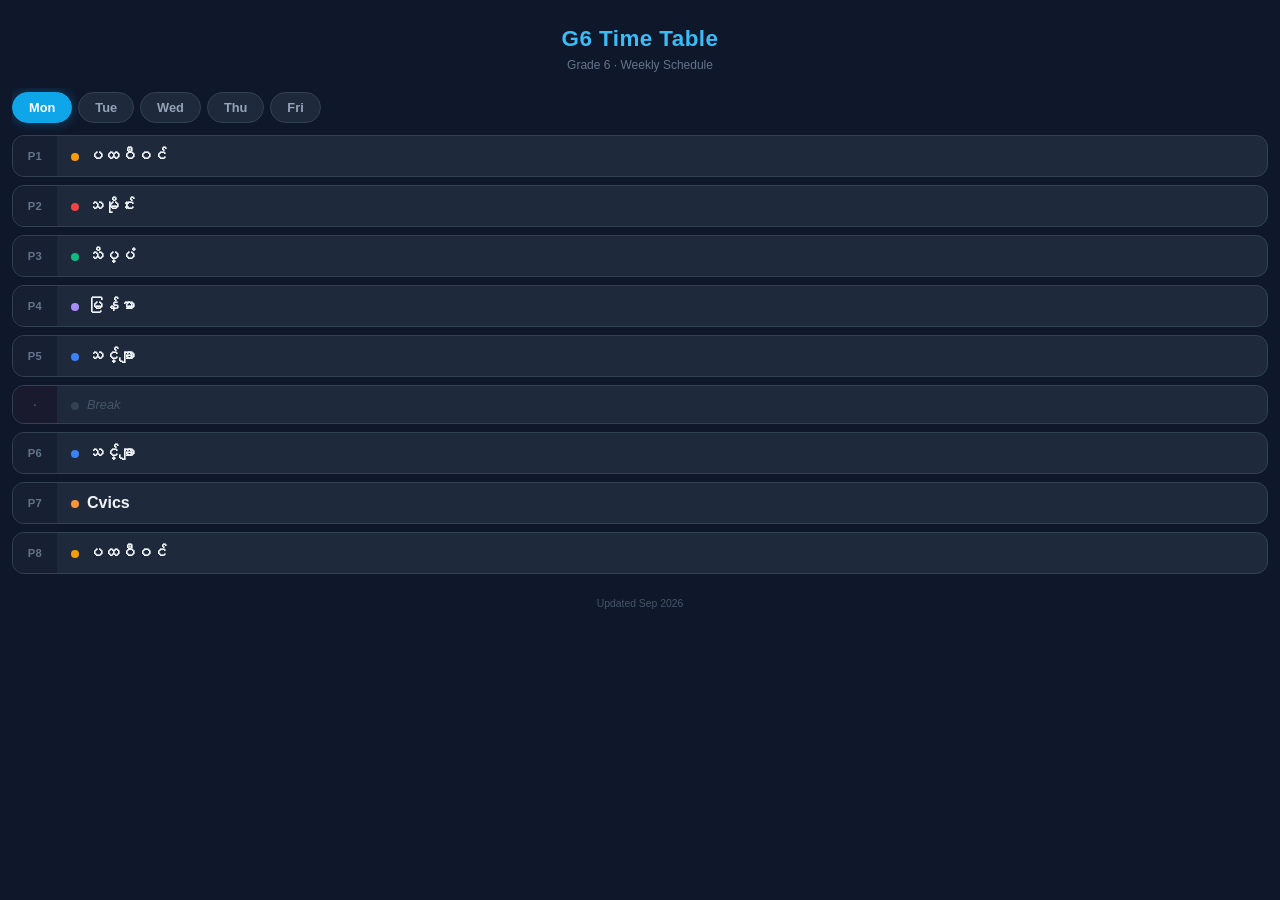
==== index.html @ eb5a4a2e "Initial commit: G6 timetable" ====
<!DOCTYPE html>
<html lang="en">
<head>
  <meta charset="UTF-8">
  <meta name="viewport" content="width=device-width, initial-scale=1.0">
  <title>G6 Time Table</title>
  <style>
    * { margin: 0; padding: 0; box-sizing: border-box; }

    body {
      font-family: -apple-system, BlinkMacSystemFont, "Segoe UI", Roboto, sans-serif;
      background: #0f172a;
      color: #e2e8f0;
      min-height: 100vh;
      padding: 12px;
    }

    h1 {
      text-align: center;
      font-size: 1.4rem;
      padding: 14px 0 6px;
      color: #38bdf8;
      letter-spacing: 0.02em;
    }

    .subtitle {
      text-align: center;
      font-size: 0.75rem;
      color: #64748b;
      margin-bottom: 16px;
    }

    /* Day selector */
    .days {
      display: flex;
      gap: 6px;
      overflow-x: auto;
      padding: 4px 0 12px;
      -webkit-overflow-scrolling: touch;
      scrollbar-width: none;
    }
    .days::-webkit-scrollbar { display: none; }

    .day-btn {
      flex: 0 0 auto;
      padding: 7px 16px;
      border: 1.5px solid #334155;
      border-radius: 20px;
      background: #1e293b;
      color: #94a3b8;
      font-size: 0.8rem;
      font-weight: 600;
      cursor: pointer;
      transition: all 0.2s;
      white-space: nowrap;
    }
    .day-btn.active {
      background: #0ea5e9;
      border-color: #0ea5e9;
      color: #fff;
      box-shadow: 0 0 12px rgba(14,165,233,0.35);
    }

    /* Timetable cards */
    .schedule { display: flex; flex-direction: column; gap: 8px; }

    .card {
      display: flex;
      align-items: stretch;
      background: #1e293b;
      border-radius: 12px;
      overflow: hidden;
      border: 1px solid #334155;
    }

    .period-num {
      width: 44px;
      min-width: 44px;
      display: flex;
      align-items: center;
      justify-content: center;
      font-size: 0.7rem;
      font-weight: 700;
      color: #64748b;
      background: #162032;
      text-transform: uppercase;
      letter-spacing: 0.04em;
    }
    .card.break-card .period-num {
      background: #1a1a2e;
      color: #475569;
    }

    .period-info {
      flex: 1;
      padding: 11px 14px;
      display: flex;
      flex-direction: column;
      justify-content: center;
    }

    .subject {
      font-size: 1rem;
      font-weight: 600;
      color: #f1f5f9;
    }

    .card.break-card .period-info {
      justify-content: center;
    }
    .card.break-card .subject {
      color: #475569;
      font-size: 0.8rem;
      font-weight: 500;
      font-style: italic;
    }

    /* Colour dots per subject */
    .dot {
      display: inline-block;
      width: 8px; height: 8px;
      border-radius: 50%;
      margin-right: 8px;
      flex-shrink: 0;
      vertical-align: middle;
    }

    /* Subject colours */
    .c-geo   { background: #f59e0b; }  /* ပထဝီဝင် */
    .c-hist  { background: #ef4444; }  /* သမိုင်း */
    .c-sci   { background: #10b981; }  /* သိပ္ပံ */
    .c-my    { background: #a78bfa; }  /* မြန်မာ */
    .c-math  { background: #3b82f6; }  /* သင်္ချာ */
    .c-eng   { background: #06b6d4; }  /* Eng / eng */
    .c-art   { background: #f472b6; }  /* arts */
    .c-civ   { background: #fb923c; }  /* Cvics */
    .c-mus   { background: #c084fc; }  /* Music */
    .c-soc   { background: #34d399; }  /* Socials */
    .c-hum   { background: #fbbf24; }  /* HUmanitration */
    .c-brk   { background: #334155; }  /* break */

    /* Hide all days except today initially */
    .day-schedule { display: none; }
    .day-schedule.active { display: flex; flex-direction: column; gap: 8px; }

    /* Footer */
    footer {
      text-align: center;
      padding: 24px 0 12px;
      font-size: 0.65rem;
      color: #475569;
    }
  </style>
</head>
<body>

<h1>G6 Time Table</h1>
<p class="subtitle">Grade 6 &middot; Weekly Schedule</p>

<div class="days" id="days"></div>
<div id="schedule"></div>

<footer>Updated Sep 2026</footer>

<script>
const timetable = {
  "Monday": [
    { period: "1", subject: "ပထဝီဝင်", cls: "c-geo" },
    { period: "2", subject: "သမိုင်း", cls: "c-hist" },
    { period: "3", subject: "သိပ္ပံ", cls: "c-sci" },
    { period: "4", subject: "မြန်မာ", cls: "c-my" },
    { period: "5", subject: "သင်္ချာ", cls: "c-math" },
    { period: "brk", subject: "Break", cls: "c-brk" },
    { period: "6", subject: "သင်္ချာ", cls: "c-math" },
    { period: "7", subject: "Cvics", cls: "c-civ" },
    { period: "8", subject: "ပထဝီဝင်", cls: "c-geo" }
  ],
  "Tuesday": [
    { period: "1", subject: "ပထဝီဝင်", cls: "c-geo" },
    { period: "2", subject: "သမိုင်း", cls: "c-hist" },
    { period: "3", subject: "သိပ္ပံ", cls: "c-sci" },
    { period: "4", subject: "သင်္ချာ", cls: "c-math" },
    { period: "5", subject: "Arts", cls: "c-art" },
    { period: "brk", subject: "Break", cls: "c-brk" },
    { period: "6", subject: "သင်္ချာ", cls: "c-math" },
    { period: "7", subject: "သိပ္ပံ", cls: "c-sci" },
    { period: "8", subject: "ပထဝီဝင်", cls: "c-geo" }
  ],
  "Wednesday": [
    { period: "1", subject: "ပထဝီဝင်", cls: "c-geo" },
    { period: "2", subject: "မြန်မာ", cls: "c-my" },
    { period: "3", subject: "သိပ္ပံ", cls: "c-sci" },
    { period: "4", subject: "သင်္ချာ", cls: "c-math" },
    { period: "5", subject: "Eng", cls: "c-eng" },
    { period: "brk", subject: "Break", cls: "c-brk" },
    { period: "6", subject: "သင်္ချာ", cls: "c-math" },
    { period: "7", subject: "Music", cls: "c-mus" },
    { period: "8", subject: "ပထဝီဝင်", cls: "c-geo" }
  ],
  "Thursday": [
    { period: "1", subject: "ပထဝီဝင်", cls: "c-geo" },
    { period: "2", subject: "မြန်မာ", cls: "c-my" },
    { period: "3", subject: "သိပ္ပံ", cls: "c-sci" },
    { period: "4", subject: "Eng", cls: "c-eng" },
    { period: "5", subject: "Eng", cls: "c-eng" },
    { period: "brk", subject: "Break", cls: "c-brk" },
    { period: "6", subject: "Socials", cls: "c-soc" },
    { period: "7", subject: "Humanitration", cls: "c-hum" },
    { period: "8", subject: "ပထဝီဝင်", cls: "c-geo" }
  ],
  "Friday": [
    { period: "1", subject: "ပထဝီဝင်", cls: "c-geo" },
    { period: "2", subject: "သိပ္ပံ", cls: "c-sci" },
    { period: "3", subject: "Eng", cls: "c-eng" },
    { period: "4", subject: "မြန်မာ", cls: "c-my" },
    { period: "5", subject: "Eng", cls: "c-eng" },
    { period: "brk", subject: "Break", cls: "c-brk" },
    { period: "6", subject: "မြန်မာ", cls: "c-my" },
    { period: "7", subject: "သမိုင်း", cls: "c-hist" },
    { period: "8", subject: "ပထဝီဝင်", cls: "c-geo" }
  ]
};

const days = Object.keys(timetable);
const daysEl = document.getElementById("days");
const scheduleEl = document.getElementById("schedule");

const dayShort = { Monday: "Mon", Tuesday: "Tue", Wednesday: "Wed", Thursday: "Thu", Friday: "Fri" };

let activeDay = days[new Date().getDay() - 1] || "Monday";

function render() {
  daysEl.innerHTML = "";
  scheduleEl.innerHTML = "";

  days.forEach(day => {
    const btn = document.createElement("button");
    btn.className = "day-btn" + (day === activeDay ? " active" : "");
    btn.textContent = dayShort[day] || day;
    btn.onclick = () => { activeDay = day; render(); };
    daysEl.appendChild(btn);
  });

  const wrapper = document.createElement("div");
  wrapper.className = "day-schedule active";

  timetable[activeDay].forEach(item => {
    const isBreak = item.period === "brk";
    const card = document.createElement("div");
    card.className = "card" + (isBreak ? " break-card" : "");
    card.innerHTML = `
      <div class="period-num">${isBreak ? "·" : "P" + item.period}</div>
      <div class="period-info">
        <span class="subject"><span class="dot ${item.cls}"></span>${item.subject}</span>
      </div>
    `;
    wrapper.appendChild(card);
  });

  scheduleEl.appendChild(wrapper);
}

render();
</script>

</body>
</html>
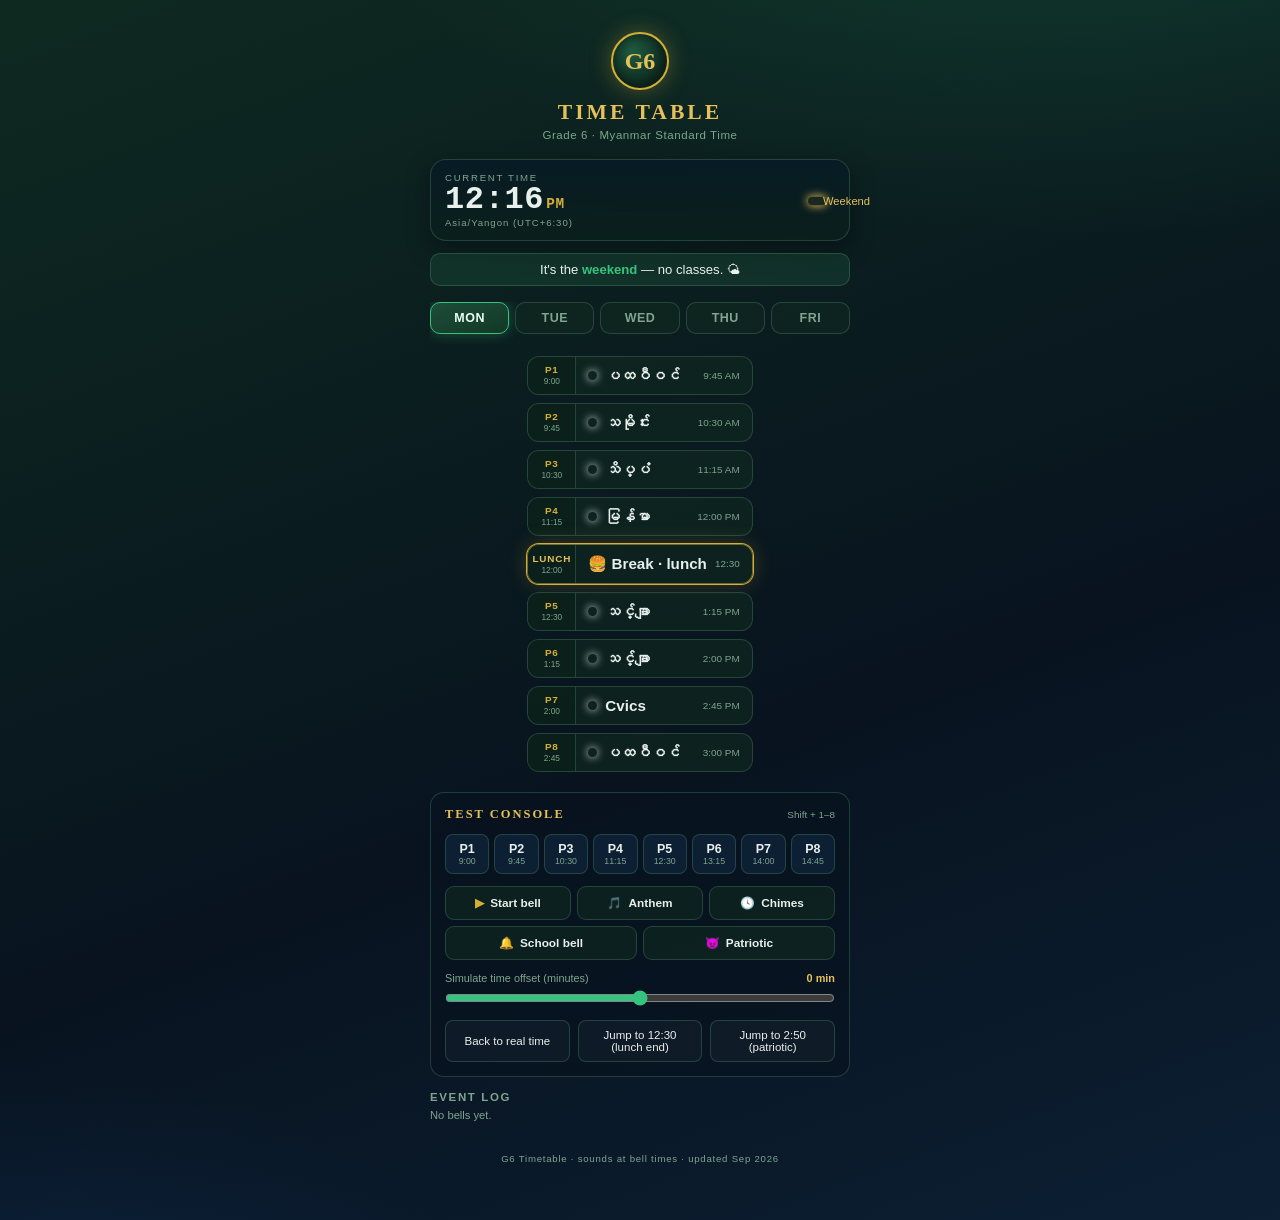
==== commit fc029ddb: "Redesign: dark green/navy theme, BST clock, auto school bell system" ====
--- a/index.html
+++ b/index.html
@@ -1,267 +1,594 @@
 <!DOCTYPE html>
 <html lang="en">
 <head>
-  <meta charset="UTF-8">
-  <meta name="viewport" content="width=device-width, initial-scale=1.0">
-  <title>G6 Time Table</title>
-  <style>
-    * { margin: 0; padding: 0; box-sizing: border-box; }
-
-    body {
-      font-family: -apple-system, BlinkMacSystemFont, "Segoe UI", Roboto, sans-serif;
-      background: #0f172a;
-      color: #e2e8f0;
-      min-height: 100vh;
-      padding: 12px;
-    }
-
-    h1 {
-      text-align: center;
-      font-size: 1.4rem;
-      padding: 14px 0 6px;
-      color: #38bdf8;
-      letter-spacing: 0.02em;
-    }
-
-    .subtitle {
-      text-align: center;
-      font-size: 0.75rem;
-      color: #64748b;
-      margin-bottom: 16px;
-    }
-
-    /* Day selector */
-    .days {
-      display: flex;
-      gap: 6px;
-      overflow-x: auto;
-      padding: 4px 0 12px;
-      -webkit-overflow-scrolling: touch;
-      scrollbar-width: none;
-    }
-    .days::-webkit-scrollbar { display: none; }
-
-    .day-btn {
-      flex: 0 0 auto;
-      padding: 7px 16px;
-      border: 1.5px solid #334155;
-      border-radius: 20px;
-      background: #1e293b;
-      color: #94a3b8;
-      font-size: 0.8rem;
-      font-weight: 600;
-      cursor: pointer;
-      transition: all 0.2s;
-      white-space: nowrap;
-    }
-    .day-btn.active {
-      background: #0ea5e9;
-      border-color: #0ea5e9;
-      color: #fff;
-      box-shadow: 0 0 12px rgba(14,165,233,0.35);
-    }
-
-    /* Timetable cards */
-    .schedule { display: flex; flex-direction: column; gap: 8px; }
-
-    .card {
-      display: flex;
-      align-items: stretch;
-      background: #1e293b;
-      border-radius: 12px;
-      overflow: hidden;
-      border: 1px solid #334155;
-    }
-
-    .period-num {
-      width: 44px;
-      min-width: 44px;
-      display: flex;
-      align-items: center;
-      justify-content: center;
-      font-size: 0.7rem;
-      font-weight: 700;
-      color: #64748b;
-      background: #162032;
-      text-transform: uppercase;
-      letter-spacing: 0.04em;
-    }
-    .card.break-card .period-num {
-      background: #1a1a2e;
-      color: #475569;
-    }
-
-    .period-info {
-      flex: 1;
-      padding: 11px 14px;
-      display: flex;
-      flex-direction: column;
-      justify-content: center;
-    }
-
-    .subject {
-      font-size: 1rem;
-      font-weight: 600;
-      color: #f1f5f9;
-    }
-
-    .card.break-card .period-info {
-      justify-content: center;
-    }
-    .card.break-card .subject {
-      color: #475569;
-      font-size: 0.8rem;
-      font-weight: 500;
-      font-style: italic;
-    }
-
-    /* Colour dots per subject */
-    .dot {
-      display: inline-block;
-      width: 8px; height: 8px;
-      border-radius: 50%;
-      margin-right: 8px;
-      flex-shrink: 0;
-      vertical-align: middle;
-    }
-
-    /* Subject colours */
-    .c-geo   { background: #f59e0b; }  /* ပထဝီဝင် */
-    .c-hist  { background: #ef4444; }  /* သမိုင်း */
-    .c-sci   { background: #10b981; }  /* သိပ္ပံ */
-    .c-my    { background: #a78bfa; }  /* မြန်မာ */
-    .c-math  { background: #3b82f6; }  /* သင်္ချာ */
-    .c-eng   { background: #06b6d4; }  /* Eng / eng */
-    .c-art   { background: #f472b6; }  /* arts */
-    .c-civ   { background: #fb923c; }  /* Cvics */
-    .c-mus   { background: #c084fc; }  /* Music */
-    .c-soc   { background: #34d399; }  /* Socials */
-    .c-hum   { background: #fbbf24; }  /* HUmanitration */
-    .c-brk   { background: #334155; }  /* break */
-
-    /* Hide all days except today initially */
-    .day-schedule { display: none; }
-    .day-schedule.active { display: flex; flex-direction: column; gap: 8px; }
-
-    /* Footer */
-    footer {
-      text-align: center;
-      padding: 24px 0 12px;
-      font-size: 0.65rem;
-      color: #475569;
-    }
-  </style>
+<meta charset="UTF-8">
+<meta name="viewport" content="width=device-width, initial-scale=1.0, viewport-fit=cover">
+<title>G6 Time Table</title>
+<style>
+  * { margin:0; padding:0; box-sizing:border-box; -webkit-tap-highlight-color:transparent; }
+
+  :root {
+    --navy: #08131f;
+    --navy-2: #0c1f33;
+    --green-dark: #0e2a20;
+    --green: #1d4d38;
+    --green-bright: #35c47f;
+    --gold: #d4af37;
+    --gold-soft: #e6c15a;
+    --text: #e8f0ec;
+    --muted: #7fa58f;
+    --card: rgba(16,40,32,0.72);
+    --card-line: rgba(80,140,110,0.35);
+    --danger: #ef6a6a;
+  }
+
+  body {
+    font-family: "Segoe UI", Roboto, "Helvetica Neue", Arial, sans-serif;
+    background:
+      radial-gradient(1200px 600px at 85% -10%, rgba(35,140,95,0.22), transparent 60%),
+      radial-gradient(900px 500px at 0% 110%, rgba(20,60,120,0.28), transparent 55%),
+      linear-gradient(160deg, var(--green-dark) 0%, var(--navy) 60%, var(--navy-2) 100%);
+    color: var(--text);
+    min-height: 100vh;
+    padding: 16px 16px 40px;
+  }
+
+  .masthead { text-align:center; position:relative; padding-top: 8px; }
+
+  .crest {
+    display:inline-flex; align-items:center; justify-content:center;
+    width: 58px; height: 58px; border-radius: 50%;
+    background: radial-gradient(circle at 35% 30%, #1f5c40, var(--green-dark) 70%);
+    border: 2px solid var(--gold);
+    box-shadow: 0 0 22px rgba(212,175,55,0.35), inset 0 0 14px rgba(0,0,0,0.5);
+    margin-bottom: 10px;
+  }
+  .crest span { font-size: 24px; font-weight:800; color: var(--gold-soft); font-family: Georgia, serif; }
+
+  h1 {
+    font-size: 1.35rem; font-weight: 800; letter-spacing: 0.14em;
+    color: var(--gold-soft); text-transform: uppercase; font-family: Georgia, serif;
+  }
+  .subtitle { font-size: 0.72rem; color: var(--muted); margin-top: 4px; letter-spacing: 0.05em; }
+
+  /* Clock */
+  .clock-panel {
+    margin: 18px auto 0; max-width: 420px;
+    background: linear-gradient(180deg, rgba(8,26,38,0.85), rgba(10,32,26,0.8));
+    border: 1px solid var(--card-line); border-radius: 16px;
+    padding: 12px 14px; display:flex; align-items:center; justify-content:space-between;
+    box-shadow: 0 8px 24px rgba(0,0,0,0.35);
+  }
+  .clock-read {
+    position: relative;
+  }
+  .clock-read .label { font-size: 0.6rem; letter-spacing:0.18em; color:var(--muted); text-transform:uppercase; }
+  .clock-read .time {
+    font-size: 2rem; font-weight: 700; line-height: 1.05; color: var(--text);
+    font-variant-numeric: tabular-nums; letter-spacing: 0.02em;
+    font-family: "SF Mono", "Cascadia Mono", Consolas, monospace;
+  }
+  .clock-read .time .ampm { font-size: 0.9rem; color: var(--gold); margin-left: 2px; }
+  .clock-read .zone { font-size: 0.6rem; color: var(--muted); letter-spacing:0.1em; }
+
+  .clock-status { text-align:right; }
+  .clock-status .dot {
+    display:inline-flex; align-items:center; gap:6px; font-size:0.7rem; color:var(--gold-soft);
+    border:1px solid rgba(212,175,55,0.4); padding:4px 9px; border-radius: 20px; background: rgba(212,175,55,0.08);
+  }
+  .status-pip {
+    width:8px;height:8px;border-radius:50%;background:var(--gold-soft);
+    box-shadow:0 0 8px var(--gold); animation: pulse 1.6s infinite;
+  }
+  .clock-status .sim { margin-top:6px; font-size:0.62rem; color:var(--danger); display:none; font-weight:600; letter-spacing:0.06em; }
+  @keyframes pulse { 0%,100%{opacity:1} 50%{opacity:.25} }
+
+  /* Now banner */
+  .now-banner {
+    margin: 12px auto 0; max-width: 420px; text-align:center;
+    background: rgba(30,86,60,0.35); border:1px solid var(--card-line);
+    padding:8px 12px; border-radius: 10px; font-size:0.82rem; color:var(--text);
+  }
+  .now-banner b { color: var(--green-bright); }
+  .now-banner .gold { color: var(--gold-soft); }
+
+  /* Day tabs */
+  .days {
+    display:flex; gap:6px; overflow-x:auto; max-width: 420px; margin: 16px auto 0;
+    padding-bottom: 10px; -webkit-overflow-scrolling: touch; scrollbar-width:none;
+  }
+  .days::-webkit-scrollbar { display:none; }
+  .day-btn {
+    flex: 1 1 0; min-width: 60px; padding: 8px 8px; border-radius: 10px;
+    border: 1.5px solid var(--card-line); background: var(--card); color: var(--muted);
+    font-size: 0.78rem; font-weight: 700; cursor: pointer; transition: all .18s; text-transform: uppercase;
+    letter-spacing: 0.04em;
+  }
+  .day-btn.active {
+    background: linear-gradient(160deg, var(--green), #123826);
+    border-color: var(--green-bright); color: #eafff5;
+    box-shadow: 0 0 14px rgba(53,196,127,0.35);
+  }
+  .day-btn.weekend { opacity:0.45; }
+
+  /* Schedule */
+  .schedule { max-width: 420px; margin: 6px auto 0; display:flex; flex-direction:column; gap:8px; }
+
+  .card {
+    display:flex; align-items:stretch; border-radius: 12px; overflow:hidden;
+    background: var(--card); border: 1px solid var(--card-line);
+    transition: border-color .2s, box-shadow .2s, transform .2s;
+  }
+  .card.current {
+    border-color: var(--gold);
+    box-shadow: 0 0 0 1px var(--gold), 0 0 20px rgba(212,175,55,0.25);
+  }
+  .card.break-card { background: rgba(8,19,31,0.6); border-style: dashed; }
+  .card.lunch { border-color: rgba(212,175,55,0.5); }
+
+  .period-num {
+    width: 48px; min-width: 48px; display:flex; flex-direction:column; align-items:center; justify-content:center;
+    gap:1px; background: rgba(10,30,24,0.6); border-right: 1px solid var(--card-line);
+  }
+  .period-num .p { font-size: 0.62rem; font-weight: 800; color: var(--gold); letter-spacing:0.08em; }
+  .period-num .t { font-size: 0.52rem; color: var(--muted); font-variant-numeric: tabular-nums; }
+  .card.lunch .period-num .p { color: var(--gold-soft); }
+
+  .period-info { flex:1; padding: 10px 12px; display:flex; justify-content:space-between; align-items:center; gap:8px; }
+  .subject { font-size: 0.95rem; font-weight: 600; color: var(--text); display:flex; align-items:center; }
+  .dot { width:9px; height:9px; border-radius:50%; margin-right:8px; flex-shrink:0; box-shadow: 0 0 8px currentColor; }
+  .end-time { font-size: 0.62rem; color: var(--muted); white-space: nowrap; font-variant-numeric: tabular-nums; }
+
+  .card.break-card .subject { font-style: italic; color: var(--muted); font-weight:500; font-size: 0.8rem; }
+  .card.break-card .end-time { color: var(--gold); }
+
+  /* Subject colours */
+  .c-geo   { color:#f59e0b; } .c-hist { color:#ef6a6a; } .c-sci  { color:#35c47f; }
+  .c-my    { color:#a78bfa; } .c-math { color:#4aa0ff; } .c-eng  { color:#2ec7d8; }
+  .c-art   { color:#f472b6; } .c-civ  { color:#fb923c; } .c-mus  { color:#c084fc; }
+  .c-soc   { color:#34d399; } .c-hum  { color:#fbbf24; } .c-brk  { color:#7fa58f; }
+
+  /* Test panel */
+  .test-panel {
+    max-width: 420px; margin: 20px auto 0;
+    background: rgba(8,19,31,0.7); border: 1px solid var(--card-line); border-radius: 14px; padding: 14px;
+  }
+  .test-panel .head {
+    display:flex; align-items:center; justify-content:space-between; margin-bottom: 12px;
+  }
+  .test-panel .head h2 { font-size: 0.78rem; letter-spacing: 0.16em; color: var(--gold-soft); text-transform: uppercase; font-family: Georgia, serif; }
+  .test-panel .head .hint { font-size: 0.62rem; color: var(--muted); }
+
+  .kbd-row { display:flex; gap:5px; flex-wrap:wrap; margin-bottom: 12px; }
+  .kbd {
+    flex:1; min-width: 42px; text-align:center; padding: 7px 4px; border-radius: 8px;
+    background: var(--navy-2); border:1px solid var(--card-line); color: var(--text);
+    font-size: 0.78rem; font-weight: 700; cursor: pointer; transition: all .15s;
+  }
+  .kbd small { display:block; font-size: 0.55rem; color: var(--muted); font-weight: 500; }
+  .kbd:active { background: var(--green); border-color: var(--green-bright); }
+
+  .sound-btns { display:flex; gap:6px; flex-wrap:wrap; }
+  .sbtn {
+    flex:1; min-width:110px; padding: 9px 8px; border-radius: 9px; border:1px solid var(--card-line);
+    background: var(--card); color: var(--text); font-size: 0.74rem; font-weight:600; cursor:pointer; transition: all .15s;
+    display:flex; align-items:center; justify-content:center; gap:6px;
+  }
+  .sbtn .ic { color: var(--gold); }
+  .sbtn:active { background: var(--green); border-color: var(--green-bright); transform: scale(0.97); }
+
+  .timer-row { margin-top: 12px; }
+  .timer-row .lbl { display:flex; justify-content:space-between; font-size: 0.68rem; color: var(--muted); margin-bottom:6px; }
+  .timer-row .lbl b { color: var(--gold-soft); font-variant-numeric: tabular-nums; }
+  .range { width: 100%; accent-color: var(--green-bright); }
+  .timer-reset { margin-top: 10px; display:flex; gap:8px; }
+  .mini {
+    flex:1; padding: 8px; border-radius: 8px; border:1px solid var(--card-line); background: rgba(255,255,255,0.03);
+    color: var(--text); font-size: 0.72rem; cursor:pointer;
+  }
+
+  /* Event log */
+  .event-log { max-width: 420px; margin: 14px auto 0; }
+  .event-log h2 { font-size: 0.72rem; color: var(--muted); letter-spacing: 0.14em; text-transform: uppercase; margin-bottom: 6px; }
+  .event-log .log { font-size: 0.7rem; color: var(--muted); min-height: 18px; }
+
+  /* Sound unlock */
+  #unlock {
+    position: fixed; left:50%; bottom:16px; transform: translateX(-50%);
+    background: linear-gradient(160deg, var(--gold), #b8912a); color: #142014;
+    border: none; border-radius: 30px; padding: 12px 22px; font-size: 0.85rem; font-weight: 800;
+    box-shadow: 0 6px 24px rgba(0,0,0,0.45); cursor: pointer; z-index: 50; display:none;
+  }
+
+  footer { text-align:center; padding: 26px 0 8px; font-size: 0.6rem; color: var(--muted); letter-spacing: 0.08em; }
+
+  @media (min-width: 560px) {
+    body { padding: 24px 24px 48px; }
+  }
+</style>
 </head>
 <body>
 
-<h1>G6 Time Table</h1>
-<p class="subtitle">Grade 6 &middot; Weekly Schedule</p>
+<div class="masthead">
+  <div class="crest"><span>G6</span></div>
+  <h1>Time Table</h1>
+  <p class="subtitle">Grade 6 &middot; Myanmar Standard Time</p>
+</div>
+
+<div class="clock-panel">
+  <div class="clock-read">
+    <div class="label">Current Time</div>
+    <div class="time"><span id="tH">--</span>:<span id="tM">--</span><span class="ampm" id="tA"></span></div>
+    <div class="zone">Asia/Yangon (UTC+6:30)</div>
+  </div>
+  <div class="clock-status">
+    <div class="dot"><span class="status-pip"></span><span id="tDay">--</span></div>
+    <div class="sim" id="simBadge">SIMULATED TIME</div>
+  </div>
+</div>
+
+<div class="now-banner" id="nowBanner">Loading&hellip;</div>
 
 <div class="days" id="days"></div>
-<div id="schedule"></div>
-
-<footer>Updated Sep 2026</footer>
+
+<div class="schedule" id="schedule"></div>
+
+<div class="test-panel">
+  <div class="head">
+    <h2>Test Console</h2>
+    <span class="hint">Shift + 1&ndash;8</span>
+  </div>
+  <div class="kbd-row" id="kbdRow"></div>
+  <div class="sound-btns">
+    <button class="sbtn" data-sound="start"><span class="ic">&#9654;</span> Start bell</button>
+    <button class="sbtn" data-sound="anthem"><span class="ic">&#127925;</span> Anthem</button>
+    <button class="sbtn" data-sound="chimes"><span class="ic">&#128339;</span> Chimes</button>
+    <button class="sbtn" data-sound="bell"><span class="ic">&#128276;</span> School bell</button>
+    <button class="sbtn" data-sound="patriotic"><span class="ic">&#128127;</span> Patriotic</button>
+  </div>
+  <div class="timer-row">
+    <div class="lbl"><span>Simulate time offset (minutes)</span><b id="offsetLbl">+0</b></div>
+    <input type="range" class="range" id="offsetRange" min="-180" max="180" step="5" value="0">
+  </div>
+  <div class="timer-reset">
+    <button class="mini" id="btnReal">Back to real time</button>
+    <button class="mini" id="btnNoon">Jump to 12:30 (lunch end)</button>
+    <button class="mini" id="btnEnd">Jump to 2:50 (patriotic)</button>
+  </div>
+</div>
+
+<div class="event-log">
+  <h2>Event Log</h2>
+  <div class="log" id="eventLog">No bells yet.</div>
+</div>
+
+<footer>G6 Timetable &middot; sounds at bell times &middot; updated Sep 2026</footer>
+
+<button id="unlock">&#128276; Enable sound</button>
 
 <script>
+"use strict";
+
+/* ---------------- Audio ---------------- */
+const SOUNDS = {
+  anthem:     "audio/anthem.mp3",
+  patriotic:  "audio/patriotic.mp3",
+  chimes:     "audio/westminster.mp3",
+  bell:       "audio/bell.mp3"
+};
+const audio = {};
+for (const k in SOUNDS) {
+  audio[k] = new Audio(SOUNDS[k]);
+  audio[k].preload = "auto";
+}
+let soundUnlocked = false;
+let currentSong = null;
+
+function unlock() {
+  soundUnlocked = true;
+  document.getElementById("unlock").style.display = "none";
+  for (const k in audio) {
+    const p = audio[k].play();
+    if (p !== undefined) p.then(() => audio[k].pause()).catch(() => {});
+  }
+}
+document.getElementById("unlock").onclick = unlock;
+document.addEventListener("pointerdown", () => { if (!soundUnlocked) unlock(); }, { once: false });
+
+function stopAll() {
+  for (const k in audio) { audio[k].pause(); if (audio[k].currentTime) audio[k].currentTime = 0; }
+  currentSong = null;
+}
+function play(name, { onEnd = () => {} } = {}) {
+  if (!soundUnlocked) { log("🔇 Sound blocked - tap 'Enable sound'"); return; }
+  stopAll();
+  const a = audio[name];
+  a.currentTime = 0;
+  const done = () => { currentSong = null; onEnd(); };
+  a.onended = done;
+  a.play().catch(() => { log("Playback blocked - tap enable sound"); });
+  currentSong = a;
+}
+
+/* ---------------- Structured sounds ----------------
+ * Fire sequences that mirror the real school day.
+ */
+function seq(list, i = 0) {
+  if (i >= list.length) return;
+  const [name, label] = list[i];
+  log("▶ " + label);
+  play(name, { onEnd: () => seq(list, i + 1) });
+}
+
+function playStartOfDay()  { log("🎵 Start of day");       seq([["bell", "school bell"], ["anthem", "national anthem"]]); }
+function playPeriodChime() { log("🔔 Period ended");       seq([["chimes", "westminster chimes"]]); }
+function playLunchEnd()    { log("🍚 Lunch over");          seq([["chimes", "westminster chimes"], ["bell", "school bell"]]); }
+function playEndOfDay()    { log("🏁 End of school");       seq([["bell", "school bell"]]); }
+function playPatriotic()   { log("🇲🇲 Patriotic song");      seq([["patriotic", "ဇာတိမာန် patriotic song"], ["bell", "school bell"]]); }
+
+/* ---------------- Schedule ----------------
+ * 8 periods, 45 min each. Lunch 12:00-12:30.
+ */
+const PERIODS = [
+  { n:1, start:{h:9, m:0},  end:{h:9, m:45} },
+  { n:2, start:{h:9, m:45}, end:{h:10, m:30} },
+  { n:3, start:{h:10, m:30},end:{h:11, m:15} },
+  { n:4, start:{h:11, m:15},end:{h:12, m:0} },
+  { n:5, start:{h:12, m:30},end:{h:13, m:15} },
+  { n:6, start:{h:13, m:15},end:{h:14, m:0} },
+  { n:7, start:{h:14, m:0}, end:{h:14, m:45} },
+  { n:8, start:{h:14, m:45},end:{h:15, m:0} }
+];
+const LUNCH = { start:{h:12, m:0}, end:{h:12, m:30} };
+
+const T = t => (t.h * 60 + t.m);
+const START_DAY = 8 * 60 + 55;   // 8:55  bell + anthem
+const PATRIOTIC = 14 * 60 + 50;  // 2:50  patriotic + bell
+const END_DAY   = 15 * 60;       // 3:00  end bell
+
+const m2str = m => {
+  const h = Math.floor(m / 60), mm = m % 60;
+  const amp = h >= 12 ? "PM" : "AM";
+  const h12 = h % 12 === 0 ? 12 : h % 12;
+  return { h: h12, m: (mm < 10 ? "0" : "") + mm, amp };
+};
+
+/* ---------------- Timetable data ---------------- */
 const timetable = {
-  "Monday": [
-    { period: "1", subject: "ပထဝီဝင်", cls: "c-geo" },
-    { period: "2", subject: "သမိုင်း", cls: "c-hist" },
-    { period: "3", subject: "သိပ္ပံ", cls: "c-sci" },
-    { period: "4", subject: "မြန်မာ", cls: "c-my" },
-    { period: "5", subject: "သင်္ချာ", cls: "c-math" },
-    { period: "brk", subject: "Break", cls: "c-brk" },
-    { period: "6", subject: "သင်္ချာ", cls: "c-math" },
-    { period: "7", subject: "Cvics", cls: "c-civ" },
-    { period: "8", subject: "ပထဝီဝင်", cls: "c-geo" }
-  ],
-  "Tuesday": [
-    { period: "1", subject: "ပထဝီဝင်", cls: "c-geo" },
-    { period: "2", subject: "သမိုင်း", cls: "c-hist" },
-    { period: "3", subject: "သိပ္ပံ", cls: "c-sci" },
-    { period: "4", subject: "သင်္ချာ", cls: "c-math" },
-    { period: "5", subject: "Arts", cls: "c-art" },
-    { period: "brk", subject: "Break", cls: "c-brk" },
-    { period: "6", subject: "သင်္ချာ", cls: "c-math" },
-    { period: "7", subject: "သိပ္ပံ", cls: "c-sci" },
-    { period: "8", subject: "ပထဝီဝင်", cls: "c-geo" }
-  ],
-  "Wednesday": [
-    { period: "1", subject: "ပထဝီဝင်", cls: "c-geo" },
-    { period: "2", subject: "မြန်မာ", cls: "c-my" },
-    { period: "3", subject: "သိပ္ပံ", cls: "c-sci" },
-    { period: "4", subject: "သင်္ချာ", cls: "c-math" },
-    { period: "5", subject: "Eng", cls: "c-eng" },
-    { period: "brk", subject: "Break", cls: "c-brk" },
-    { period: "6", subject: "သင်္ချာ", cls: "c-math" },
-    { period: "7", subject: "Music", cls: "c-mus" },
-    { period: "8", subject: "ပထဝီဝင်", cls: "c-geo" }
-  ],
-  "Thursday": [
-    { period: "1", subject: "ပထဝီဝင်", cls: "c-geo" },
-    { period: "2", subject: "မြန်မာ", cls: "c-my" },
-    { period: "3", subject: "သိပ္ပံ", cls: "c-sci" },
-    { period: "4", subject: "Eng", cls: "c-eng" },
-    { period: "5", subject: "Eng", cls: "c-eng" },
-    { period: "brk", subject: "Break", cls: "c-brk" },
-    { period: "6", subject: "Socials", cls: "c-soc" },
-    { period: "7", subject: "Humanitration", cls: "c-hum" },
-    { period: "8", subject: "ပထဝီဝင်", cls: "c-geo" }
-  ],
-  "Friday": [
-    { period: "1", subject: "ပထဝီဝင်", cls: "c-geo" },
-    { period: "2", subject: "သိပ္ပံ", cls: "c-sci" },
-    { period: "3", subject: "Eng", cls: "c-eng" },
-    { period: "4", subject: "မြန်မာ", cls: "c-my" },
-    { period: "5", subject: "Eng", cls: "c-eng" },
-    { period: "brk", subject: "Break", cls: "c-brk" },
-    { period: "6", subject: "မြန်မာ", cls: "c-my" },
-    { period: "7", subject: "သမိုင်း", cls: "c-hist" },
-    { period: "8", subject: "ပထဝီဝင်", cls: "c-geo" }
-  ]
+  "Monday":    [["ပထဝီဝင်","c-geo"],["သမိုင်း","c-hist"],["သိပ္ပံ","c-sci"],["မြန်မာ","c-my"],["သင်္ချာ","c-math"],["သင်္ချာ","c-math"],["Cvics","c-civ"],["ပထဝီဝင်","c-geo"]],
+  "Tuesday":   [["ပထဝီဝင်","c-geo"],["သမိုင်း","c-hist"],["သိပ္ပံ","c-sci"],["သင်္ချာ","c-math"],["Arts","c-art"],["သင်္ချာ","c-math"],["သိပ္ပံ","c-sci"],["ပထဝီဝင်","c-geo"]],
+  "Wednesday": [["ပထဝီဝင်","c-geo"],["မြန်မာ","c-my"],["သိပ္ပံ","c-sci"],["သင်္ချာ","c-math"],["Eng","c-eng"],["သင်္ချာ","c-math"],["Music","c-mus"],["ပထဝီဝင်","c-geo"]],
+  "Thursday":  [["ပထဝီဝင်","c-geo"],["မြန်မာ","c-my"],["သိပ္ပံ","c-sci"],["Eng","c-eng"],["Eng","c-eng"],["Socials","c-soc"],["Humanitration","c-hum"],["ပထဝီဝင်","c-geo"]],
+  "Friday":    [["ပထဝီဝင်","c-geo"],["သိပ္ပံ","c-sci"],["Eng","c-eng"],["မြန်မာ","c-my"],["Eng","c-eng"],["မြန်မာ","c-my"],["သမိုင်း","c-hist"],["ပထဝီဝင်","c-geo"]]
 };
-
-const days = Object.keys(timetable);
-const daysEl = document.getElementById("days");
-const scheduleEl = document.getElementById("schedule");
-
-const dayShort = { Monday: "Mon", Tuesday: "Tue", Wednesday: "Wed", Thursday: "Thu", Friday: "Fri" };
-
-let activeDay = days[new Date().getDay() - 1] || "Monday";
+const DAYS = Object.keys(timetable);
+const dayShort = { Monday:"Mon", Tuesday:"Tue", Wednesday:"Wed", Thursday:"Thu", Friday:"Fri" };
+
+/* ---------------- Clock (Myanmar Standard Time UTC+6:30) ---------------- */
+let simOffset = 0; // minutes added to real BST for testing
+
+function realNowMinute() {
+  const fmt = new Intl.DateTimeFormat("en-GB", {
+    timeZone: "Asia/Yangon", hour: "2-digit", minute: "2-digit",
+    hour12: false
+  });
+  const [hh, mm] = fmt.format(new Date()).split(":");
+  return (+hh % 24) * 60 + +mm;
+}
+function todayIndex() {
+  // 0=Mon..4=Fri, -1 weekend. Uses Asia/Yangon weekday.
+  const wd = new Intl.DateTimeFormat("en-GB", { timeZone: "Asia/Yangon", weekday: "short" }).format(new Date());
+  const map = { Mon:0, Tue:1, Wed:2, Thu:3, Fri:4 };
+  return map[wd] !== undefined ? map[wd] : -1;
+}
+const nowMinute = () => (realNowMinute() + simOffset + 1440) % 1440;
+
+/* ---------------- Event engine ---------------- */
+let fired = {};
+function fireWhenDue() {
+  const m = nowMinute();
+  const dayIsSchool = todayIndex() >= 0;
+
+  const ev = [
+    { at: START_DAY, fn: playStartOfDay,  key: "start" },
+    { at: PATRIOTIC, fn: playPatriotic,   key: "patriotic" },
+    { at: END_DAY,   fn: playEndOfDay,    key: "end" }
+  ];
+  for (const p of PERIODS) {
+    ev.push({ at: T(p.end), fn: playPeriodChime, key: "endP" + p.n });
+  }
+  ev.push({ at: T(LUNCH.end), fn: playLunchEnd, key: "lunchEnd" });
+
+  if (!dayIsSchool) return;
+  for (const e of ev) {
+    if (m >= e.at && !fired[e.key]) { fired[e.key] = true; e.fn(); }
+  }
+}
+function resetFired() { fired = {}; }
+
+/* ---------------- Keystrokes: Shift+1..8 jump to a period ---------------- */
+document.addEventListener("keydown", e => {
+  if (e.shiftKey && e.key >= "1" && e.key <= "8") {
+    const idx = +e.key - 1;
+    jumpToPeriod(idx);
+  }
+});
+
+function jumpToPeriod(idx) {
+  const p = PERIODS[idx];
+  if (!p) return;
+  // Move simulated clock to the START of that period.
+  simOffset = T(p.start) - realNowMinute();
+  normalizeOffset();
+  resetFired();
+  document.getElementById("offsetRange").value = Math.max(-180, Math.min(180, simOffset));
+  refresh();
+
+  // Trigger the transition sound for /near/ this period.
+  const fire = [
+    playStartOfDay,            // Period 1 start:  bell + anthem
+    playPeriodChime,           // 9:45
+    playPeriodChime,           // 10:30
+    playPeriodChime,           // 11:15
+    playLunchEnd,              // 12:30 lunch end: chimes + bell
+    playPeriodChime,           // 13:15
+    playPeriodChime,           // 14:00
+    playPeriodChime            // 14:45
+  ];
+  fire[idx]();
+}
+
+/* ---------------- Render ---------------- */
+const DAY_EL = document.getElementById("days");
+const SCHED_EL = document.getElementById("schedule");
+
+function periodStatus(m) {
+  let state = "before", idx = -1;
+  if (m < START_DAY) return { state: "before-school", idx: -1 };
+  if (m >= END_DAY) return { state: "after-school", idx: -1 };
+
+  for (let i = 0; i < PERIODS.length; i++) {
+    if (m >= T(PERIODS[i].start) && m < T(PERIODS[i].end)) return { state: "in", idx: i };
+  }
+  if (m >= T(LUNCH.start) && m < T(LUNCH.end)) return { state: "lunch", idx: -1 };
+  // gaps between periods
+  if (m >= START_DAY && m < T(PERIODS[0].start)) return { state: "before-school", idx: -1 };
+  return { state: "gap", idx: -1 };
+}
 
 function render() {
-  daysEl.innerHTML = "";
-  scheduleEl.innerHTML = "";
-
-  days.forEach(day => {
-    const btn = document.createElement("button");
-    btn.className = "day-btn" + (day === activeDay ? " active" : "");
-    btn.textContent = dayShort[day] || day;
-    btn.onclick = () => { activeDay = day; render(); };
-    daysEl.appendChild(btn);
+  DAY_EL.innerHTML = "";
+  SCHED_EL.innerHTML = "";
+
+  const dayIdx = todayIndex();
+  const activeDayName = sessionStorage.getItem("activeDay") || (dayIdx >= 0 ? DAYS[dayIdx] : "Monday");
+
+  DAYS.forEach((day, i) => {
+    const b = document.createElement("button");
+    b.className = "day-btn" + (day === activeDayName ? " active" : "") + (i > 4 ? " weekend" : "");
+    b.textContent = dayShort[day] || day;
+    b.onclick = () => { sessionStorage.setItem("activeDay", day); render(); };
+    DAY_EL.appendChild(b);
   });
 
+  const m = nowMinute();
+  const st = periodStatus(m);
+
   const wrapper = document.createElement("div");
-  wrapper.className = "day-schedule active";
-
-  timetable[activeDay].forEach(item => {
-    const isBreak = item.period === "brk";
+  wrapper.className = "schedule";
+
+  // Insert period-4 -> lunch -> period-5 marker
+  timetable[activeDayName].forEach((s, i) => {
+    const p = PERIODS[i];
+    if (i === 4) {
+      const lun = document.createElement("div");
+      lun.className = "card lunch";
+      lun.innerHTML = `
+        <div class="period-num"><span class="p">LUNCH</span><span class="t">12:00</span></div>
+        <div class="period-info"><span class="subject">&#127828; Break &middot; lunch</span><span class="end-time">12:30</span></div>`;
+      if (st.state === "lunch") lun.classList.add("current");
+      wrapper.appendChild(lun);
+    }
+
     const card = document.createElement("div");
-    card.className = "card" + (isBreak ? " break-card" : "");
+    card.className = "card" + (st.state === "in" && st.idx === i ? " current" : "");
+    const stT = m2str(T(p.start));
+    const enT = m2str(T(p.end));
     card.innerHTML = `
-      <div class="period-num">${isBreak ? "·" : "P" + item.period}</div>
+      <div class="period-num"><span class="p">P${p.n}</span><span class="t">${stT.h}:${stT.m}</span></div>
       <div class="period-info">
-        <span class="subject"><span class="dot ${item.cls}"></span>${item.subject}</span>
-      </div>
-    `;
+        <span class="subject"><span class="dot ${s[1]}" style="color:inherit"></span>${s[0]}</span>
+        <span class="end-time">${enT.h}:${enT.m} ${enT.amp}</span>
+      </div>`;
     wrapper.appendChild(card);
   });
 
-  scheduleEl.appendChild(wrapper);
-}
-
-render();
+  SCHED_EL.appendChild(wrapper);
+
+  /* Now banner */
+  const banner = document.getElementById("nowBanner");
+  const label = m2str(m);
+  if (dayIdx < 0) {
+    banner.innerHTML = "It's the <b>weekend</b> &mdash; no classes. &#127780;";
+  } else {
+    let txt;
+    if (st.state === "before-school") {
+      txt = `School starts in <span class="gold">${Math.max(0, START_DAY - m)} min</span> &middot; next bell <b class="gold">8:55</b>`;
+    } else if (st.state === "in") {
+      const p = PERIODS[st.idx];
+      const left = T(p.end) - m;
+      txt = `<b>Period ${p.n}</b> in session &middot; ends in <span class="gold">${left} min</span>`;
+    } else if (st.state === "lunch") {
+      const left = T(LUNCH.end) - m;
+      txt = `&#127828; <b>Lunch break</b> &middot; back to class in <span class="gold">${left} min</span>`;
+    } else if (st.state === "after-school") {
+      txt = "School's out for the day! &#127881;";
+    } else {
+      txt = "Between periods &middot; chill &#9749;";
+    }
+    banner.innerHTML = txt + ` &nbsp;<span class="gold">(${label.h}:${label.m} ${label.amp})</span>`;
+  }
+}
+
+function refreshClock() {
+  const m = nowMinute();
+  const lab = m2str(m);
+  document.getElementById("tH").textContent = lab.h;
+  document.getElementById("tM").textContent = lab.m;
+  document.getElementById("tA").textContent = lab.amp;
+
+  const i = todayIndex();
+  document.getElementById("tDay").textContent = i >= 0 ? DAYS[i] : "Weekend";
+  document.getElementById("simBadge").style.display = simOffset ? "block" : "none";
+  document.getElementById("offsetLbl").textContent = (simOffset > 0 ? "+" : "") + simOffset + " min";
+}
+
+function normalizeOffset() {
+  while (simOffset > 180) simOffset -= 1440;
+  while (simOffset < -180) simOffset += 1440;
+}
+
+function refresh() { render(); refreshClock(); fireWhenDue(); }
+
+/* ---------------- Controls ---------------- */
+// Keyboard period keys row
+const KBD = document.getElementById("kbdRow");
+for (let n = 1; n <= 8; n++) {
+  const k = document.createElement("button");
+  k.className = "kbd";
+  k.innerHTML = `P${n}<small>${PERIODS[n-1].start.h}:${String(PERIODS[n-1].start.m).padStart(2,"0")}</small>`;
+  k.onclick = () => jumpToPeriod(n - 1);
+  KBD.appendChild(k);
+}
+
+document.querySelectorAll(".sbtn").forEach(b => {
+  b.onclick = () => {
+    const s = b.dataset.sound;
+    if (s === "start") playStartOfDay();
+    else if (s === "anthem") seq([["anthem", "national anthem"]]);
+    else if (s === "chimes") playPeriodChime();
+    else if (s === "bell") playEndOfDay();
+    else if (s === "patriotic") playPatriotic();
+  };
+});
+
+const RANGE = document.getElementById("offsetRange");
+RANGE.oninput = () => { simOffset = +RANGE.value; resetFired(); refresh(); };
+
+document.getElementById("btnReal").onclick = () => { RANGE.value = 0; simOffset = 0; resetFired(); refresh(); };
+document.getElementById("btnNoon").onclick = () => { simOffset = T(LUNCH.end) - realNowMinute(); normalizeOffset(); RANGE.value = Math.max(-180,Math.min(180,simOffset)); resetFired(); refresh(); };
+document.getElementById("btnEnd").onclick = () => { simOffset = PATRIOTIC - realNowMinute(); normalizeOffset(); RANGE.value = Math.max(-180,Math.min(180,simOffset)); resetFired(); refresh(); playPatriotic(); };
+
+/* ---------------- Event log ---------------- */
+function log(msg) {
+  const el = document.getElementById("eventLog");
+  const stamp = new Intl.DateTimeFormat("en-GB", { timeZone: "Asia/Yangon", hour: "2-digit", minute: "2-digit", second: "2-digit", hour12: false }).format(new Date());
+  el.textContent = `[${stamp}] ${msg}`;
+}
+
+/* ---------------- Loop ---------------- */
+refresh();
+setInterval(refresh, 1000);
 </script>
-
 </body>
-</html>
+</html>
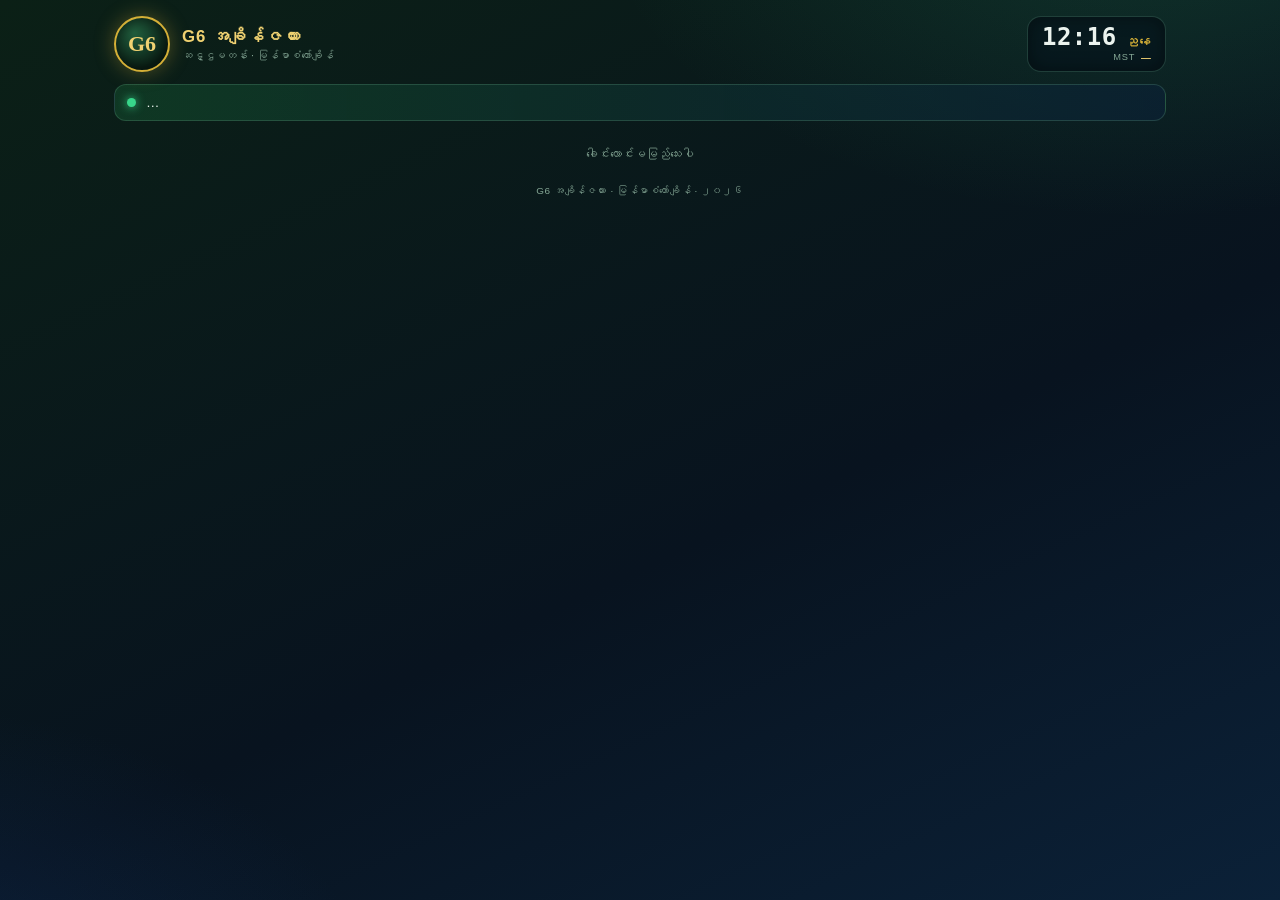
==== commit 0a795301: "Full Burmese UI: 5-morning-period schedule, revised bell sequences, hidden test console (Shift+Alt+1" ====
--- a/index.html
+++ b/index.html
@@ -1,592 +1,635 @@
 <!DOCTYPE html>
-<html lang="en">
+<html lang="my">
 <head>
 <meta charset="UTF-8">
 <meta name="viewport" content="width=device-width, initial-scale=1.0, viewport-fit=cover">
-<title>G6 Time Table</title>
+<title>G6 အချိန်ဇယား</title>
 <style>
   * { margin:0; padding:0; box-sizing:border-box; -webkit-tap-highlight-color:transparent; }
 
   :root {
     --navy: #08131f;
-    --navy-2: #0c1f33;
-    --green-dark: #0e2a20;
-    --green: #1d4d38;
-    --green-bright: #35c47f;
+    --navy2: #0b2138;
+    --green-dk: #0b2016;
+    --green: #155230;
+    --green-br: #38d68a;
+    --green-sm: #2aa06a;
     --gold: #d4af37;
-    --gold-soft: #e6c15a;
-    --text: #e8f0ec;
-    --muted: #7fa58f;
-    --card: rgba(16,40,32,0.72);
-    --card-line: rgba(80,140,110,0.35);
-    --danger: #ef6a6a;
-  }
+    --gold-s: #f0d272;
+    --text: #ebf3ee;
+    --muted: #86a896;
+    --line: rgba(96,160,130,0.28);
+    --card: rgba(13,34,27,0.72);
+  }
+
+  html, body { min-height:100%; }
 
   body {
-    font-family: "Segoe UI", Roboto, "Helvetica Neue", Arial, sans-serif;
+    font-family: "Noto Sans Myanmar", "Padauk", "Myanmar Text", "Segoe UI", sans-serif;
+    color: var(--text);
     background:
-      radial-gradient(1200px 600px at 85% -10%, rgba(35,140,95,0.22), transparent 60%),
-      radial-gradient(900px 500px at 0% 110%, rgba(20,60,120,0.28), transparent 55%),
-      linear-gradient(160deg, var(--green-dark) 0%, var(--navy) 60%, var(--navy-2) 100%);
-    color: var(--text);
-    min-height: 100vh;
-    padding: 16px 16px 40px;
-  }
-
-  .masthead { text-align:center; position:relative; padding-top: 8px; }
-
+      radial-gradient(1000px 560px at 90% -10%, rgba(42,160,106,0.20), transparent 55%),
+      radial-gradient(900px 520px at -10% 110%, rgba(22,60,120,0.30), transparent 55%),
+      linear-gradient(155deg, var(--green-dk) 0%, var(--navy) 58%, var(--navy2) 100%);
+    background-attachment: fixed;
+    padding-bottom: 48px;
+  }
+
+  .wrap { max-width: 1080px; margin: 0 auto; padding: 16px 14px 0; }
+
+  /* ---------- Header ---------- */
+  header {
+    display:flex; align-items:center; justify-content:space-between;
+    gap:12px; margin-bottom: 12px;
+  }
+  .brand { display:flex; align-items:center; gap:12px; min-width:0; }
   .crest {
-    display:inline-flex; align-items:center; justify-content:center;
-    width: 58px; height: 58px; border-radius: 50%;
-    background: radial-gradient(circle at 35% 30%, #1f5c40, var(--green-dark) 70%);
+    flex:0 0 auto; width:56px; height:56px; border-radius:50%;
+    display:flex; align-items:center; justify-content:center;
+    font-family: Georgia, serif; font-size:22px; font-weight:800; color: var(--gold-s);
+    background: radial-gradient(circle at 35% 28%, #21603f, var(--green-dk) 72%);
     border: 2px solid var(--gold);
-    box-shadow: 0 0 22px rgba(212,175,55,0.35), inset 0 0 14px rgba(0,0,0,0.5);
-    margin-bottom: 10px;
-  }
-  .crest span { font-size: 24px; font-weight:800; color: var(--gold-soft); font-family: Georgia, serif; }
-
-  h1 {
-    font-size: 1.35rem; font-weight: 800; letter-spacing: 0.14em;
-    color: var(--gold-soft); text-transform: uppercase; font-family: Georgia, serif;
-  }
-  .subtitle { font-size: 0.72rem; color: var(--muted); margin-top: 4px; letter-spacing: 0.05em; }
-
-  /* Clock */
-  .clock-panel {
-    margin: 18px auto 0; max-width: 420px;
-    background: linear-gradient(180deg, rgba(8,26,38,0.85), rgba(10,32,26,0.8));
-    border: 1px solid var(--card-line); border-radius: 16px;
-    padding: 12px 14px; display:flex; align-items:center; justify-content:space-between;
-    box-shadow: 0 8px 24px rgba(0,0,0,0.35);
-  }
-  .clock-read {
-    position: relative;
-  }
-  .clock-read .label { font-size: 0.6rem; letter-spacing:0.18em; color:var(--muted); text-transform:uppercase; }
-  .clock-read .time {
-    font-size: 2rem; font-weight: 700; line-height: 1.05; color: var(--text);
-    font-variant-numeric: tabular-nums; letter-spacing: 0.02em;
-    font-family: "SF Mono", "Cascadia Mono", Consolas, monospace;
-  }
-  .clock-read .time .ampm { font-size: 0.9rem; color: var(--gold); margin-left: 2px; }
-  .clock-read .zone { font-size: 0.6rem; color: var(--muted); letter-spacing:0.1em; }
-
-  .clock-status { text-align:right; }
-  .clock-status .dot {
-    display:inline-flex; align-items:center; gap:6px; font-size:0.7rem; color:var(--gold-soft);
-    border:1px solid rgba(212,175,55,0.4); padding:4px 9px; border-radius: 20px; background: rgba(212,175,55,0.08);
-  }
-  .status-pip {
-    width:8px;height:8px;border-radius:50%;background:var(--gold-soft);
-    box-shadow:0 0 8px var(--gold); animation: pulse 1.6s infinite;
-  }
-  .clock-status .sim { margin-top:6px; font-size:0.62rem; color:var(--danger); display:none; font-weight:600; letter-spacing:0.06em; }
-  @keyframes pulse { 0%,100%{opacity:1} 50%{opacity:.25} }
-
-  /* Now banner */
-  .now-banner {
-    margin: 12px auto 0; max-width: 420px; text-align:center;
-    background: rgba(30,86,60,0.35); border:1px solid var(--card-line);
-    padding:8px 12px; border-radius: 10px; font-size:0.82rem; color:var(--text);
-  }
-  .now-banner b { color: var(--green-bright); }
-  .now-banner .gold { color: var(--gold-soft); }
-
-  /* Day tabs */
+    box-shadow: 0 0 20px rgba(212,175,55,0.35), inset 0 0 16px rgba(0,0,0,0.55);
+    cursor:pointer; user-select:none; transform: translateZ(0);
+    transition: transform .15s, box-shadow .15s;
+    animation: breath 3.5s ease-in-out infinite;
+  }
+  .crest:active { transform: scale(0.92); }
+  @keyframes breath { 0%,100%{ box-shadow:0 0 14px rgba(212,175,55,0.3), inset 0 0 16px rgba(0,0,0,0.55);} 50%{ box-shadow:0 0 26px rgba(212,175,55,0.55), inset 0 0 16px rgba(0,0,0,0.55);} }
+
+  .titles h1 {
+    font-size: 1.05rem; line-height:1.2; letter-spacing:.05em;
+    font-weight:800; color: var(--gold-s);
+  }
+  .titles .sub { font-size: 0.66rem; color: var(--muted); margin-top:2px; }
+
+  .clock-box {
+    text-align:right; background: rgba(5,16,26,0.55);
+    border:1px solid var(--line); border-radius: 14px; padding: 8px 14px;
+    box-shadow: inset 0 0 18px rgba(0,0,0,0.4);
+  }
+  .clock-box .t {
+    font-size: 1.5rem; font-weight:800; line-height:1;
+    font-variant-numeric: tabular-nums; letter-spacing:.02em; font-family: "SF Mono","Cascadia Mono",Consolas,monospace;
+  }
+  .clock-box .t small { font-size: .72rem; font-weight:600; color: var(--gold); margin-left:2px; }
+  .clock-box .meta { display:flex; justify-content:flex-end; gap:6px; margin-top:3px; }
+  .clock-box .m { font-size:.58rem; color: var(--muted); letter-spacing:.08em; }
+  .clock-box .d { font-size:.62rem; color: var(--gold-s); font-weight:700; }
+
+  /* ---------- Status ---------- */
+  .statusbar {
+    margin-bottom: 12px; border-radius: 12px; padding: 10px 12px;
+    background: linear-gradient(90deg, rgba(21,82,48,0.5), rgba(11,33,56,0.6));
+    border:1px solid var(--line);
+    display:flex; align-items:center; gap:10px;
+    font-size: .84rem;
+  }
+  .statusbar .pip {
+    flex:0 0 auto; width:9px;height:9px;border-radius:50%;
+    background: var(--green-br); box-shadow: 0 0 10px var(--green-br); animation: pulse 1.7s infinite;
+  }
+  @keyframes pulse { 0%,100%{opacity:1} 45%{opacity:.2} }
+  .statusbar .txt b { color: var(--gold-s); }
+  .statusbar .led { margin-left:auto; font-size:.62rem; color: var(--gold); letter-spacing:.12em; display:none; }
+  .statusbar .led.on { display:inline-block; }
+
+  /* ---------- Day pills ---------- */
   .days {
-    display:flex; gap:6px; overflow-x:auto; max-width: 420px; margin: 16px auto 0;
-    padding-bottom: 10px; -webkit-overflow-scrolling: touch; scrollbar-width:none;
+    display:flex; gap:8px; overflow-x:auto; margin-bottom: 12px;
+    scrollbar-width:none; -webkit-overflow-scrolling:touch;
   }
   .days::-webkit-scrollbar { display:none; }
-  .day-btn {
-    flex: 1 1 0; min-width: 60px; padding: 8px 8px; border-radius: 10px;
-    border: 1.5px solid var(--card-line); background: var(--card); color: var(--muted);
-    font-size: 0.78rem; font-weight: 700; cursor: pointer; transition: all .18s; text-transform: uppercase;
-    letter-spacing: 0.04em;
-  }
-  .day-btn.active {
-    background: linear-gradient(160deg, var(--green), #123826);
-    border-color: var(--green-bright); color: #eafff5;
-    box-shadow: 0 0 14px rgba(53,196,127,0.35);
-  }
-  .day-btn.weekend { opacity:0.45; }
-
-  /* Schedule */
-  .schedule { max-width: 420px; margin: 6px auto 0; display:flex; flex-direction:column; gap:8px; }
-
-  .card {
-    display:flex; align-items:stretch; border-radius: 12px; overflow:hidden;
-    background: var(--card); border: 1px solid var(--card-line);
-    transition: border-color .2s, box-shadow .2s, transform .2s;
-  }
-  .card.current {
+  .pday {
+    flex:1 1 0; min-width:62px; padding:9px 6px; text-align:center;
+    border-radius: 11px; border:1.5px solid var(--line); background: var(--card);
+    color: var(--muted); font-weight:700; font-size:.82rem; cursor:pointer;
+    transition: all .18s; white-space:nowrap;
+  }
+  .pday.today { border-color: rgba(240,210,114,0.55); color: var(--gold-s); }
+  .pday.active {
+    background: linear-gradient(160deg, var(--green-sm), #0e3a26);
+    border-color: var(--green-br); color: #eafff5;
+    box-shadow: 0 0 16px rgba(56,214,138,0.35);
+  }
+
+  /* ---------- Mobile schedule ---------- */
+  .sched { display:flex; flex-direction:column; gap:9px; }
+
+  .slot {
+    display:flex; align-items:stretch; border-radius: 14px; overflow:hidden;
+    background: var(--card); border:1px solid var(--line);
+    transition: border-color .2s, box-shadow .2s;
+  }
+  .slot.lunch { border-style: dashed; background: rgba(7,26,17,0.6); }
+  .slot.live {
     border-color: var(--gold);
-    box-shadow: 0 0 0 1px var(--gold), 0 0 20px rgba(212,175,55,0.25);
-  }
-  .card.break-card { background: rgba(8,19,31,0.6); border-style: dashed; }
-  .card.lunch { border-color: rgba(212,175,55,0.5); }
-
-  .period-num {
-    width: 48px; min-width: 48px; display:flex; flex-direction:column; align-items:center; justify-content:center;
-    gap:1px; background: rgba(10,30,24,0.6); border-right: 1px solid var(--card-line);
-  }
-  .period-num .p { font-size: 0.62rem; font-weight: 800; color: var(--gold); letter-spacing:0.08em; }
-  .period-num .t { font-size: 0.52rem; color: var(--muted); font-variant-numeric: tabular-nums; }
-  .card.lunch .period-num .p { color: var(--gold-soft); }
-
-  .period-info { flex:1; padding: 10px 12px; display:flex; justify-content:space-between; align-items:center; gap:8px; }
-  .subject { font-size: 0.95rem; font-weight: 600; color: var(--text); display:flex; align-items:center; }
-  .dot { width:9px; height:9px; border-radius:50%; margin-right:8px; flex-shrink:0; box-shadow: 0 0 8px currentColor; }
-  .end-time { font-size: 0.62rem; color: var(--muted); white-space: nowrap; font-variant-numeric: tabular-nums; }
-
-  .card.break-card .subject { font-style: italic; color: var(--muted); font-weight:500; font-size: 0.8rem; }
-  .card.break-card .end-time { color: var(--gold); }
-
-  /* Subject colours */
-  .c-geo   { color:#f59e0b; } .c-hist { color:#ef6a6a; } .c-sci  { color:#35c47f; }
-  .c-my    { color:#a78bfa; } .c-math { color:#4aa0ff; } .c-eng  { color:#2ec7d8; }
-  .c-art   { color:#f472b6; } .c-civ  { color:#fb923c; } .c-mus  { color:#c084fc; }
-  .c-soc   { color:#34d399; } .c-hum  { color:#fbbf24; } .c-brk  { color:#7fa58f; }
-
-  /* Test panel */
+    box-shadow: 0 0 0 1px var(--gold), 0 0 24px rgba(212,175,55,0.28);
+  }
+  .slot .rail {
+    width:52px; min-width:52px; display:flex; flex-direction:column; align-items:center; justify-content:center;
+    gap:2px; background: rgba(7,24,18,0.55); border-right:1px solid var(--line);
+  }
+  .slot .rail .p { font-size:.68rem; font-weight:800; color: var(--gold); writing-mode: vertical-rl; }
+  .slot.lunch .rail { background: rgba(40,20,5,0.35); }
+  .slot.lunch .rail .p { writing-mode:initial; font-size:.6rem; color: var(--gold-s); }
+  .slot .rail .wt { font-size:.58rem; color: var(--muted); }
+  .slot .body { flex:1; padding:11px 12px; display:flex; align-items:center; justify-content:space-between; gap:10px; }
+  .slot .subject { font-size:.98rem; font-weight:700; display:flex; align-items:center; }
+  .slot .subwait { font-size:.5rem; color: var(--gold); }
+  .slot .range { text-align:right; }
+  .slot .range .to { font-size:.68rem; color: var(--muted); font-variant-numeric: tabular-nums; white-space:nowrap; }
+  .slot .range .tag { font-size:.56rem; color: var(--gold); }
+  .slot.lunch .subject { color: var(--muted); font-weight:600; font-size:.85rem; }
+
+  .dot { width:10px; height:10px; border-radius:50%; margin-right:9px; flex-shrink:0; box-shadow: 0 0 9px currentColor; }
+
+  .c-geo{color:#f0a04b}.c-hist{color:#ef6a6a}.c-sci{color:#52e8a2}.c-my{color:#c3a9ff}
+  .c-math{color:#5fb2ff}.c-eng{color:#4fd2e0}.c-art{color:#ff8ec9}.c-civ{color:#ffa457}
+  .c-mus{color:#d9a4ff}.c-soc{color:#62e3b0}.c-hum{color:#ffcf5e}
+
+  /* ---------- Desktop week ---------- */
+  .week-panel { display:none; }
+  @media (min-width: 900px) {
+    .week-panel { display:block; }
+    .mobile-only { display:none; }
+  }
+  table.week { width:100%; border-collapse:separate; border-spacing:6px; table-layout:fixed; }
+  table.week th, table.week td { border-radius:10px; }
+  table.week thead th {
+    padding:9px 4px; font-size:.78rem; background: rgba(8,24,17,0.7);
+    border:1px solid var(--line); color: var(--gold-s); font-weight:800;
+  }
+  table.week thead th.col { color: var(--muted); font-weight:700; }
+  table.week thead th.hd { color: var(--gold-s); }
+  table.week td {
+    padding:9px 7px; text-align:center; vertical-align:middle;
+    background: var(--card); border:1px solid var(--line); font-size:.8rem; line-height:1.4;
+  }
+  table.week td.pn { background: rgba(7,24,18,0.5); color: var(--gold); font-weight:800; font-size:.7rem; white-space:nowrap; }
+  table.week td.lunch { border-style:dashed; background: rgba(40,20,5,0.28); color: var(--muted); font-weight:700; }
+  table.week td.now { border:1.5px solid var(--gold); box-shadow: 0 0 14px rgba(212,175,55,0.25); }
+  table.week td.todaycol { background: rgba(21,82,48,0.28); }
+  table.week td .dot { width:8px; height:8px; margin-right:6px; }
+  table.week td .tm { display:block; font-size:.58rem; color: var(--muted); line-height:1.1; }
+  table.week td .sb { display:flex; align-items:center; justify-content:center; font-weight:700; }
+
+  /* ---------- Test panel ---------- */
   .test-panel {
-    max-width: 420px; margin: 20px auto 0;
-    background: rgba(8,19,31,0.7); border: 1px solid var(--card-line); border-radius: 14px; padding: 14px;
-  }
-  .test-panel .head {
-    display:flex; align-items:center; justify-content:space-between; margin-bottom: 12px;
-  }
-  .test-panel .head h2 { font-size: 0.78rem; letter-spacing: 0.16em; color: var(--gold-soft); text-transform: uppercase; font-family: Georgia, serif; }
-  .test-panel .head .hint { font-size: 0.62rem; color: var(--muted); }
-
-  .kbd-row { display:flex; gap:5px; flex-wrap:wrap; margin-bottom: 12px; }
-  .kbd {
-    flex:1; min-width: 42px; text-align:center; padding: 7px 4px; border-radius: 8px;
-    background: var(--navy-2); border:1px solid var(--card-line); color: var(--text);
-    font-size: 0.78rem; font-weight: 700; cursor: pointer; transition: all .15s;
-  }
-  .kbd small { display:block; font-size: 0.55rem; color: var(--muted); font-weight: 500; }
-  .kbd:active { background: var(--green); border-color: var(--green-bright); }
-
-  .sound-btns { display:flex; gap:6px; flex-wrap:wrap; }
+    margin-top: 16px; border-radius: 16px; padding: 16px;
+    background: linear-gradient(180deg, rgba(8,26,19,0.92), rgba(7,18,30,0.94));
+    border:1px solid var(--line); box-shadow: 0 10px 30px rgba(0,0,0,0.4);
+  }
+  .test-panel[hidden] { display:none; }
+  .tp-head { display:flex; align-items:center; justify-content:space-between; margin-bottom:12px; }
+  .tp-head h2 { font-size:.9rem; color: var(--gold-s); letter-spacing:.12em; font-weight:800; }
+  .tp-head .close {
+    border:1px solid var(--line); background:none; color:var(--muted); width:30px;height:30px;
+    border-radius:8px; font-size:.9rem; cursor:pointer;
+  }
+  .tp-grid { display:grid; grid-template-columns:repeat(4,1fr); gap:8px; }
+  @media (min-width:600px){ .tp-grid{ grid-template-columns:repeat(8,1fr);} }
+  .pbtn {
+    padding:9px 4px; border-radius:10px; border:1px solid var(--line);
+    background: var(--card); color: var(--text); font-weight:700; font-size:.78rem;
+    cursor:pointer; transition:all .15s;
+  }
+  .pbtn small { display:block; font-size:.58rem; color: var(--muted); font-weight:500; }
+  .pbtn:active { background: var(--green); border-color: var(--green-br); transform:scale(.95); }
+
+  .s-btns { display:flex; gap:8px; flex-wrap:wrap; margin-top: 12px; }
   .sbtn {
-    flex:1; min-width:110px; padding: 9px 8px; border-radius: 9px; border:1px solid var(--card-line);
-    background: var(--card); color: var(--text); font-size: 0.74rem; font-weight:600; cursor:pointer; transition: all .15s;
-    display:flex; align-items:center; justify-content:center; gap:6px;
-  }
-  .sbtn .ic { color: var(--gold); }
-  .sbtn:active { background: var(--green); border-color: var(--green-bright); transform: scale(0.97); }
-
-  .timer-row { margin-top: 12px; }
-  .timer-row .lbl { display:flex; justify-content:space-between; font-size: 0.68rem; color: var(--muted); margin-bottom:6px; }
-  .timer-row .lbl b { color: var(--gold-soft); font-variant-numeric: tabular-nums; }
-  .range { width: 100%; accent-color: var(--green-bright); }
-  .timer-reset { margin-top: 10px; display:flex; gap:8px; }
+    flex:1; min-width:112px; padding:11px 8px; border-radius:11px;
+    border:1px solid var(--line); background: var(--card); color: var(--text);
+    font-size:.8rem; font-weight:700; cursor:pointer; transition:all .15s;
+    display:flex; align-items:center; justify-content:center; gap:7px;
+  }
+  .sbtn .ic { font-size:1rem; }
+  .sbtn:active { background: var(--green); border-color: var(--green-br); transform:scale(.96); }
+
+  .timer-row { margin-top:14px; }
+  .timer-row .lbl { display:flex; justify-content:space-between; font-size:.68rem; color: var(--muted); margin-bottom:6px; }
+  .timer-row .lbl b { color: var(--gold-s); }
+  .range { width:100%; accent-color: var(--green-br); }
+  .mini-row { display:flex; gap:8px; margin-top:10px; }
   .mini {
-    flex:1; padding: 8px; border-radius: 8px; border:1px solid var(--card-line); background: rgba(255,255,255,0.03);
-    color: var(--text); font-size: 0.72rem; cursor:pointer;
-  }
-
-  /* Event log */
-  .event-log { max-width: 420px; margin: 14px auto 0; }
-  .event-log h2 { font-size: 0.72rem; color: var(--muted); letter-spacing: 0.14em; text-transform: uppercase; margin-bottom: 6px; }
-  .event-log .log { font-size: 0.7rem; color: var(--muted); min-height: 18px; }
-
-  /* Sound unlock */
+    flex:1; padding:9px; border-radius:9px; border:1px solid var(--line);
+    background: rgba(255,255,255,0.03); color:var(--text); font-size:.74rem; cursor:pointer; font-weight:600;
+  }
+  .mini:active { background: var(--green); }
+  .tp-hint { margin-top:12px; font-size:.62rem; color:var(--muted); line-height:1.6; }
+
+  /* ---------- Toast / log ---------- */
+  .toast {
+    max-width: 400px; margin:14px auto 0; text-align:center;
+    color: var(--muted); font-size:.74rem; min-height:20px;
+  }
+
+  footer { text-align:center; margin-top:18px; font-size:.62rem; color:var(--muted); letter-spacing:.06em; }
+
+  /* ---------- Unlock ---------- */
   #unlock {
-    position: fixed; left:50%; bottom:16px; transform: translateX(-50%);
-    background: linear-gradient(160deg, var(--gold), #b8912a); color: #142014;
-    border: none; border-radius: 30px; padding: 12px 22px; font-size: 0.85rem; font-weight: 800;
-    box-shadow: 0 6px 24px rgba(0,0,0,0.45); cursor: pointer; z-index: 50; display:none;
-  }
-
-  footer { text-align:center; padding: 26px 0 8px; font-size: 0.6rem; color: var(--muted); letter-spacing: 0.08em; }
-
-  @media (min-width: 560px) {
-    body { padding: 24px 24px 48px; }
+    position:fixed; left:50%; bottom:18px; transform:translateX(-50%);
+    background: linear-gradient(160deg, var(--gold), #b8912a); color:#131f18;
+    border:none; border-radius:30px; padding:13px 24px; font-size:.88rem; font-weight:800;
+    font-family: inherit; box-shadow:0 8px 26px rgba(0,0,0,.5); cursor:pointer; z-index:60; display:none;
+  }
+
+  @media (min-width:900px) {
+    .days { justify-content:center; }
   }
 </style>
 </head>
 <body>
-
-<div class="masthead">
-  <div class="crest"><span>G6</span></div>
-  <h1>Time Table</h1>
-  <p class="subtitle">Grade 6 &middot; Myanmar Standard Time</p>
+<div class="wrap">
+
+  <header>
+    <div class="brand">
+      <div class="crest" id="crest" title="စမ်းသပ်ကိရိယာဖွင့်ရန်">G6</div>
+      <div class="titles">
+        <h1>G6 အချိန်ဇယား</h1>
+        <p class="sub">ဆဋ္ဌမတန်း &middot; မြန်မာစံတော်ချိန်</p>
+      </div>
+    </div>
+    <div class="clock-box">
+      <div class="t"><span id="clkH">--</span>:<span id="clkM">--</span><small id="clkMer"></small></div>
+      <div class="meta"><span class="m" id="clkZone">MST</span><span class="d" id="clkDay">—</span></div>
+    </div>
+  </header>
+
+  <div class="statusbar">
+    <span class="pip"></span>
+    <span class="txt" id="statusTxt">…</span>
+    <span class="led" id="simLed">⏱ စမ်းသပ်အချိန်</span>
+  </div>
+
+  <!-- day pills -->
+  <nav class="days" id="days"></nav>
+
+  <!-- mobile portrait schedule -->
+  <div class="sched mobile-only" id="sched"></div>
+
+  <!-- desktop full-week table -->
+  <div class="week-panel" id="weekPanel"></div>
+
+  <!-- test console (hidden) -->
+  <section class="test-panel" id="testPanel" hidden>
+    <div class="tp-head">
+      <h2>🔧 စမ်းသပ်ကိရိယာ</h2>
+      <button class="close" id="closeTest" title="ပိတ်မည်">✕</button>
+    </div>
+
+    <div class="tp-grid" id="tpGrid"></div>
+
+    <div class="s-btns">
+      <button class="sbtn" data-sound="start"><span class="ic">🔔</span> ကျောင်းစ</button>
+      <button class="sbtn" data-sound="anthem"><span class="ic">🎵</span> နိုင်ငံတော်သီချင်း</button>
+      <button class="sbtn" data-sound="chimes"><span class="ic">⏰</span> နာရီသံ</button>
+      <button class="sbtn" data-sound="bell"><span class="ic">🔔</span> ခေါင်းလောင်း</button>
+      <button class="sbtn" data-sound="patriotic"><span class="ic">🇲🇲</span> ဇာတိမာန်သီချင်း</button>
+    </div>
+
+    <div class="timer-row">
+      <div class="lbl"><span>⏱ အချိန်ရွှေ့ပြောင်းမှု (မိနစ်)</span><b id="offLbl">+0</b></div>
+      <input type="range" class="range" id="offRange" min="-180" max="180" step="5" value="0">
+    </div>
+    <div class="mini-row">
+      <button class="mini" id="mReal">လက်ရှိအချိန်</button>
+      <button class="mini" id="mLunchS">နေ့လည် ၁၂:၀၀</button>
+      <button class="mini" id="mLunchE">နေ့လည် ၁၂:၃၀</button>
+      <button class="mini" id="mEnd">နေ့လည် ၃:၀၀</button>
+    </div>
+    <div class="tp-hint">
+      🖱 ကွန်ပျူတာ: <b>Shift + Alt + 1</b> ဖွင့်/ပိတ် &middot; <b>Shift + 1…8</b> စာချိန်ခုန်ကျော်
+      &middot; 📱 ဖုန်း: G6 လိုဂိုကို နှိပ်ပါ။
+    </div>
+  </section>
+
+  <div class="toast" id="toast">ခေါင်းလောင်းမမြည်သေးပါ</div>
+
+  <footer>G6 အချိန်ဇယား · မြန်မာစံတော်ချိန် · ၂၀၂၆</footer>
 </div>
 
-<div class="clock-panel">
-  <div class="clock-read">
-    <div class="label">Current Time</div>
-    <div class="time"><span id="tH">--</span>:<span id="tM">--</span><span class="ampm" id="tA"></span></div>
-    <div class="zone">Asia/Yangon (UTC+6:30)</div>
-  </div>
-  <div class="clock-status">
-    <div class="dot"><span class="status-pip"></span><span id="tDay">--</span></div>
-    <div class="sim" id="simBadge">SIMULATED TIME</div>
-  </div>
-</div>
-
-<div class="now-banner" id="nowBanner">Loading&hellip;</div>
-
-<div class="days" id="days"></div>
-
-<div class="schedule" id="schedule"></div>
-
-<div class="test-panel">
-  <div class="head">
-    <h2>Test Console</h2>
-    <span class="hint">Shift + 1&ndash;8</span>
-  </div>
-  <div class="kbd-row" id="kbdRow"></div>
-  <div class="sound-btns">
-    <button class="sbtn" data-sound="start"><span class="ic">&#9654;</span> Start bell</button>
-    <button class="sbtn" data-sound="anthem"><span class="ic">&#127925;</span> Anthem</button>
-    <button class="sbtn" data-sound="chimes"><span class="ic">&#128339;</span> Chimes</button>
-    <button class="sbtn" data-sound="bell"><span class="ic">&#128276;</span> School bell</button>
-    <button class="sbtn" data-sound="patriotic"><span class="ic">&#128127;</span> Patriotic</button>
-  </div>
-  <div class="timer-row">
-    <div class="lbl"><span>Simulate time offset (minutes)</span><b id="offsetLbl">+0</b></div>
-    <input type="range" class="range" id="offsetRange" min="-180" max="180" step="5" value="0">
-  </div>
-  <div class="timer-reset">
-    <button class="mini" id="btnReal">Back to real time</button>
-    <button class="mini" id="btnNoon">Jump to 12:30 (lunch end)</button>
-    <button class="mini" id="btnEnd">Jump to 2:50 (patriotic)</button>
-  </div>
-</div>
-
-<div class="event-log">
-  <h2>Event Log</h2>
-  <div class="log" id="eventLog">No bells yet.</div>
-</div>
-
-<footer>G6 Timetable &middot; sounds at bell times &middot; updated Sep 2026</footer>
-
-<button id="unlock">&#128276; Enable sound</button>
+<button id="unlock">🔔 အသံဖွင့်ရန် နှိပ်ပါ</button>
 
 <script>
 "use strict";
 
 /* ---------------- Audio ---------------- */
 const SOUNDS = {
-  anthem:     "audio/anthem.mp3",
-  patriotic:  "audio/patriotic.mp3",
-  chimes:     "audio/westminster.mp3",
-  bell:       "audio/bell.mp3"
+  anthem:    "audio/anthem.mp3",
+  patriotic: "audio/patriotic.mp3",
+  chimes:    "audio/westminster.mp3",
+  bell:      "audio/bell.mp3"
 };
 const audio = {};
-for (const k in SOUNDS) {
-  audio[k] = new Audio(SOUNDS[k]);
-  audio[k].preload = "auto";
-}
-let soundUnlocked = false;
-let currentSong = null;
-
-function unlock() {
-  soundUnlocked = true;
+for (const k in SOUNDS) { audio[k] = new Audio(SOUNDS[k]); audio[k].preload = "auto"; }
+let unlocked = false;
+
+function doUnlock() {
+  unlocked = true;
   document.getElementById("unlock").style.display = "none";
   for (const k in audio) {
     const p = audio[k].play();
     if (p !== undefined) p.then(() => audio[k].pause()).catch(() => {});
   }
 }
-document.getElementById("unlock").onclick = unlock;
-document.addEventListener("pointerdown", () => { if (!soundUnlocked) unlock(); }, { once: false });
-
-function stopAll() {
-  for (const k in audio) { audio[k].pause(); if (audio[k].currentTime) audio[k].currentTime = 0; }
-  currentSong = null;
-}
-function play(name, { onEnd = () => {} } = {}) {
-  if (!soundUnlocked) { log("🔇 Sound blocked - tap 'Enable sound'"); return; }
+document.getElementById("unlock").onclick = doUnlock;
+document.addEventListener("pointerdown", () => { if (!unlocked) doUnlock(); });
+
+function stopAll() { for (const k in audio) { audio[k].pause(); audio[k].currentTime = 0; } }
+function play(name, onEnd) {
+  if (!unlocked) { toast("🔇 အသံဖွင့်ရန် နှိပ်ပါ"); return; }
   stopAll();
   const a = audio[name];
   a.currentTime = 0;
-  const done = () => { currentSong = null; onEnd(); };
-  a.onended = done;
-  a.play().catch(() => { log("Playback blocked - tap enable sound"); });
-  currentSong = a;
-}
-
-/* ---------------- Structured sounds ----------------
- * Fire sequences that mirror the real school day.
- */
+  a.onended = () => { if (onEnd) onEnd(); };
+  a.play().catch(() => toast("🔇 အသံဖွင့်ရန် နှိပ်ပါ"));
+}
 function seq(list, i = 0) {
   if (i >= list.length) return;
   const [name, label] = list[i];
-  log("▶ " + label);
-  play(name, { onEnd: () => seq(list, i + 1) });
-}
-
-function playStartOfDay()  { log("🎵 Start of day");       seq([["bell", "school bell"], ["anthem", "national anthem"]]); }
-function playPeriodChime() { log("🔔 Period ended");       seq([["chimes", "westminster chimes"]]); }
-function playLunchEnd()    { log("🍚 Lunch over");          seq([["chimes", "westminster chimes"], ["bell", "school bell"]]); }
-function playEndOfDay()    { log("🏁 End of school");       seq([["bell", "school bell"]]); }
-function playPatriotic()   { log("🇲🇲 Patriotic song");      seq([["patriotic", "ဇာတိမာန် patriotic song"], ["bell", "school bell"]]); }
-
-/* ---------------- Schedule ----------------
- * 8 periods, 45 min each. Lunch 12:00-12:30.
- */
+  toast("♪ " + label);
+  play(name, () => seq(list, i + 1));
+}
+
+/* bell → anthem → bell  (school start) */
+function playStartOfDay()  { seq([["bell","ခေါင်းလောင်း"],["anthem","နိုင်ငံတော်သီချင်း"],["bell","စတင်ရန်ခေါင်းလောင်း"]]); }
+function playChimes()      { seq([["chimes","နာရီသံ"]]); }
+function playLunchBell()   { seq([["bell","နားချိန်ခေါင်းလောင်း"]]); }
+/* bell → bell → patriotic → bell  (school end) */
+function playEndOfDay()    { seq([["bell","ခေါင်းလောင်း"],["bell","ခေါင်းလောင်း"],["patriotic","ဇာတိမာန်သီချင်း"],["bell","ခေါင်းလောင်း"]]); }
+
+/* ---------------- Times ---------------- */
 const PERIODS = [
-  { n:1, start:{h:9, m:0},  end:{h:9, m:45} },
-  { n:2, start:{h:9, m:45}, end:{h:10, m:30} },
-  { n:3, start:{h:10, m:30},end:{h:11, m:15} },
-  { n:4, start:{h:11, m:15},end:{h:12, m:0} },
-  { n:5, start:{h:12, m:30},end:{h:13, m:15} },
-  { n:6, start:{h:13, m:15},end:{h:14, m:0} },
-  { n:7, start:{h:14, m:0}, end:{h:14, m:45} },
-  { n:8, start:{h:14, m:45},end:{h:15, m:0} }
+  { n:1, s:540, e:585 },  // 9:00-9:45
+  { n:2, s:585, e:630 },  // 9:45-10:30
+  { n:3, s:630, e:660 },  // 10:30-11:00
+  { n:4, s:660, e:690 },  // 11:00-11:30
+  { n:5, s:690, e:720 },  // 11:30-12:00
+  { n:6, s:750, e:795 },  // 12:30-13:15
+  { n:7, s:795, e:870 },  // 13:15-14:30
+  { n:8, s:870, e:900 }   // 14:30-15:00
 ];
-const LUNCH = { start:{h:12, m:0}, end:{h:12, m:30} };
-
-const T = t => (t.h * 60 + t.m);
-const START_DAY = 8 * 60 + 55;   // 8:55  bell + anthem
-const PATRIOTIC = 14 * 60 + 50;  // 2:50  patriotic + bell
-const END_DAY   = 15 * 60;       // 3:00  end bell
-
-const m2str = m => {
-  const h = Math.floor(m / 60), mm = m % 60;
-  const amp = h >= 12 ? "PM" : "AM";
-  const h12 = h % 12 === 0 ? 12 : h % 12;
-  return { h: h12, m: (mm < 10 ? "0" : "") + mm, amp };
+const LUNCH = { s:720, e:750 };  // 12:00-12:30
+const START_DAY = 8*60+55;       // 8:55
+const END_DAY = 900;             // 15:00
+
+const ORD = ["ပထမ","ဒုတိယ","တတိယ","စတုတ္ထ","ပဉ္စမ","ဆဋ္ဌမ","သတ္တမ","အဋ္ဌမ"];
+const MYDAYS = ["တနင်္လာ","အင်္ဂါ","ဗုဒ္ဓဟူး","ကြာသပတေး","သောကြာ"];
+
+function fmt(m) { const h=Math.floor(m/60), mm=m%60; return h+":"+String(mm).padStart(2,"0"); }
+function mer(m) { const h=Math.floor(m/60); return h<12?"နံနက်":(h<18?"ညနေ":"ည"); }
+
+/* ---------------- Data ---------------- */
+const TIMETABLE = {
+  "တနင်္လာ":    [["ပထဝီဝင်","c-geo"],["သမိုင်း","c-hist"],["သိပ္ပံ","c-sci"],["မြန်မာ","c-my"],["သင်္ချာ","c-math"],["သင်္ချာ","c-math"],["Cvics","c-civ"],["ပထဝီဝင်","c-geo"]],
+  "အင်္ဂါ":      [["ပထဝီဝင်","c-geo"],["သမိုင်း","c-hist"],["သိပ္ပံ","c-sci"],["သင်္ချာ","c-math"],["Arts","c-art"],["သင်္ချာ","c-math"],["သိပ္ပံ","c-sci"],["ပထဝီဝင်","c-geo"]],
+  "ဗုဒ္ဓဟူး":    [["ပထဝီဝင်","c-geo"],["မြန်မာ","c-my"],["သိပ္ပံ","c-sci"],["သင်္ချာ","c-math"],["Eng","c-eng"],["သင်္ချာ","c-math"],["Music","c-mus"],["ပထဝီဝင်","c-geo"]],
+  "ကြာသပတေး":  [["ပထဝီဝင်","c-geo"],["မြန်မာ","c-my"],["သိပ္ပံ","c-sci"],["Eng","c-eng"],["Eng","c-eng"],["Socials","c-soc"],["Humanitration","c-hum"],["ပထဝီဝင်","c-geo"]],
+  "သောကြာ":     [["ပထဝီဝင်","c-geo"],["သိပ္ပံ","c-sci"],["Eng","c-eng"],["မြန်မာ","c-my"],["Eng","c-eng"],["မြန်မာ","c-my"],["သမိုင်း","c-hist"],["ပထဝီဝင်","c-geo"]]
 };
-
-/* ---------------- Timetable data ---------------- */
-const timetable = {
-  "Monday":    [["ပထဝီဝင်","c-geo"],["သမိုင်း","c-hist"],["သိပ္ပံ","c-sci"],["မြန်မာ","c-my"],["သင်္ချာ","c-math"],["သင်္ချာ","c-math"],["Cvics","c-civ"],["ပထဝီဝင်","c-geo"]],
-  "Tuesday":   [["ပထဝီဝင်","c-geo"],["သမိုင်း","c-hist"],["သိပ္ပံ","c-sci"],["သင်္ချာ","c-math"],["Arts","c-art"],["သင်္ချာ","c-math"],["သိပ္ပံ","c-sci"],["ပထဝီဝင်","c-geo"]],
-  "Wednesday": [["ပထဝီဝင်","c-geo"],["မြန်မာ","c-my"],["သိပ္ပံ","c-sci"],["သင်္ချာ","c-math"],["Eng","c-eng"],["သင်္ချာ","c-math"],["Music","c-mus"],["ပထဝီဝင်","c-geo"]],
-  "Thursday":  [["ပထဝီဝင်","c-geo"],["မြန်မာ","c-my"],["သိပ္ပံ","c-sci"],["Eng","c-eng"],["Eng","c-eng"],["Socials","c-soc"],["Humanitration","c-hum"],["ပထဝီဝင်","c-geo"]],
-  "Friday":    [["ပထဝီဝင်","c-geo"],["သိပ္ပံ","c-sci"],["Eng","c-eng"],["မြန်မာ","c-my"],["Eng","c-eng"],["မြန်မာ","c-my"],["သမိုင်း","c-hist"],["ပထဝီဝင်","c-geo"]]
-};
-const DAYS = Object.keys(timetable);
-const dayShort = { Monday:"Mon", Tuesday:"Tue", Wednesday:"Wed", Thursday:"Thu", Friday:"Fri" };
-
-/* ---------------- Clock (Myanmar Standard Time UTC+6:30) ---------------- */
-let simOffset = 0; // minutes added to real BST for testing
-
-function realNowMinute() {
-  const fmt = new Intl.DateTimeFormat("en-GB", {
-    timeZone: "Asia/Yangon", hour: "2-digit", minute: "2-digit",
-    hour12: false
-  });
-  const [hh, mm] = fmt.format(new Date()).split(":");
-  return (+hh % 24) * 60 + +mm;
-}
-function todayIndex() {
-  // 0=Mon..4=Fri, -1 weekend. Uses Asia/Yangon weekday.
-  const wd = new Intl.DateTimeFormat("en-GB", { timeZone: "Asia/Yangon", weekday: "short" }).format(new Date());
+const DAYLIST = Object.keys(TIMETABLE);
+
+/* ---------------- Clock (Myanmar Standard Time) ---------------- */
+let simOffset = 0;
+
+function realNow() {
+  const fmt = new Intl.DateTimeFormat("en-GB", { timeZone:"Asia/Yangon", hour:"2-digit", minute:"2-digit", hour12:false });
+  const [hh,mm] = fmt.format(new Date()).split(":");
+  return (+hh % 24)*60 + +mm;
+}
+function todayIdx() {
   const map = { Mon:0, Tue:1, Wed:2, Thu:3, Fri:4 };
+  const wd = new Intl.DateTimeFormat("en-GB",{timeZone:"Asia/Yangon",weekday:"short"}).format(new Date());
   return map[wd] !== undefined ? map[wd] : -1;
 }
-const nowMinute = () => (realNowMinute() + simOffset + 1440) % 1440;
+const nowMin = () => ((realNow() + simOffset) % 1440 + 1440) % 1440;
+
+/* ---------------- Status logic ---------------- */
+function classify(m) {
+  if (m < START_DAY) return { k:"before" };
+  for (let i=0;i<PERIODS.length;i++){ if (m>=PERIODS[i].s && m<PERIODS[i].e) return { k:"in", i }; }
+  if (m>=LUNCH.s && m<LUNCH.e) return { k:"lunch" };
+  if (m>=END_DAY) return { k:"after" };
+  return { k:"gap" };
+}
 
 /* ---------------- Event engine ---------------- */
 let fired = {};
-function fireWhenDue() {
-  const m = nowMinute();
-  const dayIsSchool = todayIndex() >= 0;
-
-  const ev = [
-    { at: START_DAY, fn: playStartOfDay,  key: "start" },
-    { at: PATRIOTIC, fn: playPatriotic,   key: "patriotic" },
-    { at: END_DAY,   fn: playEndOfDay,    key: "end" }
-  ];
-  for (const p of PERIODS) {
-    ev.push({ at: T(p.end), fn: playPeriodChime, key: "endP" + p.n });
-  }
-  ev.push({ at: T(LUNCH.end), fn: playLunchEnd, key: "lunchEnd" });
-
-  if (!dayIsSchool) return;
-  for (const e of ev) {
+
+const EVENTS = [
+  { at:START_DAY, key:"start",  fn:playStartOfDay },
+  { at:585, key:"e1", fn:playChimes },
+  { at:630, key:"e2", fn:playChimes },
+  { at:660, key:"e3", fn:playChimes },
+  { at:690, key:"e4", fn:playChimes },
+  { at:720, key:"ls", fn:playLunchBell },
+  { at:750, key:"le", fn:playLunchBell },
+  { at:795, key:"e6", fn:playChimes },
+  { at:870, key:"e7", fn:playChimes },
+  { at:900, key:"end", fn:playEndOfDay }
+];
+
+function fireDue() {
+  if (todayIdx() < 0) return;               // weekend: silent
+  const m = nowMin();
+  for (const e of EVENTS) {
     if (m >= e.at && !fired[e.key]) { fired[e.key] = true; e.fn(); }
   }
 }
 function resetFired() { fired = {}; }
 
-/* ---------------- Keystrokes: Shift+1..8 jump to a period ---------------- */
+/* ---------------- Render ---------------- */
+const DAYS_EL = document.getElementById("days");
+const SCHED   = document.getElementById("sched");
+const PANEL   = document.getElementById("weekPanel");
+
+function render() {
+  DAYS_EL.innerHTML = ""; SCHED.innerHTML = ""; PANEL.innerHTML = "";
+
+  const tIdx = todayIdx();
+  let active = DAYLIST[tIdx];
+  const saved = sessionStorage.getItem("day");
+  if (saved && DAYLIST.includes(saved)) active = saved;
+
+  const m = nowMin();
+  const st = classify(m);
+  const school = tIdx >= 0;
+
+  /* day pills */
+  DAYLIST.forEach((d,i) => {
+    const b = document.createElement("button");
+    b.className = "pday" + (d===active?" active":"") + (i===tIdx?" today":"");
+    b.textContent = d;
+    b.onclick = () => { sessionStorage.setItem("day", d); render(); };
+    DAYS_EL.appendChild(b);
+  });
+
+  /* status text */
+  const tb = document.getElementById("statusTxt");
+  const simLed = document.getElementById("simLed");
+  simLed.className = "led" + (simOffset ? " on" : "");
+  if (!school) tb.innerHTML = "ပိတ်ရက် ဖြစ်ပါသည် — စာချိန်မရှိပါ";
+  else if (st.k==="before") tb.innerHTML = "ကျောင်းမစသေးပါ · နောက်ခေါင်းလောင်း <b>" + fmt(START_DAY) + "</b>";
+  else if (st.k==="in") {
+    const p = PERIODS[st.i];
+    tb.innerHTML = "စာချိန် <b>" + ORD[st.i] + "</b> သင်နေသည် · ဆုံး <b>" + fmt(p.e) + "</b>";
+  }
+  else if (st.k==="lunch") tb.innerHTML = "<b>နေ့လည်စာ နားချိန်</b> · " + (LUNCH.e - m) + " မိနစ်အကြာ ပြန်တက်ရမည်";
+  else if (st.k==="after") tb.innerHTML = "ကျောင်းပြီးပါပြီ ✔";
+  else tb.innerHTML = "စာချိန်ကြားတွင် နားချိန်";
+
+  /* --- mobile schedule --- */
+  const subj = TIMETABLE[active];
+  for (let i=0;i<PERIODS.length;i++) {
+    if (i===5) { // lunch separator
+      const l = document.createElement("div");
+      l.className = "slot lunch" + (st.k==="lunch"?" live":"");
+      l.innerHTML = `<div class="rail"><span class="p">နေ့လည်စာ</span></div>
+        <div class="body"><span class="subject">🍚 နားချိန်</span>
+        <span class="range"><span class="to">${fmt(LUNCH.s)} – ${fmt(LUNCH.e)}</span></span></div>`;
+      SCHED.appendChild(l);
+    }
+    const p = PERIODS[i];
+    const [name,cls] = subj[i];
+    const slot = document.createElement("div");
+    slot.className = "slot" + (st.k==="in" && st.i===i ? " live" : "");
+    slot.innerHTML = `
+      <div class="rail"><span class="p">${ORD[i]}</span></div>
+      <div class="body">
+        <span class="subject"><span class="dot ${cls}"></span>${name}</span>
+        <span class="range">
+          <div class="tag">${mer(p.s)}</div>
+          <div class="to">${fmt(p.s)} – ${fmt(p.e)}</div>
+        </span>
+      </div>`;
+    SCHED.appendChild(slot);
+  }
+
+  /* --- desktop week table --- */
+  if (window.matchMedia("(min-width: 900px)").matches) renderWeek(tIdx, st, m);
+}
+
+function renderWeek(tIdx, st, m) {
+  const table = document.createElement("table");
+  table.className = "week";
+  let html = "<thead><tr><th class='hd'>ချိန်</th>";
+  DAYLIST.forEach(d => { html += `<th>${d}</th>`; });
+  html += "</tr></thead><tbody>";
+
+  for (let i=0;i<PERIODS.length;i++) {
+    if (i===5) {
+      html += `<tr><td class="pn lunch">နေ့လည်စာ</td>`;
+      for (let c=0;c<5;c++) {
+        const odd = st.k==="lunch" && c===tIdx ? " now" : (c===tIdx?" todaycol":"");
+        html += `<td class="lunch${odd}">🍚 ၁၂:၀၀ – ၁၂:၃၀</td>`;
+      }
+      html += "</tr>";
+    }
+    const p = PERIODS[i];
+    html += `<tr><td class="pn">${ORD[i]}<br>${fmt(p.s)}</td>`;
+    for (let c=0;c<5;c++) {
+      const now = st.k==="in" && st.i===i && c===tIdx ? " now" : (c===tIdx?" todaycol":"");
+      const [name,cls] = TIMETABLE[DAYLIST[c]][i];
+      html += `<td class="${now}"><span class="sb"><span class="dot ${cls}"></span>${name}</span><span class="tm">${fmt(p.s)}–${fmt(p.e)}</span></td>`;
+    }
+    html += "</tr>";
+  }
+  html += "</tbody>";
+  table.innerHTML = html;
+  PANEL.appendChild(table);
+}
+
+/* ---------------- Test console ---------------- */
+const TEST = document.getElementById("testPanel");
+function showTest(on) { TEST.hidden = !on; }
+document.getElementById("crest").onclick = () => showTest(TEST.hidden);
+document.getElementById("closeTest").onclick = () => showTest(false);
+
+/* Shift+1..8 jump; Shift+Alt+1 toggle console */
 document.addEventListener("keydown", e => {
-  if (e.shiftKey && e.key >= "1" && e.key <= "8") {
-    const idx = +e.key - 1;
-    jumpToPeriod(idx);
-  }
+  if (e.shiftKey && e.altKey && e.key === "1") { showTest(TEST.hidden); return; }
+  if (e.shiftKey && !e.altKey && e.key >= "1" && e.key <= "8") jumpTo(+e.key - 1);
 });
 
-function jumpToPeriod(idx) {
-  const p = PERIODS[idx];
-  if (!p) return;
-  // Move simulated clock to the START of that period.
-  simOffset = T(p.start) - realNowMinute();
-  normalizeOffset();
+function jumpTo(i) {
+  const p = PERIODS[i];
+  simOffset = p.s - realNow();
+  normalize();
+  document.getElementById("offRange").value = clamp(simOffset);
   resetFired();
-  document.getElementById("offsetRange").value = Math.max(-180, Math.min(180, simOffset));
   refresh();
-
-  // Trigger the transition sound for /near/ this period.
-  const fire = [
-    playStartOfDay,            // Period 1 start:  bell + anthem
-    playPeriodChime,           // 9:45
-    playPeriodChime,           // 10:30
-    playPeriodChime,           // 11:15
-    playLunchEnd,              // 12:30 lunch end: chimes + bell
-    playPeriodChime,           // 13:15
-    playPeriodChime,           // 14:00
-    playPeriodChime            // 14:45
-  ];
-  fire[idx]();
-}
-
-/* ---------------- Render ---------------- */
-const DAY_EL = document.getElementById("days");
-const SCHED_EL = document.getElementById("schedule");
-
-function periodStatus(m) {
-  let state = "before", idx = -1;
-  if (m < START_DAY) return { state: "before-school", idx: -1 };
-  if (m >= END_DAY) return { state: "after-school", idx: -1 };
-
-  for (let i = 0; i < PERIODS.length; i++) {
-    if (m >= T(PERIODS[i].start) && m < T(PERIODS[i].end)) return { state: "in", idx: i };
-  }
-  if (m >= T(LUNCH.start) && m < T(LUNCH.end)) return { state: "lunch", idx: -1 };
-  // gaps between periods
-  if (m >= START_DAY && m < T(PERIODS[0].start)) return { state: "before-school", idx: -1 };
-  return { state: "gap", idx: -1 };
-}
-
-function render() {
-  DAY_EL.innerHTML = "";
-  SCHED_EL.innerHTML = "";
-
-  const dayIdx = todayIndex();
-  const activeDayName = sessionStorage.getItem("activeDay") || (dayIdx >= 0 ? DAYS[dayIdx] : "Monday");
-
-  DAYS.forEach((day, i) => {
-    const b = document.createElement("button");
-    b.className = "day-btn" + (day === activeDayName ? " active" : "") + (i > 4 ? " weekend" : "");
-    b.textContent = dayShort[day] || day;
-    b.onclick = () => { sessionStorage.setItem("activeDay", day); render(); };
-    DAY_EL.appendChild(b);
-  });
-
-  const m = nowMinute();
-  const st = periodStatus(m);
-
-  const wrapper = document.createElement("div");
-  wrapper.className = "schedule";
-
-  // Insert period-4 -> lunch -> period-5 marker
-  timetable[activeDayName].forEach((s, i) => {
-    const p = PERIODS[i];
-    if (i === 4) {
-      const lun = document.createElement("div");
-      lun.className = "card lunch";
-      lun.innerHTML = `
-        <div class="period-num"><span class="p">LUNCH</span><span class="t">12:00</span></div>
-        <div class="period-info"><span class="subject">&#127828; Break &middot; lunch</span><span class="end-time">12:30</span></div>`;
-      if (st.state === "lunch") lun.classList.add("current");
-      wrapper.appendChild(lun);
-    }
-
-    const card = document.createElement("div");
-    card.className = "card" + (st.state === "in" && st.idx === i ? " current" : "");
-    const stT = m2str(T(p.start));
-    const enT = m2str(T(p.end));
-    card.innerHTML = `
-      <div class="period-num"><span class="p">P${p.n}</span><span class="t">${stT.h}:${stT.m}</span></div>
-      <div class="period-info">
-        <span class="subject"><span class="dot ${s[1]}" style="color:inherit"></span>${s[0]}</span>
-        <span class="end-time">${enT.h}:${enT.m} ${enT.amp}</span>
-      </div>`;
-    wrapper.appendChild(card);
-  });
-
-  SCHED_EL.appendChild(wrapper);
-
-  /* Now banner */
-  const banner = document.getElementById("nowBanner");
-  const label = m2str(m);
-  if (dayIdx < 0) {
-    banner.innerHTML = "It's the <b>weekend</b> &mdash; no classes. &#127780;";
-  } else {
-    let txt;
-    if (st.state === "before-school") {
-      txt = `School starts in <span class="gold">${Math.max(0, START_DAY - m)} min</span> &middot; next bell <b class="gold">8:55</b>`;
-    } else if (st.state === "in") {
-      const p = PERIODS[st.idx];
-      const left = T(p.end) - m;
-      txt = `<b>Period ${p.n}</b> in session &middot; ends in <span class="gold">${left} min</span>`;
-    } else if (st.state === "lunch") {
-      const left = T(LUNCH.end) - m;
-      txt = `&#127828; <b>Lunch break</b> &middot; back to class in <span class="gold">${left} min</span>`;
-    } else if (st.state === "after-school") {
-      txt = "School's out for the day! &#127881;";
-    } else {
-      txt = "Between periods &middot; chill &#9749;";
-    }
-    banner.innerHTML = txt + ` &nbsp;<span class="gold">(${label.h}:${label.m} ${label.amp})</span>`;
-  }
-}
-
-function refreshClock() {
-  const m = nowMinute();
-  const lab = m2str(m);
-  document.getElementById("tH").textContent = lab.h;
-  document.getElementById("tM").textContent = lab.m;
-  document.getElementById("tA").textContent = lab.amp;
-
-  const i = todayIndex();
-  document.getElementById("tDay").textContent = i >= 0 ? DAYS[i] : "Weekend";
-  document.getElementById("simBadge").style.display = simOffset ? "block" : "none";
-  document.getElementById("offsetLbl").textContent = (simOffset > 0 ? "+" : "") + simOffset + " min";
-}
-
-function normalizeOffset() {
-  while (simOffset > 180) simOffset -= 1440;
-  while (simOffset < -180) simOffset += 1440;
-}
-
-function refresh() { render(); refreshClock(); fireWhenDue(); }
-
-/* ---------------- Controls ---------------- */
-// Keyboard period keys row
-const KBD = document.getElementById("kbdRow");
-for (let n = 1; n <= 8; n++) {
-  const k = document.createElement("button");
-  k.className = "kbd";
-  k.innerHTML = `P${n}<small>${PERIODS[n-1].start.h}:${String(PERIODS[n-1].start.m).padStart(2,"0")}</small>`;
-  k.onclick = () => jumpToPeriod(n - 1);
-  KBD.appendChild(k);
-}
-
+  const trig = [playStartOfDay, playChimes, playChimes, playChimes,
+                playChimes, playLunchBell, playChimes, playChimes];
+  trig[i]();
+}
+
+/* period jump buttons in console */
+const GRID = document.getElementById("tpGrid");
+for (let i=0;i<8;i++) {
+  const b = document.createElement("button");
+  b.className = "pbtn";
+  b.innerHTML = `${ORD[i]}<small>${fmt(PERIODS[i].s)}</small>`;
+  b.onclick = () => jumpTo(i);
+  GRID.appendChild(b);
+}
+
+/* sound buttons */
 document.querySelectorAll(".sbtn").forEach(b => {
   b.onclick = () => {
     const s = b.dataset.sound;
-    if (s === "start") playStartOfDay();
-    else if (s === "anthem") seq([["anthem", "national anthem"]]);
-    else if (s === "chimes") playPeriodChime();
-    else if (s === "bell") playEndOfDay();
-    else if (s === "patriotic") playPatriotic();
+    if (s==="start") playStartOfDay();
+    else if (s==="anthem") seq([["anthem","နိုင်ငံတော်သီချင်း"]]);
+    else if (s==="chimes") playChimes();
+    else if (s==="bell") playLunchBell();
+    else if (s==="patriotic") seq([["patriotic","ဇာတိမာန်သီချင်း"]]);
   };
 });
 
-const RANGE = document.getElementById("offsetRange");
-RANGE.oninput = () => { simOffset = +RANGE.value; resetFired(); refresh(); };
-
-document.getElementById("btnReal").onclick = () => { RANGE.value = 0; simOffset = 0; resetFired(); refresh(); };
-document.getElementById("btnNoon").onclick = () => { simOffset = T(LUNCH.end) - realNowMinute(); normalizeOffset(); RANGE.value = Math.max(-180,Math.min(180,simOffset)); resetFired(); refresh(); };
-document.getElementById("btnEnd").onclick = () => { simOffset = PATRIOTIC - realNowMinute(); normalizeOffset(); RANGE.value = Math.max(-180,Math.min(180,simOffset)); resetFired(); refresh(); playPatriotic(); };
-
-/* ---------------- Event log ---------------- */
-function log(msg) {
-  const el = document.getElementById("eventLog");
-  const stamp = new Intl.DateTimeFormat("en-GB", { timeZone: "Asia/Yangon", hour: "2-digit", minute: "2-digit", second: "2-digit", hour12: false }).format(new Date());
-  el.textContent = `[${stamp}] ${msg}`;
-}
-
-/* ---------------- Loop ---------------- */
+/* time offset slider */
+const OFF = document.getElementById("offRange");
+OFF.oninput = () => { simOffset = +OFF.value; resetFired(); refresh(); };
+function clamp(v){ return Math.max(-180, Math.min(180, v)); }
+function normalize(){ while(simOffset>180) simOffset-=1440; while(simOffset<-180) simOffset+=1440; }
+function setSim(target, playNow) {
+  simOffset = target - realNow();
+  normalize();
+  OFF.value = clamp(simOffset);
+  resetFired(); refresh();
+  if (playNow) playNow();
+}
+document.getElementById("mReal").onclick = () => { OFF.value=0; simOffset=0; resetFired(); refresh(); };
+document.getElementById("mLunchS").onclick = () => setSim(720);
+document.getElementById("mLunchE").onclick = () => setSim(750);
+document.getElementById("mEnd").onclick   = () => setSim(900, playEndOfDay);
+
+/* ---------------- Clock / toast / loop ---------------- */
+function refreshClock() {
+  const m = nowMin();
+  document.getElementById("clkH").textContent = Math.floor(m/60);
+  document.getElementById("clkM").textContent = String(m%60).padStart(2,"0");
+  document.getElementById("clkMer").textContent = " " + mer(m);
+  const i = todayIdx();
+  document.getElementById("clkDay").textContent = school ? MYDAYS[i] : "ပိတ်ရက်";
+  document.getElementById("offLbl").textContent = (simOffset>0?"+":"") + simOffset + " မိနစ်";
+}
+let schoolDay = false;
+function toast(msg) { document.getElementById("toast").textContent = msg; }
+
+const msgs = {
+  chimes:"⏰ နာရီသံ", bell:"🔔 ခေါင်းလောင်း", anthem:"🎵 နိုင်ငံတော်သီချင်း", patriotic:"🇲🇲 ဇာတိမာန်သီချင်း"
+};
+
+function refresh() {
+  schoolDay = todayIdx() >= 0;
+  refreshClock();
+  render();
+  fireDue();
+}
+
+window.addEventListener("resize", render);
+sessionStorage.removeItem("day");
 refresh();
 setInterval(refresh, 1000);
 </script>
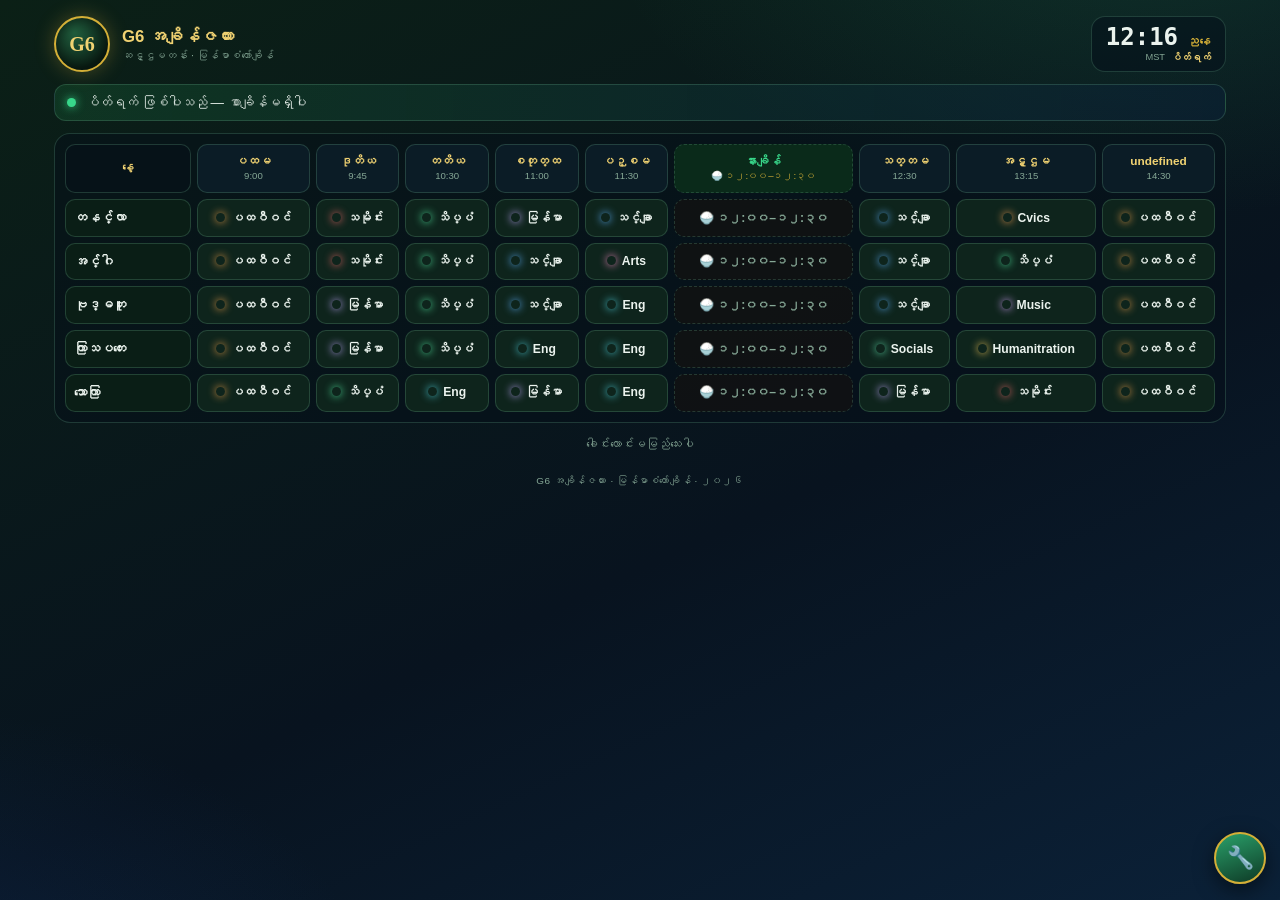
==== commit 5be798f5: "Fix render crash (colSpan), matrix layout days-vertical/time-horizontal, on-screen error banner, dis" ====
--- a/index.html
+++ b/index.html
@@ -19,7 +19,9 @@
     --text: #ebf3ee;
     --muted: #86a896;
     --line: rgba(96,160,130,0.28);
-    --card: rgba(13,34,27,0.72);
+    --card: #0e241c;
+    --head: #0b1c26;
+    --daycol: #0a1e16;
   }
 
   html, body { min-height:100%; }
@@ -28,14 +30,14 @@
     font-family: "Noto Sans Myanmar", "Padauk", "Myanmar Text", "Segoe UI", sans-serif;
     color: var(--text);
     background:
-      radial-gradient(1000px 560px at 90% -10%, rgba(42,160,106,0.20), transparent 55%),
-      radial-gradient(900px 520px at -10% 110%, rgba(22,60,120,0.30), transparent 55%),
+      radial-gradient(1000px 560px at 90% -10%, rgba(42,160,106,0.18), transparent 55%),
+      radial-gradient(900px 520px at -10% 110%, rgba(22,60,120,0.28), transparent 55%),
       linear-gradient(155deg, var(--green-dk) 0%, var(--navy) 58%, var(--navy2) 100%);
     background-attachment: fixed;
     padding-bottom: 48px;
   }
 
-  .wrap { max-width: 1080px; margin: 0 auto; padding: 16px 14px 0; }
+  .wrap { max-width: 1200px; margin: 0 auto; padding: 16px 14px 0; }
 
   /* ---------- Header ---------- */
   header {
@@ -46,201 +48,180 @@
   .crest {
     flex:0 0 auto; width:56px; height:56px; border-radius:50%;
     display:flex; align-items:center; justify-content:center;
-    font-family: Georgia, serif; font-size:22px; font-weight:800; color: var(--gold-s);
+    font-family: Georgia, serif; font-size:20px; font-weight:800; color: var(--gold-s);
     background: radial-gradient(circle at 35% 28%, #21603f, var(--green-dk) 72%);
     border: 2px solid var(--gold);
-    box-shadow: 0 0 20px rgba(212,175,55,0.35), inset 0 0 16px rgba(0,0,0,0.55);
-    cursor:pointer; user-select:none; transform: translateZ(0);
-    transition: transform .15s, box-shadow .15s;
-    animation: breath 3.5s ease-in-out infinite;
+    box-shadow: 0 0 20px rgba(212,175,55,0.3), inset 0 0 16px rgba(0,0,0,0.55);
+    cursor:pointer; user-select:none;
+    transition: transform .15s; animation: breath 3.5s ease-in-out infinite;
   }
   .crest:active { transform: scale(0.92); }
-  @keyframes breath { 0%,100%{ box-shadow:0 0 14px rgba(212,175,55,0.3), inset 0 0 16px rgba(0,0,0,0.55);} 50%{ box-shadow:0 0 26px rgba(212,175,55,0.55), inset 0 0 16px rgba(0,0,0,0.55);} }
-
-  .titles h1 {
-    font-size: 1.05rem; line-height:1.2; letter-spacing:.05em;
-    font-weight:800; color: var(--gold-s);
-  }
-  .titles .sub { font-size: 0.66rem; color: var(--muted); margin-top:2px; }
+  @keyframes breath { 0%,100%{box-shadow:0 0 14px rgba(212,175,55,0.28), inset 0 0 16px rgba(0,0,0,0.55);} 50%{box-shadow:0 0 28px rgba(212,175,55,0.5), inset 0 0 16px rgba(0,0,0,0.55);} }
+
+  .titles h1 { font-size:1.05rem; line-height:1.2; font-weight:800; color:var(--gold-s); }
+  .titles .sub { font-size:.66rem; color:var(--muted); margin-top:2px; }
 
   .clock-box {
     text-align:right; background: rgba(5,16,26,0.55);
-    border:1px solid var(--line); border-radius: 14px; padding: 8px 14px;
-    box-shadow: inset 0 0 18px rgba(0,0,0,0.4);
+    border:1px solid var(--line); border-radius:14px; padding:8px 14px;
   }
   .clock-box .t {
-    font-size: 1.5rem; font-weight:800; line-height:1;
-    font-variant-numeric: tabular-nums; letter-spacing:.02em; font-family: "SF Mono","Cascadia Mono",Consolas,monospace;
-  }
-  .clock-box .t small { font-size: .72rem; font-weight:600; color: var(--gold); margin-left:2px; }
+    font-size:1.5rem; font-weight:800; line-height:1;
+    font-variant-numeric: tabular-nums; font-family:"SF Mono","Cascadia Mono",Consolas,monospace;
+  }
+  .clock-box .t small { font-size:.72rem; font-weight:600; color:var(--gold); margin-left:2px; }
   .clock-box .meta { display:flex; justify-content:flex-end; gap:6px; margin-top:3px; }
-  .clock-box .m { font-size:.58rem; color: var(--muted); letter-spacing:.08em; }
-  .clock-box .d { font-size:.62rem; color: var(--gold-s); font-weight:700; }
+  .clock-box .m { font-size:.58rem; color:var(--muted); }
+  .clock-box .d { font-size:.62rem; color:var(--gold-s); font-weight:700; }
 
   /* ---------- Status ---------- */
   .statusbar {
-    margin-bottom: 12px; border-radius: 12px; padding: 10px 12px;
-    background: linear-gradient(90deg, rgba(21,82,48,0.5), rgba(11,33,56,0.6));
+    margin-bottom: 12px; border-radius:12px; padding:10px 12px;
+    background: linear-gradient(90deg, rgba(21,82,48,0.45), rgba(11,33,56,0.55));
     border:1px solid var(--line);
-    display:flex; align-items:center; gap:10px;
-    font-size: .84rem;
+    display:flex; align-items:center; gap:10px; font-size:.84rem;
   }
   .statusbar .pip {
     flex:0 0 auto; width:9px;height:9px;border-radius:50%;
-    background: var(--green-br); box-shadow: 0 0 10px var(--green-br); animation: pulse 1.7s infinite;
+    background: var(--green-br); box-shadow:0 0 10px var(--green-br); animation:pulse 1.7s infinite;
   }
   @keyframes pulse { 0%,100%{opacity:1} 45%{opacity:.2} }
   .statusbar .txt b { color: var(--gold-s); }
-  .statusbar .led { margin-left:auto; font-size:.62rem; color: var(--gold); letter-spacing:.12em; display:none; }
+  .statusbar .led { margin-left:auto; font-size:.62rem; color:var(--gold); letter-spacing:.1em; display:none; }
   .statusbar .led.on { display:inline-block; }
 
-  /* ---------- Day pills ---------- */
-  .days {
-    display:flex; gap:8px; overflow-x:auto; margin-bottom: 12px;
-    scrollbar-width:none; -webkit-overflow-scrolling:touch;
-  }
-  .days::-webkit-scrollbar { display:none; }
-  .pday {
-    flex:1 1 0; min-width:62px; padding:9px 6px; text-align:center;
-    border-radius: 11px; border:1.5px solid var(--line); background: var(--card);
-    color: var(--muted); font-weight:700; font-size:.82rem; cursor:pointer;
-    transition: all .18s; white-space:nowrap;
-  }
-  .pday.today { border-color: rgba(240,210,114,0.55); color: var(--gold-s); }
-  .pday.active {
-    background: linear-gradient(160deg, var(--green-sm), #0e3a26);
-    border-color: var(--green-br); color: #eafff5;
-    box-shadow: 0 0 16px rgba(56,214,138,0.35);
-  }
-
-  /* ---------- Mobile schedule ---------- */
-  .sched { display:flex; flex-direction:column; gap:9px; }
-
-  .slot {
-    display:flex; align-items:stretch; border-radius: 14px; overflow:hidden;
+  /* ---------- Matrix ---------- */
+  .grid-scroll {
+    overflow-x:auto; -webkit-overflow-scrolling:touch;
+    border:1px solid var(--line); border-radius:16px;
+    background: rgba(5,14,24,0.5); padding:4px;
+    scrollbar-width: thin; scrollbar-color: var(--green-sm) transparent;
+  }
+  .grid-scroll::-webkit-scrollbar { height:8px; }
+  .grid-scroll::-webkit-scrollbar-thumb { background: var(--green-sm); border-radius:10px; }
+
+  table.matrix { border-collapse:separate; border-spacing:6px; width:100%; min-width:780px; }
+
+  table.matrix th, table.matrix td {
+    padding:9px 8px; text-align:center; vertical-align:middle;
+    border-radius:10px; font-size:.8rem; line-height:1.35;
+  }
+  table.matrix th, table.matrix td { overflow-wrap:anywhere; word-break:break-word; }
+  table.matrix td { font-size:.76rem; }
+  table.matrix thead th { font-size:.7rem; }
+
+  /* header (time, horizontal) */
+  table.matrix thead th {
+    position:sticky; top:0; z-index:2;
+    background: var(--head); border:1px solid var(--line);
+    color: var(--gold-s); font-weight:800; font-size:.74rem; white-space:nowrap;
+  }
+  table.matrix thead th .st { display:block; font-size:.6rem; color:var(--muted); font-weight:500; font-variant-numeric:tabular-nums; }
+  table.matrix thead th.lunchh { color: var(--muted); border-style:dashed; }
+  table.matrix thead th.lunchh .st { color: var(--gold); }
+
+  /* grid cells (subjects) */
+  table.matrix td {
     background: var(--card); border:1px solid var(--line);
-    transition: border-color .2s, box-shadow .2s;
-  }
-  .slot.lunch { border-style: dashed; background: rgba(7,26,17,0.6); }
-  .slot.live {
-    border-color: var(--gold);
-    box-shadow: 0 0 0 1px var(--gold), 0 0 24px rgba(212,175,55,0.28);
-  }
-  .slot .rail {
-    width:52px; min-width:52px; display:flex; flex-direction:column; align-items:center; justify-content:center;
-    gap:2px; background: rgba(7,24,18,0.55); border-right:1px solid var(--line);
-  }
-  .slot .rail .p { font-size:.68rem; font-weight:800; color: var(--gold); writing-mode: vertical-rl; }
-  .slot.lunch .rail { background: rgba(40,20,5,0.35); }
-  .slot.lunch .rail .p { writing-mode:initial; font-size:.6rem; color: var(--gold-s); }
-  .slot .rail .wt { font-size:.58rem; color: var(--muted); }
-  .slot .body { flex:1; padding:11px 12px; display:flex; align-items:center; justify-content:space-between; gap:10px; }
-  .slot .subject { font-size:.98rem; font-weight:700; display:flex; align-items:center; }
-  .slot .subwait { font-size:.5rem; color: var(--gold); }
-  .slot .range { text-align:right; }
-  .slot .range .to { font-size:.68rem; color: var(--muted); font-variant-numeric: tabular-nums; white-space:nowrap; }
-  .slot .range .tag { font-size:.56rem; color: var(--gold); }
-  .slot.lunch .subject { color: var(--muted); font-weight:600; font-size:.85rem; }
-
-  .dot { width:10px; height:10px; border-radius:50%; margin-right:9px; flex-shrink:0; box-shadow: 0 0 9px currentColor; }
-
+    font-weight:700;
+  }
+  table.matrix td.lza { border-style:dashed; color:var(--muted); font-weight:600; background: rgba(40,18,5,0.28); }
+
+  /* day column (vertical) */
+  table.matrix th.corner {
+    position:sticky; left:0; top:0; z-index:4;
+    background: #061218;
+  }
+  table.matrix td.day {
+    position:sticky; left:0; z-index:1;
+    background: var(--daycol); border:1px solid var(--line);
+    min-width:104px; text-align:left; font-weight:800; color:var(--text); font-size:.82rem;
+  }
+  table.matrix td.day .ico { margin-right:5px; }
+
+  /* today row + live column + cell */
+  table.matrix tr.rtoday td.day { color: var(--gold-s); border-color: rgba(240,210,114,0.5); }
+  table.matrix tr.rtoday td:not(.day){ background: rgba(21,82,48,0.30); }
+  table.matrix td.colnow { background: rgba(42,160,106,0.36); }
+  table.matrix td.cellnow {
+    border:1.5px solid var(--gold);
+    box-shadow: 0 0 0 1px var(--gold), 0 0 18px rgba(212,175,55,0.3);
+    background: rgba(64,44,8,0.55);
+  }
+  table.matrix thead th.colnow { color: var(--green-br); background: #0a2a1a; }
+
+  .dot { display:inline-block; width:9px; height:9px; border-radius:50%; margin-right:6px; box-shadow:0 0 8px currentColor; }
   .c-geo{color:#f0a04b}.c-hist{color:#ef6a6a}.c-sci{color:#52e8a2}.c-my{color:#c3a9ff}
   .c-math{color:#5fb2ff}.c-eng{color:#4fd2e0}.c-art{color:#ff8ec9}.c-civ{color:#ffa457}
   .c-mus{color:#d9a4ff}.c-soc{color:#62e3b0}.c-hum{color:#ffcf5e}
 
-  /* ---------- Desktop week ---------- */
-  .week-panel { display:none; }
-  @media (min-width: 900px) {
-    .week-panel { display:block; }
-    .mobile-only { display:none; }
-  }
-  table.week { width:100%; border-collapse:separate; border-spacing:6px; table-layout:fixed; }
-  table.week th, table.week td { border-radius:10px; }
-  table.week thead th {
-    padding:9px 4px; font-size:.78rem; background: rgba(8,24,17,0.7);
-    border:1px solid var(--line); color: var(--gold-s); font-weight:800;
-  }
-  table.week thead th.col { color: var(--muted); font-weight:700; }
-  table.week thead th.hd { color: var(--gold-s); }
-  table.week td {
-    padding:9px 7px; text-align:center; vertical-align:middle;
-    background: var(--card); border:1px solid var(--line); font-size:.8rem; line-height:1.4;
-  }
-  table.week td.pn { background: rgba(7,24,18,0.5); color: var(--gold); font-weight:800; font-size:.7rem; white-space:nowrap; }
-  table.week td.lunch { border-style:dashed; background: rgba(40,20,5,0.28); color: var(--muted); font-weight:700; }
-  table.week td.now { border:1.5px solid var(--gold); box-shadow: 0 0 14px rgba(212,175,55,0.25); }
-  table.week td.todaycol { background: rgba(21,82,48,0.28); }
-  table.week td .dot { width:8px; height:8px; margin-right:6px; }
-  table.week td .tm { display:block; font-size:.58rem; color: var(--muted); line-height:1.1; }
-  table.week td .sb { display:flex; align-items:center; justify-content:center; font-weight:700; }
-
   /* ---------- Test panel ---------- */
   .test-panel {
-    margin-top: 16px; border-radius: 16px; padding: 16px;
-    background: linear-gradient(180deg, rgba(8,26,19,0.92), rgba(7,18,30,0.94));
-    border:1px solid var(--line); box-shadow: 0 10px 30px rgba(0,0,0,0.4);
+    margin-top:16px; border-radius:16px; padding:16px;
+    background: linear-gradient(180deg, rgba(8,26,19,0.94), rgba(7,18,30,0.95));
+    border:1px solid var(--line); box-shadow:0 10px 30px rgba(0,0,0,0.4);
   }
   .test-panel[hidden] { display:none; }
   .tp-head { display:flex; align-items:center; justify-content:space-between; margin-bottom:12px; }
-  .tp-head h2 { font-size:.9rem; color: var(--gold-s); letter-spacing:.12em; font-weight:800; }
-  .tp-head .close {
-    border:1px solid var(--line); background:none; color:var(--muted); width:30px;height:30px;
-    border-radius:8px; font-size:.9rem; cursor:pointer;
-  }
-  .tp-grid { display:grid; grid-template-columns:repeat(4,1fr); gap:8px; }
-  @media (min-width:600px){ .tp-grid{ grid-template-columns:repeat(8,1fr);} }
-  .pbtn {
-    padding:9px 4px; border-radius:10px; border:1px solid var(--line);
-    background: var(--card); color: var(--text); font-weight:700; font-size:.78rem;
-    cursor:pointer; transition:all .15s;
-  }
-  .pbtn small { display:block; font-size:.58rem; color: var(--muted); font-weight:500; }
-  .pbtn:active { background: var(--green); border-color: var(--green-br); transform:scale(.95); }
-
-  .s-btns { display:flex; gap:8px; flex-wrap:wrap; margin-top: 12px; }
-  .sbtn {
-    flex:1; min-width:112px; padding:11px 8px; border-radius:11px;
-    border:1px solid var(--line); background: var(--card); color: var(--text);
-    font-size:.8rem; font-weight:700; cursor:pointer; transition:all .15s;
-    display:flex; align-items:center; justify-content:center; gap:7px;
-  }
-  .sbtn .ic { font-size:1rem; }
-  .sbtn:active { background: var(--green); border-color: var(--green-br); transform:scale(.96); }
-
+  .tp-head h2 { font-size:.9rem; color:var(--gold-s); letter-spacing:.1em; font-weight:800; }
+  .tp-head .close { border:1px solid var(--line); background:none; color:var(--muted); width:30px;height:30px; border-radius:8px; font-size:.9rem; cursor:pointer; }
+  .tp-grid { display:grid; grid-template-columns:repeat(8,1fr); gap:8px; }
+  @media (max-width:599px){ .tp-grid{ grid-template-columns:repeat(4,1fr);} }
+  .pbtn { padding:9px 4px; border-radius:10px; border:1px solid var(--line); background:var(--card); color:var(--text); font-weight:700; font-size:.78rem; cursor:pointer; transition:all .15s; }
+  .pbtn small { display:block; font-size:.58rem; color:var(--muted); font-weight:500; }
+  .pbtn:active { background:var(--green); border-color:var(--green-br); transform:scale(.95); }
+  .s-btns { display:flex; gap:8px; flex-wrap:wrap; margin-top:12px; }
+  .sbtn { flex:1; min-width:112px; padding:11px 8px; border-radius:11px; border:1px solid var(--line); background:var(--card); color:var(--text); font-size:.8rem; font-weight:700; cursor:pointer; display:flex; align-items:center; justify-content:center; gap:7px; transition:all .15s; }
+  .sbtn:active { background:var(--green); border-color:var(--green-br); transform:scale(.96); }
   .timer-row { margin-top:14px; }
-  .timer-row .lbl { display:flex; justify-content:space-between; font-size:.68rem; color: var(--muted); margin-bottom:6px; }
-  .timer-row .lbl b { color: var(--gold-s); }
-  .range { width:100%; accent-color: var(--green-br); }
+  .timer-row .lbl { display:flex; justify-content:space-between; font-size:.68rem; color:var(--muted); margin-bottom:6px; }
+  .timer-row .lbl b { color:var(--gold-s); }
+  .range { width:100%; accent-color:var(--green-br); }
   .mini-row { display:flex; gap:8px; margin-top:10px; }
-  .mini {
-    flex:1; padding:9px; border-radius:9px; border:1px solid var(--line);
-    background: rgba(255,255,255,0.03); color:var(--text); font-size:.74rem; cursor:pointer; font-weight:600;
-  }
-  .mini:active { background: var(--green); }
-  .tp-hint { margin-top:12px; font-size:.62rem; color:var(--muted); line-height:1.6; }
-
-  /* ---------- Toast / log ---------- */
-  .toast {
-    max-width: 400px; margin:14px auto 0; text-align:center;
-    color: var(--muted); font-size:.74rem; min-height:20px;
-  }
-
+  .mini { flex:1; padding:9px; border-radius:9px; border:1px solid var(--line); background:rgba(255,255,255,0.03); color:var(--text); font-size:.74rem; cursor:pointer; font-weight:600; }
+  .mini:active { background:var(--green); }
+  .tp-hint { margin-top:12px; font-size:.62rem; color:var(--muted); line-height:1.7; }
+
+  .toast { max-width:420px; margin:14px auto 0; text-align:center; color:var(--muted); font-size:.74rem; min-height:20px; }
   footer { text-align:center; margin-top:18px; font-size:.62rem; color:var(--muted); letter-spacing:.06em; }
 
-  /* ---------- Unlock ---------- */
   #unlock {
     position:fixed; left:50%; bottom:18px; transform:translateX(-50%);
-    background: linear-gradient(160deg, var(--gold), #b8912a); color:#131f18;
+    background:linear-gradient(160deg, var(--gold), #b8912a); color:#131f18;
     border:none; border-radius:30px; padding:13px 24px; font-size:.88rem; font-weight:800;
-    font-family: inherit; box-shadow:0 8px 26px rgba(0,0,0,.5); cursor:pointer; z-index:60; display:none;
-  }
-
-  @media (min-width:900px) {
-    .days { justify-content:center; }
-  }
+    font-family:inherit; box-shadow:0 8px 26px rgba(0,0,0,.5); cursor:pointer; z-index:60; display:none;
+  }
+
+  /* test console opener button */
+  #gear {
+    position:fixed; right:14px; bottom:16px;
+    width:52px; height:52px; border-radius:50%;
+    background:linear-gradient(160deg, var(--green-sm), #0e3a26);
+    border:2px solid var(--gold); color:var(--gold-s);
+    font-size:22px; cursor:pointer; z-index:55;
+    box-shadow:0 6px 20px rgba(0,0,0,.5);
+    display:flex; align-items:center; justify-content:center;
+    transition:transform .15s;
+  }
+  #gear:active { transform:scale(.9) rotate(40deg); }
+  @media (max-width:599px){ #gear{ right:12px; bottom:12px; width:48px; height:48px; font-size:20px; } }
+
+  /* always-visible error banner */
+  #errbox {
+    display:none; position:fixed; left:50%; top:10px; transform:translateX(-50%);
+    width:min(96vw, 640px); max-height:42vh; overflow:auto;
+    background:rgba(60,12,12,0.95); border:2px solid #ff6b6b; border-radius:10px;
+    color:#ffd7d7; font-size:.72rem; line-height:1.5; padding:10px 12px;
+    white-space:pre-wrap; word-break:break-word; font-family:monospace; z-index:300;
+    box-shadow:0 8px 30px rgba(0,0,0,.6);
+  }
+  #errbox.on { display:block; }
+  #errbox .tag { display:inline-block; background:#ff6b6b; color:#300; font-weight:800;
+    font-size:.62rem; padding:1px 6px; border-radius:4px; margin-right:6px; }
 </style>
 </head>
 <body>
+<div id="errbox" role="alert"></div>
 <div class="wrap">
 
   <header>
@@ -263,14 +244,8 @@
     <span class="led" id="simLed">⏱ စမ်းသပ်အချိန်</span>
   </div>
 
-  <!-- day pills -->
-  <nav class="days" id="days"></nav>
-
-  <!-- mobile portrait schedule -->
-  <div class="sched mobile-only" id="sched"></div>
-
-  <!-- desktop full-week table -->
-  <div class="week-panel" id="weekPanel"></div>
+  <!-- timetable matrix: days vertical, time horizontal -->
+  <div class="grid-scroll" id="matrixWrap"></div>
 
   <!-- test console (hidden) -->
   <section class="test-panel" id="testPanel" hidden>
@@ -278,9 +253,7 @@
       <h2>🔧 စမ်းသပ်ကိရိယာ</h2>
       <button class="close" id="closeTest" title="ပိတ်မည်">✕</button>
     </div>
-
     <div class="tp-grid" id="tpGrid"></div>
-
     <div class="s-btns">
       <button class="sbtn" data-sound="start"><span class="ic">🔔</span> ကျောင်းစ</button>
       <button class="sbtn" data-sound="anthem"><span class="ic">🎵</span> နိုင်ငံတော်သီချင်း</button>
@@ -288,7 +261,6 @@
       <button class="sbtn" data-sound="bell"><span class="ic">🔔</span> ခေါင်းလောင်း</button>
       <button class="sbtn" data-sound="patriotic"><span class="ic">🇲🇲</span> ဇာတိမာန်သီချင်း</button>
     </div>
-
     <div class="timer-row">
       <div class="lbl"><span>⏱ အချိန်ရွှေ့ပြောင်းမှု (မိနစ်)</span><b id="offLbl">+0</b></div>
       <input type="range" class="range" id="offRange" min="-180" max="180" step="5" value="0">
@@ -306,13 +278,11 @@
   </section>
 
   <div class="toast" id="toast">ခေါင်းလောင်းမမြည်သေးပါ</div>
-
   <footer>G6 အချိန်ဇယား · မြန်မာစံတော်ချိန် · ၂၀၂၆</footer>
 </div>
 
 <button id="unlock">🔔 အသံဖွင့်ရန် နှိပ်ပါ</button>
-
-<script>
+<button id="gear" title="စမ်းသပ်ကိရိယာ">🔧</button><script>
 "use strict";
 
 /* ---------------- Audio ---------------- */
@@ -337,6 +307,29 @@
 document.getElementById("unlock").onclick = doUnlock;
 document.addEventListener("pointerdown", () => { if (!unlocked) doUnlock(); });
 
+/* ---------------- Always-visible error reporting ---------------- */
+function showErr(msg) {
+  const b = document.getElementById("errbox");
+  if (!b) return;
+  b.classList.add("on");
+  const line = document.createElement("div");
+  line.innerHTML = "<span class='tag'>ERROR</span>" + msg.replace(/</g,"&lt;");
+  b.appendChild(line);
+  console.error(msg);
+}
+window.addEventListener("error", function(ev){
+  let s = (ev.message || "အမှား") + " · " + (ev.filename || "") + ":" + (ev.lineno || "?") + ":" + (ev.colno || "?");
+  if (ev.error && ev.error.stack) s += "\n" + String(ev.error.stack).split("\n").slice(0,4).join("\n");
+  showErr(s);
+});
+window.addEventListener("unhandledrejection", function(ev){
+  showErr("Promise: " + (ev.reason && ev.reason.message || String(ev.reason)));
+});
+
+/* ---------------- Test console opener (gear) ---------------- */
+const GEAR = document.getElementById("gear");
+if (GEAR) GEAR.onclick = () => showTest(TEST.hidden ? false : true);
+
 function stopAll() { for (const k in audio) { audio[k].pause(); audio[k].currentTime = 0; } }
 function play(name, onEnd) {
   if (!unlocked) { toast("🔇 အသံဖွင့်ရန် နှိပ်ပါ"); return; }
@@ -353,11 +346,9 @@
   play(name, () => seq(list, i + 1));
 }
 
-/* bell → anthem → bell  (school start) */
 function playStartOfDay()  { seq([["bell","ခေါင်းလောင်း"],["anthem","နိုင်ငံတော်သီချင်း"],["bell","စတင်ရန်ခေါင်းလောင်း"]]); }
 function playChimes()      { seq([["chimes","နာရီသံ"]]); }
 function playLunchBell()   { seq([["bell","နားချိန်ခေါင်းလောင်း"]]); }
-/* bell → bell → patriotic → bell  (school end) */
 function playEndOfDay()    { seq([["bell","ခေါင်းလောင်း"],["bell","ခေါင်းလောင်း"],["patriotic","ဇာတိမာန်သီချင်း"],["bell","ခေါင်းလောင်း"]]); }
 
 /* ---------------- Times ---------------- */
@@ -395,8 +386,8 @@
 let simOffset = 0;
 
 function realNow() {
-  const fmt = new Intl.DateTimeFormat("en-GB", { timeZone:"Asia/Yangon", hour:"2-digit", minute:"2-digit", hour12:false });
-  const [hh,mm] = fmt.format(new Date()).split(":");
+  const f = new Intl.DateTimeFormat("en-GB", { timeZone:"Asia/Yangon", hour:"2-digit", minute:"2-digit", hour12:false });
+  const [hh,mm] = f.format(new Date()).split(":");
   return (+hh % 24)*60 + +mm;
 }
 function todayIdx() {
@@ -419,7 +410,7 @@
 let fired = {};
 
 const EVENTS = [
-  { at:START_DAY, key:"start",  fn:playStartOfDay },
+  { at:START_DAY, key:"start", fn:playStartOfDay },
   { at:585, key:"e1", fn:playChimes },
   { at:630, key:"e2", fn:playChimes },
   { at:660, key:"e3", fn:playChimes },
@@ -432,7 +423,7 @@
 ];
 
 function fireDue() {
-  if (todayIdx() < 0) return;               // weekend: silent
+  if (todayIdx() < 0) return;
   const m = nowMin();
   for (const e of EVENTS) {
     if (m >= e.at && !fired[e.key]) { fired[e.key] = true; e.fn(); }
@@ -440,105 +431,65 @@
 }
 function resetFired() { fired = {}; }
 
-/* ---------------- Render ---------------- */
-const DAYS_EL = document.getElementById("days");
-const SCHED   = document.getElementById("sched");
-const PANEL   = document.getElementById("weekPanel");
-
-function render() {
-  DAYS_EL.innerHTML = ""; SCHED.innerHTML = ""; PANEL.innerHTML = "";
-
+/* ---------------- Matrix render: days vertical, time horizontal ---------------- */
+const WRAP = document.getElementById("matrixWrap");
+
+/* column order: P1..P5, lunch, P6..P8 */
+function colSpan(i) {
+  if (i <= 4) return { ord:ORD[i], sfx:fmt(PERIODS[i].s) };
+  if (i === 5) return { ord:"နားချိန်", sfx:"🍚 ၁၂:၀၀–၁၂:၃၀" };
+  return { ord:ORD[i], sfx:fmt(PERIODS[i-1].s) };
+}
+
+function renderMatrix() {
   const tIdx = todayIdx();
-  let active = DAYLIST[tIdx];
-  const saved = sessionStorage.getItem("day");
-  if (saved && DAYLIST.includes(saved)) active = saved;
-
   const m = nowMin();
   const st = classify(m);
-  const school = tIdx >= 0;
-
-  /* day pills */
-  DAYLIST.forEach((d,i) => {
-    const b = document.createElement("button");
-    b.className = "pday" + (d===active?" active":"") + (i===tIdx?" today":"");
-    b.textContent = d;
-    b.onclick = () => { sessionStorage.setItem("day", d); render(); };
-    DAYS_EL.appendChild(b);
-  });
-
-  /* status text */
-  const tb = document.getElementById("statusTxt");
-  const simLed = document.getElementById("simLed");
-  simLed.className = "led" + (simOffset ? " on" : "");
-  if (!school) tb.innerHTML = "ပိတ်ရက် ဖြစ်ပါသည် — စာချိန်မရှိပါ";
-  else if (st.k==="before") tb.innerHTML = "ကျောင်းမစသေးပါ · နောက်ခေါင်းလောင်း <b>" + fmt(START_DAY) + "</b>";
-  else if (st.k==="in") {
-    const p = PERIODS[st.i];
-    tb.innerHTML = "စာချိန် <b>" + ORD[st.i] + "</b> သင်နေသည် · ဆုံး <b>" + fmt(p.e) + "</b>";
-  }
-  else if (st.k==="lunch") tb.innerHTML = "<b>နေ့လည်စာ နားချိန်</b> · " + (LUNCH.e - m) + " မိနစ်အကြာ ပြန်တက်ရမည်";
-  else if (st.k==="after") tb.innerHTML = "ကျောင်းပြီးပါပြီ ✔";
-  else tb.innerHTML = "စာချိန်ကြားတွင် နားချိန်";
-
-  /* --- mobile schedule --- */
-  const subj = TIMETABLE[active];
-  for (let i=0;i<PERIODS.length;i++) {
-    if (i===5) { // lunch separator
-      const l = document.createElement("div");
-      l.className = "slot lunch" + (st.k==="lunch"?" live":"");
-      l.innerHTML = `<div class="rail"><span class="p">နေ့လည်စာ</span></div>
-        <div class="body"><span class="subject">🍚 နားချိန်</span>
-        <span class="range"><span class="to">${fmt(LUNCH.s)} – ${fmt(LUNCH.e)}</span></span></div>`;
-      SCHED.appendChild(l);
-    }
-    const p = PERIODS[i];
-    const [name,cls] = subj[i];
-    const slot = document.createElement("div");
-    slot.className = "slot" + (st.k==="in" && st.i===i ? " live" : "");
-    slot.innerHTML = `
-      <div class="rail"><span class="p">${ORD[i]}</span></div>
-      <div class="body">
-        <span class="subject"><span class="dot ${cls}"></span>${name}</span>
-        <span class="range">
-          <div class="tag">${mer(p.s)}</div>
-          <div class="to">${fmt(p.s)} – ${fmt(p.e)}</div>
-        </span>
-      </div>`;
-    SCHED.appendChild(slot);
-  }
-
-  /* --- desktop week table --- */
-  if (window.matchMedia("(min-width: 900px)").matches) renderWeek(tIdx, st, m);
-}
-
-function renderWeek(tIdx, st, m) {
-  const table = document.createElement("table");
-  table.className = "week";
-  let html = "<thead><tr><th class='hd'>ချိန်</th>";
-  DAYLIST.forEach(d => { html += `<th>${d}</th>`; });
+
+  /* current column (0..8) */
+  let cur = -1;
+  if (st.k === "in") cur = st.i <= 4 ? st.i : st.i + 1;   // P6..P8 -> col 5+...+1
+  else if (st.k === "lunch") cur = 5;
+
+  let html = "<table class='matrix'><thead><tr>";
+  html += "<th class='corner'>နေ့</th>";
+  for (let c=0;c<9;c++) {
+    const cs = colSpan(c);
+    const cls = "st" + (c===5 ? " lunchh" : "") + (c===cur ? " colnow" : "");
+    html += `<th class="${cls}">${cs.ord}<span class="st">${cs.sfx}</span></th>`;
+  }
   html += "</tr></thead><tbody>";
 
-  for (let i=0;i<PERIODS.length;i++) {
-    if (i===5) {
-      html += `<tr><td class="pn lunch">နေ့လည်စာ</td>`;
-      for (let c=0;c<5;c++) {
-        const odd = st.k==="lunch" && c===tIdx ? " now" : (c===tIdx?" todaycol":"");
-        html += `<td class="lunch${odd}">🍚 ၁၂:၀၀ – ၁၂:၃၀</td>`;
+  DAYLIST.forEach((d, r) => {
+    const t = r === tIdx;
+    html += `<tr class="${t ? "rtoday" : ""}">`;
+    html += `<td class="day">${t ? "◉ " : ""}${d}</td>`;
+    for (let c=0;c<9;c++) {
+      if (c === 5) {
+        html += `<td class="lza ${c===cur && t ? "cellnow" : ""}">🍚 ၁၂:၀၀–၁၂:၃၀</td>`;
+        continue;
       }
-      html += "</tr>";
-    }
-    const p = PERIODS[i];
-    html += `<tr><td class="pn">${ORD[i]}<br>${fmt(p.s)}</td>`;
-    for (let c=0;c<5;c++) {
-      const now = st.k==="in" && st.i===i && c===tIdx ? " now" : (c===tIdx?" todaycol":"");
-      const [name,cls] = TIMETABLE[DAYLIST[c]][i];
-      html += `<td class="${now}"><span class="sb"><span class="dot ${cls}"></span>${name}</span><span class="tm">${fmt(p.s)}–${fmt(p.e)}</span></td>`;
+      const pi = c <= 4 ? c : c - 1;
+      const [name, cl] = TIMETABLE[d][pi];
+      const now = (c===cur && t) ? " cellnow" : "";
+      const colnow = (c===cur) ? " colnow" : "";
+      html += `<td class="${now}${colnow}"><span class="dot ${cl}"></span>${name}</td>`;
     }
     html += "</tr>";
-  }
-  html += "</tbody>";
-  table.innerHTML = html;
-  PANEL.appendChild(table);
+  });
+
+  html += "</tbody></table>";
+  WRAP.innerHTML = html;
+
+  /* status */
+  const tb = document.getElementById("statusTxt");
+  document.getElementById("simLed").className = "led" + (simOffset ? " on" : "");
+  if (tIdx < 0) tb.innerHTML = "ပိတ်ရက် ဖြစ်ပါသည် — စာချိန်မရှိပါ";
+  else if (st.k === "before") tb.innerHTML = "ကျောင်းမစသေးပါ · နောက်ခေါင်းလောင်း <b>" + fmt(START_DAY) + "</b>";
+  else if (st.k === "in") tb.innerHTML = "စာချိန် <b>" + ORD[st.i] + "</b> သင်နေသည် · ဆုံး <b>" + fmt(PERIODS[st.i].e) + "</b>";
+  else if (st.k === "lunch") tb.innerHTML = "<b>နေ့လည်စာ နားချိန်</b> · " + (LUNCH.e - m) + " မိနစ်အကြာ ပြန်တက်ရမည်";
+  else if (st.k === "after") tb.innerHTML = "ကျောင်းပြီးပါပြီ ✔";
+  else tb.innerHTML = "စာချိန်ကြားတွင် နားချိန်";
 }
 
 /* ---------------- Test console ---------------- */
@@ -547,7 +498,6 @@
 document.getElementById("crest").onclick = () => showTest(TEST.hidden);
 document.getElementById("closeTest").onclick = () => showTest(false);
 
-/* Shift+1..8 jump; Shift+Alt+1 toggle console */
 document.addEventListener("keydown", e => {
   if (e.shiftKey && e.altKey && e.key === "1") { showTest(TEST.hidden); return; }
   if (e.shiftKey && !e.altKey && e.key >= "1" && e.key <= "8") jumpTo(+e.key - 1);
@@ -565,7 +515,6 @@
   trig[i]();
 }
 
-/* period jump buttons in console */
 const GRID = document.getElementById("tpGrid");
 for (let i=0;i<8;i++) {
   const b = document.createElement("button");
@@ -575,19 +524,17 @@
   GRID.appendChild(b);
 }
 
-/* sound buttons */
 document.querySelectorAll(".sbtn").forEach(b => {
   b.onclick = () => {
     const s = b.dataset.sound;
-    if (s==="start") playStartOfDay();
-    else if (s==="anthem") seq([["anthem","နိုင်ငံတော်သီချင်း"]]);
-    else if (s==="chimes") playChimes();
-    else if (s==="bell") playLunchBell();
-    else if (s==="patriotic") seq([["patriotic","ဇာတိမာန်သီချင်း"]]);
+    if (s === "start") playStartOfDay();
+    else if (s === "anthem") seq([["anthem","နိုင်ငံတော်သီချင်း"]]);
+    else if (s === "chimes") playChimes();
+    else if (s === "bell") playLunchBell();
+    else if (s === "patriotic") seq([["patriotic","ဇာတိမာန်သီချင်း"]]);
   };
 });
 
-/* time offset slider */
 const OFF = document.getElementById("offRange");
 OFF.oninput = () => { simOffset = +OFF.value; resetFired(); refresh(); };
 function clamp(v){ return Math.max(-180, Math.min(180, v)); }
@@ -610,28 +557,25 @@
   document.getElementById("clkH").textContent = Math.floor(m/60);
   document.getElementById("clkM").textContent = String(m%60).padStart(2,"0");
   document.getElementById("clkMer").textContent = " " + mer(m);
-  const i = todayIdx();
-  document.getElementById("clkDay").textContent = school ? MYDAYS[i] : "ပိတ်ရက်";
+  document.getElementById("clkDay").textContent = todayIdx() >= 0 ? MYDAYS[todayIdx()] : "ပိတ်ရက်";
   document.getElementById("offLbl").textContent = (simOffset>0?"+":"") + simOffset + " မိနစ်";
 }
-let schoolDay = false;
+
 function toast(msg) { document.getElementById("toast").textContent = msg; }
 
-const msgs = {
-  chimes:"⏰ နာရီသံ", bell:"🔔 ခေါင်းလောင်း", anthem:"🎵 နိုင်ငံတော်သီချင်း", patriotic:"🇲🇲 ဇာတိမာန်သီချင်း"
-};
-
 function refresh() {
-  schoolDay = todayIdx() >= 0;
-  refreshClock();
-  render();
-  fireDue();
-}
-
-window.addEventListener("resize", render);
-sessionStorage.removeItem("day");
+  try {
+    refreshClock();
+    renderMatrix();
+    fireDue();
+  } catch (e) {
+    showErr("refresh: " + (e.message || e) + (e && e.stack ? "\n" + String(e.stack).split("\n").slice(0,3).join("\n") : ""));
+  }
+}
+
+window.addEventListener("resize", renderMatrix);
 refresh();
 setInterval(refresh, 1000);
 </script>
 </body>
-</html>+</html>
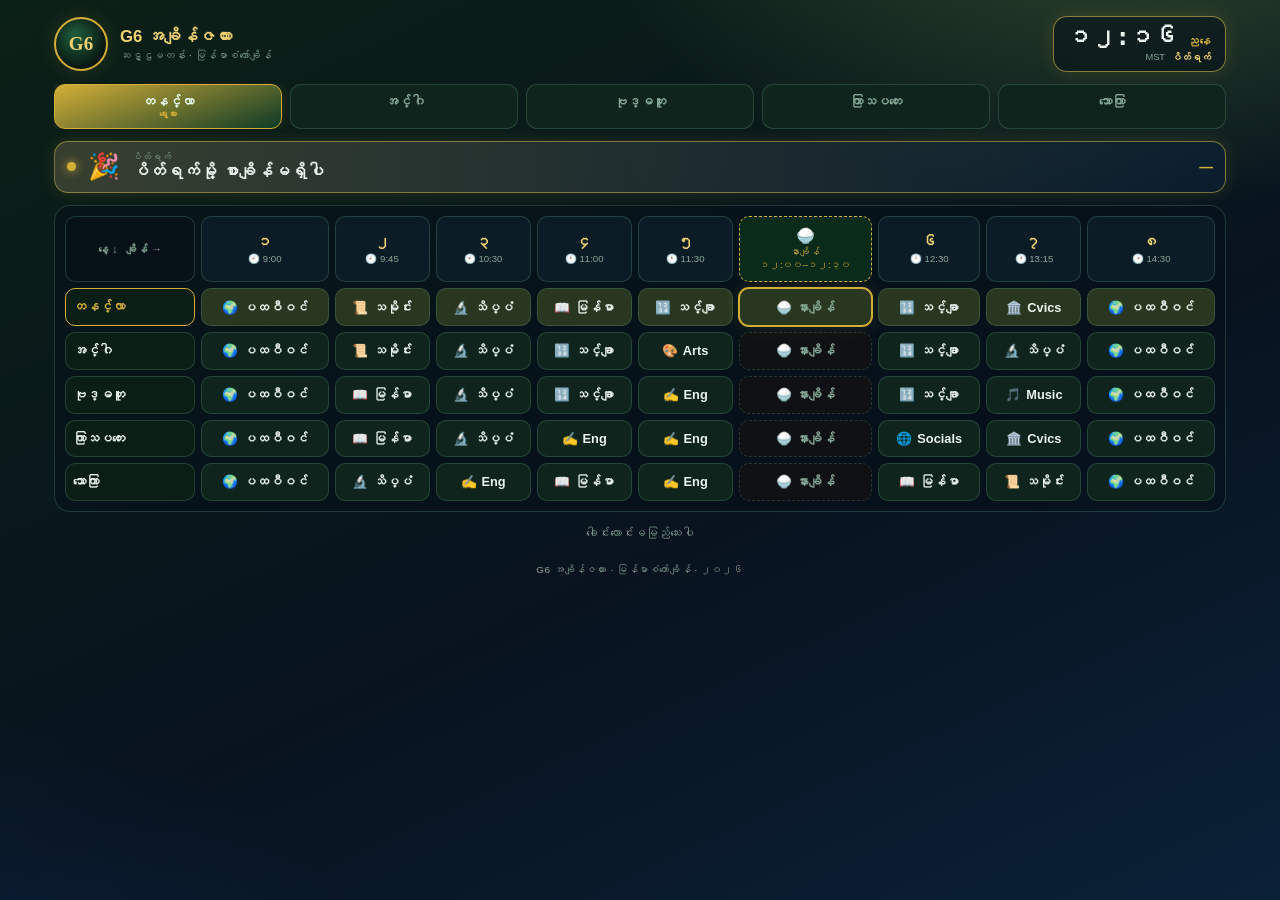
==== commit 7ddabd7f: "Subject-reactive live timetable: day switcher, Burmese numerals, subject icons, Humanitration->Cvics" ====
--- a/index.html
+++ b/index.html
@@ -22,6 +22,8 @@
     --card: #0e241c;
     --head: #0b1c26;
     --daycol: #0a1e16;
+    --subj: var(--gold);
+    --subj-soft: rgba(212,175,55,0.16);
   }
 
   html, body { min-height:100%; }
@@ -30,11 +32,13 @@
     font-family: "Noto Sans Myanmar", "Padauk", "Myanmar Text", "Segoe UI", sans-serif;
     color: var(--text);
     background:
+      radial-gradient(1000px 560px at 88% -12%, var(--subj-soft), transparent 55%),
       radial-gradient(1000px 560px at 90% -10%, rgba(42,160,106,0.18), transparent 55%),
       radial-gradient(900px 520px at -10% 110%, rgba(22,60,120,0.28), transparent 55%),
       linear-gradient(155deg, var(--green-dk) 0%, var(--navy) 58%, var(--navy2) 100%);
     background-attachment: fixed;
     padding-bottom: 48px;
+    transition: background 1s ease;
   }
 
   .wrap { max-width: 1200px; margin: 0 auto; padding: 16px 14px 0; }
@@ -46,17 +50,18 @@
   }
   .brand { display:flex; align-items:center; gap:12px; min-width:0; }
   .crest {
-    flex:0 0 auto; width:56px; height:56px; border-radius:50%;
+    flex:0 0 auto; width:54px; height:54px; border-radius:50%;
     display:flex; align-items:center; justify-content:center;
-    font-family: Georgia, serif; font-size:20px; font-weight:800; color: var(--gold-s);
+    font-family: Georgia, serif; font-size:19px; font-weight:800; color: var(--gold-s);
     background: radial-gradient(circle at 35% 28%, #21603f, var(--green-dk) 72%);
-    border: 2px solid var(--gold);
-    box-shadow: 0 0 20px rgba(212,175,55,0.3), inset 0 0 16px rgba(0,0,0,0.55);
+    border: 2px solid var(--subj);
+    box-shadow: 0 0 20px var(--subj-soft), inset 0 0 16px rgba(0,0,0,0.55);
     cursor:pointer; user-select:none;
-    transition: transform .15s; animation: breath 3.5s ease-in-out infinite;
+    transition: transform .15s, border-color .6s, box-shadow .6s;
+    animation: breath 3.5s ease-in-out infinite;
   }
   .crest:active { transform: scale(0.92); }
-  @keyframes breath { 0%,100%{box-shadow:0 0 14px rgba(212,175,55,0.28), inset 0 0 16px rgba(0,0,0,0.55);} 50%{box-shadow:0 0 28px rgba(212,175,55,0.5), inset 0 0 16px rgba(0,0,0,0.55);} }
+  @keyframes breath { 0%,100%{ box-shadow:0 0 12px var(--subj-soft), inset 0 0 16px rgba(0,0,0,0.55);} 50%{ box-shadow:0 0 26px var(--subj-soft), inset 0 0 16px rgba(0,0,0,0.55);} }
 
   .titles h1 { font-size:1.05rem; line-height:1.2; font-weight:800; color:var(--gold-s); }
   .titles .sub { font-size:.66rem; color:var(--muted); margin-top:2px; }
@@ -64,7 +69,10 @@
   .clock-box {
     text-align:right; background: rgba(5,16,26,0.55);
     border:1px solid var(--line); border-radius:14px; padding:8px 14px;
-  }
+    box-shadow: 0 0 14px rgba(0,0,0,0.35);
+    transition: border-color .6s, box-shadow .6s;
+  }
+  .clock-box.mess { border-color: color-mix(in srgb, var(--subj) 55%, var(--line)); box-shadow: 0 0 18px var(--subj-soft); }
   .clock-box .t {
     font-size:1.5rem; font-weight:800; line-height:1;
     font-variant-numeric: tabular-nums; font-family:"SF Mono","Cascadia Mono",Consolas,monospace;
@@ -74,21 +82,50 @@
   .clock-box .m { font-size:.58rem; color:var(--muted); }
   .clock-box .d { font-size:.62rem; color:var(--gold-s); font-weight:700; }
 
-  /* ---------- Status ---------- */
-  .statusbar {
-    margin-bottom: 12px; border-radius:12px; padding:10px 12px;
-    background: linear-gradient(90deg, rgba(21,82,48,0.45), rgba(11,33,56,0.55));
-    border:1px solid var(--line);
-    display:flex; align-items:center; gap:10px; font-size:.84rem;
-  }
-  .statusbar .pip {
+  /* ---------- Day switcher ---------- */
+  .daybar {
+    display:flex; gap:8px; overflow-x:auto; margin-bottom: 12px;
+    scrollbar-width:none; -webkit-overflow-scrolling:touch;
+  }
+  .daybar::-webkit-scrollbar { display:none; }
+  .pday {
+    flex:1 1 0; min-width:60px; padding:9px 6px; text-align:center;
+    border-radius:11px; border:1.5px solid var(--line); background: var(--card);
+    color: var(--muted); font-weight:700; font-size:.82rem; cursor:pointer;
+    transition: all .18s; white-space:nowrap;
+  }
+  .pday .mk { display:block; font-size:.55rem; color:var(--gold); font-weight:600; }
+  .pday.today { border-color: rgba(240,210,114,0.55); }
+  .pday.active {
+    background: linear-gradient(160deg, var(--subj), #0e3a26);
+    border-color: var(--subj); color:#eafff5;
+    box-shadow: 0 0 16px var(--subj-soft);
+  }
+
+  /* ---------- Now banner ---------- */
+  .nowbar {
+    margin-bottom: 12px; border-radius: 14px; padding: 10px 12px;
+    background: linear-gradient(90deg, color-mix(in srgb, var(--subj) 22%, rgba(11,33,56,0.7)), rgba(11,33,56,0.6));
+    border: 1px solid color-mix(in srgb, var(--subj) 45%, var(--line));
+    box-shadow: 0 0 16px var(--subj-soft);
+    display:flex; align-items:center; gap:12px;
+    transition: background .6s, border-color .6s, box-shadow .6s;
+  }
+  .nowbar .pip {
     flex:0 0 auto; width:9px;height:9px;border-radius:50%;
-    background: var(--green-br); box-shadow:0 0 10px var(--green-br); animation:pulse 1.7s infinite;
+    background: var(--subj); box-shadow:0 0 10px var(--subj); animation:pulse 1.7s infinite;
   }
   @keyframes pulse { 0%,100%{opacity:1} 45%{opacity:.2} }
-  .statusbar .txt b { color: var(--gold-s); }
-  .statusbar .led { margin-left:auto; font-size:.62rem; color:var(--gold); letter-spacing:.1em; display:none; }
-  .statusbar .led.on { display:inline-block; }
+  .nowbar .tico { font-size:1.6rem; line-height:1; }
+  .nowbar .mid { flex:1; min-width:0; }
+  .nowbar .mid .who { font-size:.58rem; color:var(--muted); letter-spacing:.12em; text-transform:uppercase; }
+  .nowbar .mid .what { font-size:1.04rem; font-weight:800; color:var(--text); line-height:1.2; }
+  .nowbar .mid .what b { color: var(--gold-s); }
+  .nowbar .rgt { text-align:right; white-space:nowrap; }
+  .nowbar .rgt .num { font-size:.86rem; font-weight:800; color:var(--subj); font-variant-numeric:tabular-nums; }
+  .nowbar .rgt .lbl { font-size:.56rem; color:var(--muted); }
+  .nowbar .sim { margin-top:5px; font-size:.6rem; color:var(--gold); display:none; text-align:right; }
+  .nowbar .sim.on { display:block; }
 
   /* ---------- Matrix ---------- */
   .grid-scroll {
@@ -100,15 +137,13 @@
   .grid-scroll::-webkit-scrollbar { height:8px; }
   .grid-scroll::-webkit-scrollbar-thumb { background: var(--green-sm); border-radius:10px; }
 
-  table.matrix { border-collapse:separate; border-spacing:6px; width:100%; min-width:780px; }
+  table.matrix { border-collapse:separate; border-spacing:6px; width:100%; min-width:800px; }
 
   table.matrix th, table.matrix td {
-    padding:9px 8px; text-align:center; vertical-align:middle;
+    padding:9px 7px; text-align:center; vertical-align:middle;
     border-radius:10px; font-size:.8rem; line-height:1.35;
-  }
-  table.matrix th, table.matrix td { overflow-wrap:anywhere; word-break:break-word; }
-  table.matrix td { font-size:.76rem; }
-  table.matrix thead th { font-size:.7rem; }
+    overflow-wrap:anywhere; word-break:break-word;
+  }
 
   /* header (time, horizontal) */
   table.matrix thead th {
@@ -116,44 +151,40 @@
     background: var(--head); border:1px solid var(--line);
     color: var(--gold-s); font-weight:800; font-size:.74rem; white-space:nowrap;
   }
+  table.matrix thead th .big { display:block; font-size:.95rem; }
   table.matrix thead th .st { display:block; font-size:.6rem; color:var(--muted); font-weight:500; font-variant-numeric:tabular-nums; }
   table.matrix thead th.lunchh { color: var(--muted); border-style:dashed; }
   table.matrix thead th.lunchh .st { color: var(--gold); }
+  table.matrix thead th.colnow { color: var(--subj); background:#0a2a1a; border-color: var(--subj); }
 
   /* grid cells (subjects) */
   table.matrix td {
-    background: var(--card); border:1px solid var(--line);
-    font-weight:700;
-  }
+    background: var(--card); border:1px solid var(--line); font-weight:700;
+  }
+  table.matrix td .ico { margin-right:5px; }
   table.matrix td.lza { border-style:dashed; color:var(--muted); font-weight:600; background: rgba(40,18,5,0.28); }
 
   /* day column (vertical) */
   table.matrix th.corner {
     position:sticky; left:0; top:0; z-index:4;
-    background: #061218;
+    background:#061218; color:var(--muted); font-size:.66rem;
   }
   table.matrix td.day {
     position:sticky; left:0; z-index:1;
     background: var(--daycol); border:1px solid var(--line);
     min-width:104px; text-align:left; font-weight:800; color:var(--text); font-size:.82rem;
   }
-  table.matrix td.day .ico { margin-right:5px; }
-
-  /* today row + live column + cell */
-  table.matrix tr.rtoday td.day { color: var(--gold-s); border-color: rgba(240,210,114,0.5); }
-  table.matrix tr.rtoday td:not(.day){ background: rgba(21,82,48,0.30); }
-  table.matrix td.colnow { background: rgba(42,160,106,0.36); }
+
+  /* selected day row + live column + cell */
+  table.matrix tr.rview td.day { color: var(--subj); border-color: var(--subj); }
+  table.matrix tr.rview td:not(.day){ background: color-mix(in srgb, var(--subj) 14%, var(--card)); }
+  table.matrix tr.rtoday td.day { border-color: var(--gold-s); }
+  table.matrix td.colnow { background: color-mix(in srgb, var(--subj) 18%, var(--card)); }
   table.matrix td.cellnow {
-    border:1.5px solid var(--gold);
-    box-shadow: 0 0 0 1px var(--gold), 0 0 18px rgba(212,175,55,0.3);
-    background: rgba(64,44,8,0.55);
-  }
-  table.matrix thead th.colnow { color: var(--green-br); background: #0a2a1a; }
-
-  .dot { display:inline-block; width:9px; height:9px; border-radius:50%; margin-right:6px; box-shadow:0 0 8px currentColor; }
-  .c-geo{color:#f0a04b}.c-hist{color:#ef6a6a}.c-sci{color:#52e8a2}.c-my{color:#c3a9ff}
-  .c-math{color:#5fb2ff}.c-eng{color:#4fd2e0}.c-art{color:#ff8ec9}.c-civ{color:#ffa457}
-  .c-mus{color:#d9a4ff}.c-soc{color:#62e3b0}.c-hum{color:#ffcf5e}
+    border:1.5px solid var(--subj);
+    box-shadow: 0 0 0 1px var(--subj), 0 0 18px var(--subj-soft);
+    background: color-mix(in srgb, var(--subj) 30%, var(--card));
+  }
 
   /* ---------- Test panel ---------- */
   .test-panel {
@@ -192,20 +223,6 @@
     font-family:inherit; box-shadow:0 8px 26px rgba(0,0,0,.5); cursor:pointer; z-index:60; display:none;
   }
 
-  /* test console opener button */
-  #gear {
-    position:fixed; right:14px; bottom:16px;
-    width:52px; height:52px; border-radius:50%;
-    background:linear-gradient(160deg, var(--green-sm), #0e3a26);
-    border:2px solid var(--gold); color:var(--gold-s);
-    font-size:22px; cursor:pointer; z-index:55;
-    box-shadow:0 6px 20px rgba(0,0,0,.5);
-    display:flex; align-items:center; justify-content:center;
-    transition:transform .15s;
-  }
-  #gear:active { transform:scale(.9) rotate(40deg); }
-  @media (max-width:599px){ #gear{ right:12px; bottom:12px; width:48px; height:48px; font-size:20px; } }
-
   /* always-visible error banner */
   #errbox {
     display:none; position:fixed; left:50%; top:10px; transform:translateX(-50%);
@@ -232,16 +249,27 @@
         <p class="sub">ဆဋ္ဌမတန်း &middot; မြန်မာစံတော်ချိန်</p>
       </div>
     </div>
-    <div class="clock-box">
+    <div class="clock-box" id="clockBox">
       <div class="t"><span id="clkH">--</span>:<span id="clkM">--</span><small id="clkMer"></small></div>
       <div class="meta"><span class="m" id="clkZone">MST</span><span class="d" id="clkDay">—</span></div>
     </div>
   </header>
 
-  <div class="statusbar">
+  <!-- day switcher -->
+  <nav class="daybar" id="daybar"></nav>
+
+  <!-- live now banner -->
+  <div class="nowbar" id="nowbar">
     <span class="pip"></span>
-    <span class="txt" id="statusTxt">…</span>
-    <span class="led" id="simLed">⏱ စမ်းသပ်အချိန်</span>
+    <span class="tico" id="nowIco">🔔</span>
+    <div class="mid">
+      <div class="who" id="nowWho">—</div>
+      <div class="what" id="nowWhat">—</div>
+    </div>
+    <div class="rgt">
+      <div><span class="num" id="nowNum">—</span> <span class="lbl" id="nowLbl"></span></div>
+      <div class="sim" id="simLed">⏱ စမ်းသပ်အချိန်</div>
+    </div>
   </div>
 
   <!-- timetable matrix: days vertical, time horizontal -->
@@ -281,9 +309,28 @@
   <footer>G6 အချိန်ဇယား · မြန်မာစံတော်ချိန် · ၂၀၂၆</footer>
 </div>
 
-<button id="unlock">🔔 အသံဖွင့်ရန် နှိပ်ပါ</button>
-<button id="gear" title="စမ်းသပ်ကိရိယာ">🔧</button><script>
+<button id="unlock">🔔 အသံဖွင့်ရန် နှိပ်ပါ</button><script>
 "use strict";
+try {
+
+/* ---------------- Error reporting (always visible) ---------------- */
+function showErr(msg) {
+  const b = document.getElementById("errbox");
+  if (!b) return;
+  b.classList.add("on");
+  const line = document.createElement("div");
+  line.innerHTML = "<span class='tag'>ERROR</span>" + String(msg).replace(/</g,"&lt;");
+  b.appendChild(line);
+  console.error(msg);
+}
+window.addEventListener("error", function(ev){
+  let s = (ev.message || "အမှား") + " · " + (ev.filename || "") + ":" + (ev.lineno || "?");
+  if (ev.error && ev.error.stack) s += "\n" + String(ev.error.stack).split("\n").slice(0,4).join("\n");
+  showErr(s);
+});
+window.addEventListener("unhandledrejection", function(ev){
+  showErr("Promise: " + (ev.reason && ev.reason.message || String(ev.reason)));
+});
 
 /* ---------------- Audio ---------------- */
 const SOUNDS = {
@@ -295,7 +342,6 @@
 const audio = {};
 for (const k in SOUNDS) { audio[k] = new Audio(SOUNDS[k]); audio[k].preload = "auto"; }
 let unlocked = false;
-
 function doUnlock() {
   unlocked = true;
   document.getElementById("unlock").style.display = "none";
@@ -306,29 +352,6 @@
 }
 document.getElementById("unlock").onclick = doUnlock;
 document.addEventListener("pointerdown", () => { if (!unlocked) doUnlock(); });
-
-/* ---------------- Always-visible error reporting ---------------- */
-function showErr(msg) {
-  const b = document.getElementById("errbox");
-  if (!b) return;
-  b.classList.add("on");
-  const line = document.createElement("div");
-  line.innerHTML = "<span class='tag'>ERROR</span>" + msg.replace(/</g,"&lt;");
-  b.appendChild(line);
-  console.error(msg);
-}
-window.addEventListener("error", function(ev){
-  let s = (ev.message || "အမှား") + " · " + (ev.filename || "") + ":" + (ev.lineno || "?") + ":" + (ev.colno || "?");
-  if (ev.error && ev.error.stack) s += "\n" + String(ev.error.stack).split("\n").slice(0,4).join("\n");
-  showErr(s);
-});
-window.addEventListener("unhandledrejection", function(ev){
-  showErr("Promise: " + (ev.reason && ev.reason.message || String(ev.reason)));
-});
-
-/* ---------------- Test console opener (gear) ---------------- */
-const GEAR = document.getElementById("gear");
-if (GEAR) GEAR.onclick = () => showTest(TEST.hidden ? false : true);
 
 function stopAll() { for (const k in audio) { audio[k].pause(); audio[k].currentTime = 0; } }
 function play(name, onEnd) {
@@ -345,11 +368,10 @@
   toast("♪ " + label);
   play(name, () => seq(list, i + 1));
 }
-
-function playStartOfDay()  { seq([["bell","ခေါင်းလောင်း"],["anthem","နိုင်ငံတော်သီချင်း"],["bell","စတင်ရန်ခေါင်းလောင်း"]]); }
-function playChimes()      { seq([["chimes","နာရီသံ"]]); }
-function playLunchBell()   { seq([["bell","နားချိန်ခေါင်းလောင်း"]]); }
-function playEndOfDay()    { seq([["bell","ခေါင်းလောင်း"],["bell","ခေါင်းလောင်း"],["patriotic","ဇာတိမာန်သီချင်း"],["bell","ခေါင်းလောင်း"]]); }
+function playStartOfDay() { seq([["bell","ခေါင်းလောင်း"],["anthem","နိုင်ငံတော်သီချင်း"],["bell","စတင်ရန်ခေါင်းလောင်း"]]); }
+function playChimes()     { seq([["chimes","နာရီသံ"]]); }
+function playLunchBell()  { seq([["bell","နားချိန်ခေါင်းလောင်း"]]); }
+function playEndOfDay()   { seq([["bell","ခေါင်းလောင်း"],["bell","ခေါင်းလောင်း"],["patriotic","ဇာတိမာန်သီချင်း"],["bell","ခေါင်းလောင်း"]]); }
 
 /* ---------------- Times ---------------- */
 const PERIODS = [
@@ -362,29 +384,46 @@
   { n:7, s:795, e:870 },  // 13:15-14:30
   { n:8, s:870, e:900 }   // 14:30-15:00
 ];
-const LUNCH = { s:720, e:750 };  // 12:00-12:30
-const START_DAY = 8*60+55;       // 8:55
-const END_DAY = 900;             // 15:00
-
-const ORD = ["ပထမ","ဒုတိယ","တတိယ","စတုတ္ထ","ပဉ္စမ","ဆဋ္ဌမ","သတ္တမ","အဋ္ဌမ"];
+const LUNCH = { s:720, e:750 };
+const START_DAY = 8*60+55;
+const END_DAY = 900;
+
+const BN = ["၀","၁","၂","၃","၄","၅","၆","၇","၈","၉"];
+function bn(n){ return String(n).split("").map(c=>BN[+c]).join(""); }
+const HEM = {8:"🕗",9:"🕘",10:"🕙",11:"🕚",12:"🕛",13:"🕐",14:"🕑",15:"🕒"};
 const MYDAYS = ["တနင်္လာ","အင်္ဂါ","ဗုဒ္ဓဟူး","ကြာသပတေး","သောကြာ"];
 
 function fmt(m) { const h=Math.floor(m/60), mm=m%60; return h+":"+String(mm).padStart(2,"0"); }
 function mer(m) { const h=Math.floor(m/60); return h<12?"နံနက်":(h<18?"ညနေ":"ည"); }
 
-/* ---------------- Data ---------------- */
+/* ---------------- Subjects: icon + colour ---------------- */
+const SUBJ = {
+  "ပထဝီဝင်": { ico:"🌍", c:"#f0a04b" },
+  "သမိုင်း":   { ico:"📜", c:"#ef6a6a" },
+  "သိပ္ပံ":    { ico:"🔬", c:"#52e8a2" },
+  "မြန်မာ":    { ico:"📖", c:"#c3a9ff" },
+  "သင်္ချာ":   { ico:"🔢", c:"#5fb2ff" },
+  "Eng":      { ico:"✍️", c:"#4fd2e0" },
+  "Arts":     { ico:"🎨", c:"#ff8ec9" },
+  "Cvics":    { ico:"🏛️", c:"#ffa457" },
+  "Music":    { ico:"🎵", c:"#d9a4ff" },
+  "Socials":  { ico:"🌐", c:"#62e3b0" }
+};
+const LUNCH_META = { ico:"🍚", c:"#d4af37", name:"နေ့လည်စာ နားချိန်" };
+const FALLBACK =   { ico:"⏰", c:"#d4af37" };
+
+/* ---------------- Data (Humanitration -> Cvics) ---------------- */
 const TIMETABLE = {
-  "တနင်္လာ":    [["ပထဝီဝင်","c-geo"],["သမိုင်း","c-hist"],["သိပ္ပံ","c-sci"],["မြန်မာ","c-my"],["သင်္ချာ","c-math"],["သင်္ချာ","c-math"],["Cvics","c-civ"],["ပထဝီဝင်","c-geo"]],
-  "အင်္ဂါ":      [["ပထဝီဝင်","c-geo"],["သမိုင်း","c-hist"],["သိပ္ပံ","c-sci"],["သင်္ချာ","c-math"],["Arts","c-art"],["သင်္ချာ","c-math"],["သိပ္ပံ","c-sci"],["ပထဝီဝင်","c-geo"]],
-  "ဗုဒ္ဓဟူး":    [["ပထဝီဝင်","c-geo"],["မြန်မာ","c-my"],["သိပ္ပံ","c-sci"],["သင်္ချာ","c-math"],["Eng","c-eng"],["သင်္ချာ","c-math"],["Music","c-mus"],["ပထဝီဝင်","c-geo"]],
-  "ကြာသပတေး":  [["ပထဝီဝင်","c-geo"],["မြန်မာ","c-my"],["သိပ္ပံ","c-sci"],["Eng","c-eng"],["Eng","c-eng"],["Socials","c-soc"],["Humanitration","c-hum"],["ပထဝီဝင်","c-geo"]],
-  "သောကြာ":     [["ပထဝီဝင်","c-geo"],["သိပ္ပံ","c-sci"],["Eng","c-eng"],["မြန်မာ","c-my"],["Eng","c-eng"],["မြန်မာ","c-my"],["သမိုင်း","c-hist"],["ပထဝီဝင်","c-geo"]]
+  "တနင်္လာ":    ["ပထဝီဝင်","သမိုင်း","သိပ္ပံ","မြန်မာ","သင်္ချာ","သင်္ချာ","Cvics","ပထဝီဝင်"],
+  "အင်္ဂါ":      ["ပထဝီဝင်","သမိုင်း","သိပ္ပံ","သင်္ချာ","Arts","သင်္ချာ","သိပ္ပံ","ပထဝီဝင်"],
+  "ဗုဒ္ဓဟူး":    ["ပထဝီဝင်","မြန်မာ","သိပ္ပံ","သင်္ချာ","Eng","သင်္ချာ","Music","ပထဝီဝင်"],
+  "ကြာသပတေး":  ["ပထဝီဝင်","မြန်မာ","သိပ္ပံ","Eng","Eng","Socials","Cvics","ပထဝီဝင်"],
+  "သောကြာ":     ["ပထဝီဝင်","သိပ္ပံ","Eng","မြန်မာ","Eng","မြန်မာ","သမိုင်း","ပထဝီဝင်"]
 };
 const DAYLIST = Object.keys(TIMETABLE);
 
 /* ---------------- Clock (Myanmar Standard Time) ---------------- */
 let simOffset = 0;
-
 function realNow() {
   const f = new Intl.DateTimeFormat("en-GB", { timeZone:"Asia/Yangon", hour:"2-digit", minute:"2-digit", hour12:false });
   const [hh,mm] = f.format(new Date()).split(":");
@@ -408,7 +447,6 @@
 
 /* ---------------- Event engine ---------------- */
 let fired = {};
-
 const EVENTS = [
   { at:START_DAY, key:"start", fn:playStartOfDay },
   { at:585, key:"e1", fn:playChimes },
@@ -421,7 +459,6 @@
   { at:870, key:"e7", fn:playChimes },
   { at:900, key:"end", fn:playEndOfDay }
 ];
-
 function fireDue() {
   if (todayIdx() < 0) return;
   const m = nowMin();
@@ -431,65 +468,159 @@
 }
 function resetFired() { fired = {}; }
 
-/* ---------------- Matrix render: days vertical, time horizontal ---------------- */
-const WRAP = document.getElementById("matrixWrap");
-
-/* column order: P1..P5, lunch, P6..P8 */
-function colSpan(i) {
-  if (i <= 4) return { ord:ORD[i], sfx:fmt(PERIODS[i].s) };
-  if (i === 5) return { ord:"နားချိန်", sfx:"🍚 ၁၂:၀၀–၁၂:၃၀" };
-  return { ord:ORD[i], sfx:fmt(PERIODS[i-1].s) };
+/* ---------------- View state ---------------- */
+let viewDay = MYDAYS[Math.max(0, todayIdx())];
+
+/* ---------------- Render ---------------- */
+const DAYBAR = document.getElementById("daybar");
+const WRAP   = document.getElementById("matrixWrap");
+const ROOT   = document.documentElement;
+
+function colHead(c) {
+  if (c <= 4) {
+    const p = PERIODS[c];
+    return { big: bn(p.n), st: (HEM[Math.floor(p.s/60)]||"🕒") + " " + fmt(p.s) };
+  }
+  if (c === 5) return { big:"🍚", st:"နားချိန်<br>၁၂:၀၀–၁၂:၃၀" };
+  const p = PERIODS[c-1];
+  return { big: bn(p.n), st: (HEM[Math.floor(p.s/60)]||"🕒") + " " + fmt(p.s) };
+}
+
+function renderDaybar() {
+  DAYBAR.innerHTML = "";
+  const tIdx = todayIdx();
+  DAYLIST.forEach((d, r) => {
+    const b = document.createElement("button");
+    b.className = "pday" + (d===viewDay ? " active" : "") + (r===tIdx ? " today" : "");
+    const t = r === tIdx;
+    b.innerHTML = d + (t ? "<span class='mk'>ယနေ့</span>" : (d===viewDay ? "<span class='mk'>ရွေးထား</span>" : "<span class='mk'>&nbsp;</span>"));
+    b.onclick = () => { viewDay = d; renderAll(); };
+    DAYBAR.appendChild(b);
+  });
 }
 
 function renderMatrix() {
+  const m   = nowMin();
+  const st  = classify(m);
   const tIdx = todayIdx();
-  const m = nowMin();
-  const st = classify(m);
-
-  /* current column (0..8) */
+
+  /* current column: P1..P5 -> 0..4, lunch -> 5, P6..P8 -> 6..8 */
   let cur = -1;
-  if (st.k === "in") cur = st.i <= 4 ? st.i : st.i + 1;   // P6..P8 -> col 5+...+1
+  if (st.k === "in") cur = st.i <= 4 ? st.i : st.i + 1;
   else if (st.k === "lunch") cur = 5;
 
   let html = "<table class='matrix'><thead><tr>";
-  html += "<th class='corner'>နေ့</th>";
+  html += "<th class='corner'>နေ့ ↓ &nbsp; ချိန် →</th>";
   for (let c=0;c<9;c++) {
-    const cs = colSpan(c);
-    const cls = "st" + (c===5 ? " lunchh" : "") + (c===cur ? " colnow" : "");
-    html += `<th class="${cls}">${cs.ord}<span class="st">${cs.sfx}</span></th>`;
+    const ch = colHead(c);
+    html += `<th class="${c===5?"lunchh":""}${c===cur?" colnow":""}"><span class='big'>${ch.big}</span><span class='st'>${ch.st}</span></th>`;
   }
   html += "</tr></thead><tbody>";
 
   DAYLIST.forEach((d, r) => {
-    const t = r === tIdx;
-    html += `<tr class="${t ? "rtoday" : ""}">`;
-    html += `<td class="day">${t ? "◉ " : ""}${d}</td>`;
+    const isView   = d === viewDay;
+    const isToday  = r === tIdx;
+    const rowCls = (isView ? " rview" : "") + (isToday ? " rtoday" : "");
+    html += `<tr class="${rowCls}">`;
+    html += `<td class="day">${isToday ? "◉ " : ""}${d}</td>`;
     for (let c=0;c<9;c++) {
       if (c === 5) {
-        html += `<td class="lza ${c===cur && t ? "cellnow" : ""}">🍚 ၁၂:၀၀–၁၂:၃၀</td>`;
+        const live = c===cur && isView;
+        html += `<td class="lza${live?" cellnow":""}">🍚 နားချိန်</td>`;
         continue;
       }
       const pi = c <= 4 ? c : c - 1;
-      const [name, cl] = TIMETABLE[d][pi];
-      const now = (c===cur && t) ? " cellnow" : "";
-      const colnow = (c===cur) ? " colnow" : "";
-      html += `<td class="${now}${colnow}"><span class="dot ${cl}"></span>${name}</td>`;
+      const s  = TIMETABLE[d][pi];
+      const meta = SUBJ[s] || FALLBACK;
+      const live = c===cur && isView;
+      const scol = c===cur ? " colnow" : "";
+      html += `<td class="${scol}${live?" cellnow":""}"><span class='ico'>${meta.ico}</span>${s}</td>`;
     }
     html += "</tr>";
   });
-
   html += "</tbody></table>";
   WRAP.innerHTML = html;
-
-  /* status */
-  const tb = document.getElementById("statusTxt");
-  document.getElementById("simLed").className = "led" + (simOffset ? " on" : "");
-  if (tIdx < 0) tb.innerHTML = "ပိတ်ရက် ဖြစ်ပါသည် — စာချိန်မရှိပါ";
-  else if (st.k === "before") tb.innerHTML = "ကျောင်းမစသေးပါ · နောက်ခေါင်းလောင်း <b>" + fmt(START_DAY) + "</b>";
-  else if (st.k === "in") tb.innerHTML = "စာချိန် <b>" + ORD[st.i] + "</b> သင်နေသည် · ဆုံး <b>" + fmt(PERIODS[st.i].e) + "</b>";
-  else if (st.k === "lunch") tb.innerHTML = "<b>နေ့လည်စာ နားချိန်</b> · " + (LUNCH.e - m) + " မိနစ်အကြာ ပြန်တက်ရမည်";
-  else if (st.k === "after") tb.innerHTML = "ကျောင်းပြီးပါပြီ ✔";
-  else tb.innerHTML = "စာချိန်ကြားတွင် နားချိန်";
+}
+
+/* theming: everything follows the current subject on the selected day */
+function applyTheme() {
+  const m   = nowMin();
+  const st  = classify(m);
+  const tIdx = todayIdx();
+  const who = tIdx < 0 ? "ပိတ်ရက်" : viewDay;
+
+  let meta, subjName, num, lbl, what;
+  const nowb = document.getElementById("nowbar");
+  const whoEl = document.getElementById("nowWho");
+  const whatEl = document.getElementById("nowWhat");
+  const icoEl = document.getElementById("nowIco");
+  const numEl = document.getElementById("nowNum");
+  const lblEl = document.getElementById("nowLbl");
+  const simLed = document.getElementById("simLed");
+  const clockBox = document.getElementById("clockBox");
+
+  simLed.className = "sim" + (simOffset ? " on" : "");
+  clockBox.classList.toggle("mess", st.k === "in" || st.k === "lunch");
+
+  if (tIdx < 0) {
+    whoEl.textContent = who;
+    whatEl.textContent = "ပိတ်ရက်မို့ စာချိန်မရှိပါ";
+    icoEl.textContent = "🎉";
+    numEl.textContent = "—";
+    lblEl.textContent = "";
+    ROOT.style.setProperty("--subj", FALLBACK.c);
+    ROOT.style.setProperty("--subj-soft", hexSoft(FALLBACK.c));
+    return;
+  }
+
+  whoEl.textContent = who;
+  if (st.k === "in") {
+    const p = PERIODS[st.i];
+    const s = TIMETABLE[viewDay][st.i];
+    meta = SUBJ[s] || FALLBACK;
+    numEl.textContent = bn(p.e - m);
+    lblEl.textContent = "မိနစ် ကျန်";
+    icoEl.textContent = meta.ico;
+    whatEl.innerHTML = `<b>${s}</b> စာချိန် ` + bn(PERIODS[st.i].n) + " သင်နေသည်";
+  } else if (st.k === "lunch") {
+    meta = LUNCH_META;
+    icoEl.textContent = meta.ico;
+    numEl.textContent = bn(LUNCH.e - m);
+    lblEl.textContent = "မိနစ် ကျန်";
+    whatEl.innerHTML = "နေ့လည်စာ <b>နားချိန်</b> ဖြစ်သည်";
+  } else if (st.k === "before") {
+    meta = FALLBACK;
+    icoEl.textContent = "🔔";
+    numEl.textContent = "၈:၅၅";
+    lblEl.textContent = "ခေါင်းလောင်း";
+    whatEl.innerHTML = "ကျောင်း <b>မစသေးပါ</b>";
+  } else if (st.k === "after") {
+    meta = FALLBACK;
+    icoEl.textContent = "🎉";
+    numEl.textContent = "—";
+    lblEl.textContent = "";
+    whatEl.innerHTML = "<b>ကျောင်းပြီးပါပြီ</b>";
+  } else {
+    meta = FALLBACK;
+    icoEl.textContent = "☕";
+    numEl.textContent = "—";
+    lblEl.textContent = "";
+    whatEl.innerHTML = "စာချိန်ကြား <b>နားချိန်</b>";
+  }
+  ROOT.style.setProperty("--subj", meta.c);
+  ROOT.style.setProperty("--subj-soft", hexSoft(meta.c));
+}
+
+function hexSoft(hex) {
+  const h = hex.replace("#","");
+  const r = parseInt(h.slice(0,2),16), g = parseInt(h.slice(2,4),16), b = parseInt(h.slice(4,6),16);
+  return "rgba(" + r + "," + g + "," + b + ",0.16)";
+}
+
+function renderAll() {
+  renderDaybar();
+  renderMatrix();
+  applyTheme();
 }
 
 /* ---------------- Test console ---------------- */
@@ -519,7 +650,7 @@
 for (let i=0;i<8;i++) {
   const b = document.createElement("button");
   b.className = "pbtn";
-  b.innerHTML = `${ORD[i]}<small>${fmt(PERIODS[i].s)}</small>`;
+  b.innerHTML = bn(i+1) + "<small>" + fmt(PERIODS[i].s) + "</small>";
   b.onclick = () => jumpTo(i);
   GRID.appendChild(b);
 }
@@ -554,28 +685,31 @@
 /* ---------------- Clock / toast / loop ---------------- */
 function refreshClock() {
   const m = nowMin();
-  document.getElementById("clkH").textContent = Math.floor(m/60);
-  document.getElementById("clkM").textContent = String(m%60).padStart(2,"0");
+  document.getElementById("clkH").textContent = bn(Math.floor(m/60));
+  document.getElementById("clkM").textContent = bn(String(m%60).padStart(2,"0"));
   document.getElementById("clkMer").textContent = " " + mer(m);
   document.getElementById("clkDay").textContent = todayIdx() >= 0 ? MYDAYS[todayIdx()] : "ပိတ်ရက်";
   document.getElementById("offLbl").textContent = (simOffset>0?"+":"") + simOffset + " မိနစ်";
 }
-
 function toast(msg) { document.getElementById("toast").textContent = msg; }
 
 function refresh() {
   try {
     refreshClock();
-    renderMatrix();
+    renderAll();
     fireDue();
   } catch (e) {
     showErr("refresh: " + (e.message || e) + (e && e.stack ? "\n" + String(e.stack).split("\n").slice(0,3).join("\n") : ""));
   }
 }
 
-window.addEventListener("resize", renderMatrix);
+window.addEventListener("resize", renderAll);
 refresh();
 setInterval(refresh, 1000);
+
+} catch (initErr) {
+  showErr("init: " + (initErr.message || initErr) + (initErr.stack ? "\n" + String(initErr.stack).split("\n").slice(0,3).join("\n") : ""));
+}
 </script>
 </body>
 </html>
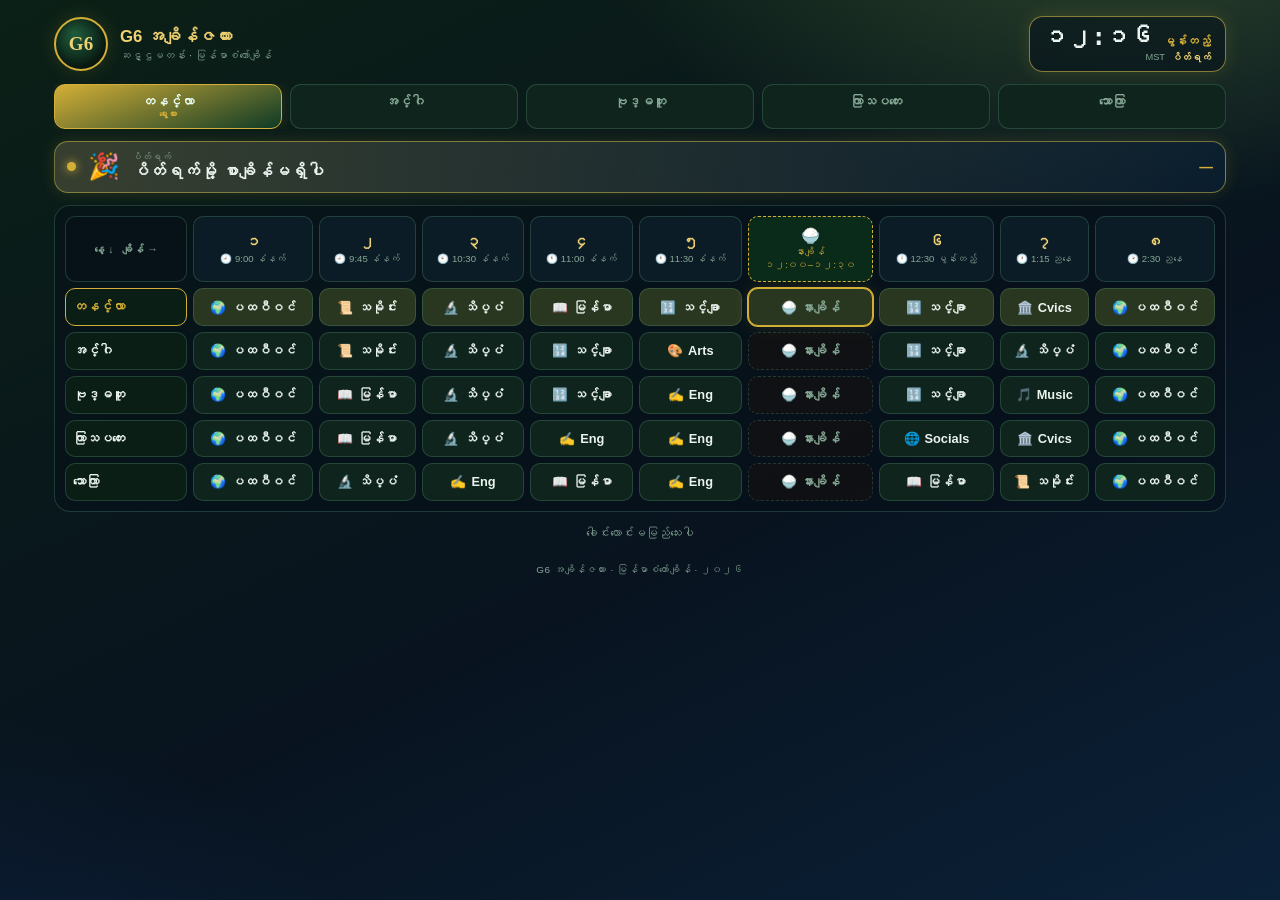
==== commit 7db45f18: "12-hour clock + custom timeline scrubber + 10s bell gap at end-of-day + no military time anywhere" ====
--- a/index.html
+++ b/index.html
@@ -204,13 +204,22 @@
   .s-btns { display:flex; gap:8px; flex-wrap:wrap; margin-top:12px; }
   .sbtn { flex:1; min-width:112px; padding:11px 8px; border-radius:11px; border:1px solid var(--line); background:var(--card); color:var(--text); font-size:.8rem; font-weight:700; cursor:pointer; display:flex; align-items:center; justify-content:center; gap:7px; transition:all .15s; }
   .sbtn:active { background:var(--green); border-color:var(--green-br); transform:scale(.96); }
-  .timer-row { margin-top:14px; }
-  .timer-row .lbl { display:flex; justify-content:space-between; font-size:.68rem; color:var(--muted); margin-bottom:6px; }
-  .timer-row .lbl b { color:var(--gold-s); }
   .range { width:100%; accent-color:var(--green-br); }
-  .mini-row { display:flex; gap:8px; margin-top:10px; }
+
+  /* custom timeline slider */
+  .timeline { margin-top:14px; }
+  .tl-lbl { display:flex; justify-content:space-between; align-items:center; font-size:.68rem; color:var(--muted); margin-bottom:10px; }
+  .tl-lbl b { color:var(--gold-s); font-size:.8rem; font-variant-numeric:tabular-nums; }
+  .tl-wrap { position:relative; padding:0 0 26px; }
+  .tl-wrap .tl { width:100%; }
+  .ticks { position:absolute; left:1.5%; right:1.5%; bottom:4px; height:20px; pointer-events:none; }
+  .ticks i { position:absolute; bottom:0; width:2px; height:7px; background:var(--line); transform:translateX(-50%); }
+  .ticks i.tl-bell { height:15px; background:var(--green-br); box-shadow:0 0 6px var(--green-br); }
+  .ticks i.tl-lunch { height:13px; background:var(--gold); box-shadow:0 0 6px var(--gold); }
+  .tl-labels { display:flex; justify-content:space-between; font-size:.62rem; color:var(--muted); margin-bottom:10px; }
   .mini { flex:1; padding:9px; border-radius:9px; border:1px solid var(--line); background:rgba(255,255,255,0.03); color:var(--text); font-size:.74rem; cursor:pointer; font-weight:600; }
   .mini:active { background:var(--green); }
+  .mini.full { width:100%; padding:11px; font-size:.8rem; }
   .tp-hint { margin-top:12px; font-size:.62rem; color:var(--muted); line-height:1.7; }
 
   .toast { max-width:420px; margin:14px auto 0; text-align:center; color:var(--muted); font-size:.74rem; min-height:20px; }
@@ -289,15 +298,14 @@
       <button class="sbtn" data-sound="bell"><span class="ic">🔔</span> ခေါင်းလောင်း</button>
       <button class="sbtn" data-sound="patriotic"><span class="ic">🇲🇲</span> ဇာတိမာန်သီချင်း</button>
     </div>
-    <div class="timer-row">
-      <div class="lbl"><span>⏱ အချိန်ရွှေ့ပြောင်းမှု (မိနစ်)</span><b id="offLbl">+0</b></div>
-      <input type="range" class="range" id="offRange" min="-180" max="180" step="5" value="0">
-    </div>
-    <div class="mini-row">
-      <button class="mini" id="mReal">လက်ရှိအချိန်</button>
-      <button class="mini" id="mLunchS">နေ့လည် ၁၂:၀၀</button>
-      <button class="mini" id="mLunchE">နေ့လည် ၁၂:၃၀</button>
-      <button class="mini" id="mEnd">နေ့လည် ၃:၀၀</button>
+    <div class="timeline">
+      <div class="tl-lbl"><span>⏱ စမ်းသပ်အချိန် ရွေးရန်</span><b id="tlVal">—</b></div>
+      <div class="tl-wrap">
+        <input type="range" class="range tl" id="tlRange" min="360" max="1080" step="1" value="600" aria-label="စမ်းသပ်အချိန်">
+        <div class="ticks" id="ticks"></div>
+      </div>
+      <div class="tl-labels"><span>၆:၀၀ နံနက်</span><span>၉:၀၀</span><span>၁၂:၀၀</span><span>၃:၀၀ ညနေ</span></div>
+      <button class="mini full" id="tlReal">🔄 ပုံမှန်အချိန်သို့ ပြန်ရောက်</button>
     </div>
     <div class="tp-hint">
       🖱 ကွန်ပျူတာ: <b>Shift + Alt + 1</b> ဖွင့်/ပိတ် &middot; <b>Shift + 1…8</b> စာချိန်ခုန်ကျော်
@@ -371,7 +379,22 @@
 function playStartOfDay() { seq([["bell","ခေါင်းလောင်း"],["anthem","နိုင်ငံတော်သီချင်း"],["bell","စတင်ရန်ခေါင်းလောင်း"]]); }
 function playChimes()     { seq([["chimes","နာရီသံ"]]); }
 function playLunchBell()  { seq([["bell","နားချိန်ခေါင်းလောင်း"]]); }
-function playEndOfDay()   { seq([["bell","ခေါင်းလောင်း"],["bell","ခေါင်းလောင်း"],["patriotic","ဇာတိမာန်သီချင်း"],["bell","ခေါင်းလောင်း"]]); }
+function playEndOfDay() {
+  toast("🔔 ခေါင်းလောင်း (၁)");
+  play("bell", () => {
+    toast("⋯ ၁၀ စက္ကန့် ⋯");
+    setTimeout(() => {
+      toast("🔔 ခေါင်းလောင်း (၂)");
+      play("bell", () => {
+        toast("🇲🇲 ဇာတိမာန်သီချင်း");
+        play("patriotic", () => {
+          toast("🔔 ခေါင်းလောင်း (၃)");
+          play("bell");
+        });
+      });
+    }, 10000);
+  });
+}
 
 /* ---------------- Times ---------------- */
 const PERIODS = [
@@ -393,8 +416,9 @@
 const HEM = {8:"🕗",9:"🕘",10:"🕙",11:"🕚",12:"🕛",13:"🕐",14:"🕑",15:"🕒"};
 const MYDAYS = ["တနင်္လာ","အင်္ဂါ","ဗုဒ္ဓဟူး","ကြာသပတေး","သောကြာ"];
 
-function fmt(m) { const h=Math.floor(m/60), mm=m%60; return h+":"+String(mm).padStart(2,"0"); }
-function mer(m) { const h=Math.floor(m/60); return h<12?"နံနက်":(h<18?"ညနေ":"ည"); }
+function fmt(m) { const h=Math.floor(m/60), mm=m%60; const h12=h%12===0?12:h%12; return h12+":"+String(mm).padStart(2,"0")+" "+mer(m); }
+function short12(m) { const h=Math.floor(m/60), mm=m%60; const h12=h%12===0?12:h%12; return h12+":"+String(mm).padStart(2,"0"); }
+function mer(m) { const h=Math.floor(m/60); return h<12?"နံနက်":(h===12?"မွန်းတည့်":(h<18?"ညနေ":"ည")); }
 
 /* ---------------- Subjects: icon + colour ---------------- */
 const SUBJ = {
@@ -637,8 +661,6 @@
 function jumpTo(i) {
   const p = PERIODS[i];
   simOffset = p.s - realNow();
-  normalize();
-  document.getElementById("offRange").value = clamp(simOffset);
   resetFired();
   refresh();
   const trig = [playStartOfDay, playChimes, playChimes, playChimes,
@@ -666,30 +688,41 @@
   };
 });
 
-const OFF = document.getElementById("offRange");
-OFF.oninput = () => { simOffset = +OFF.value; resetFired(); refresh(); };
-function clamp(v){ return Math.max(-180, Math.min(180, v)); }
-function normalize(){ while(simOffset>180) simOffset-=1440; while(simOffset<-180) simOffset+=1440; }
-function setSim(target, playNow) {
-  simOffset = target - realNow();
-  normalize();
-  OFF.value = clamp(simOffset);
-  resetFired(); refresh();
-  if (playNow) playNow();
-}
-document.getElementById("mReal").onclick = () => { OFF.value=0; simOffset=0; resetFired(); refresh(); };
-document.getElementById("mLunchS").onclick = () => setSim(720);
-document.getElementById("mLunchE").onclick = () => setSim(750);
-document.getElementById("mEnd").onclick   = () => setSim(900, playEndOfDay);
+/* timeline scrubber: replaces offset slider + quick-jump buttons */
+const TL   = document.getElementById("tlRange");
+const TICKS = document.getElementById("ticks");
+const TL_MIN = 360, TL_MAX = 1080;
+(function buildTicks() {
+  const marks = [
+    {t:535, c:"tl-bell"},  {t:585, c:""}, {t:630, c:""}, {t:660, c:""},
+    {t:690, c:""}, {t:720, c:"tl-lunch"}, {t:750, c:"tl-lunch"},
+    {t:795, c:""}, {t:870, c:""}, {t:900, c:"tl-bell"}
+  ];
+  marks.forEach(o => {
+    const i = document.createElement("i");
+    i.className = o.c;
+    i.style.left = ((o.t - TL_MIN) / (TL_MAX - TL_MIN) * 100) + "%";
+    i.title = fmt(o.t);
+    TICKS.appendChild(i);
+  });
+})();
+function setSimTime(t) { simOffset = t - realNow(); resetFired(); refresh(); }
+TL.oninput = () => setSimTime(+TL.value);
+TL.onchange = () => setSimTime(+TL.value);
+document.getElementById("tlReal").onclick = () => { TL.value = nowMin(); setSimTime(nowMin()); };
 
 /* ---------------- Clock / toast / loop ---------------- */
 function refreshClock() {
   const m = nowMin();
-  document.getElementById("clkH").textContent = bn(Math.floor(m/60));
-  document.getElementById("clkM").textContent = bn(String(m%60).padStart(2,"0"));
+  const h = Math.floor(m/60), mm = m % 60;
+  const h12 = h % 12 === 0 ? 12 : h % 12;
+  document.getElementById("clkH").textContent = bn(h12);
+  document.getElementById("clkM").textContent = bn(String(mm).padStart(2,"0"));
   document.getElementById("clkMer").textContent = " " + mer(m);
   document.getElementById("clkDay").textContent = todayIdx() >= 0 ? MYDAYS[todayIdx()] : "ပိတ်ရက်";
-  document.getElementById("offLbl").textContent = (simOffset>0?"+":"") + simOffset + " မိနစ်";
+  TL.value = Math.max(TL_MIN, Math.min(TL_MAX, m));
+  document.getElementById("tlVal").textContent =
+    fmt(m) + (simOffset === 0 ? " · ပုံမှန်" : "");
 }
 function toast(msg) { document.getElementById("toast").textContent = msg; }
 
